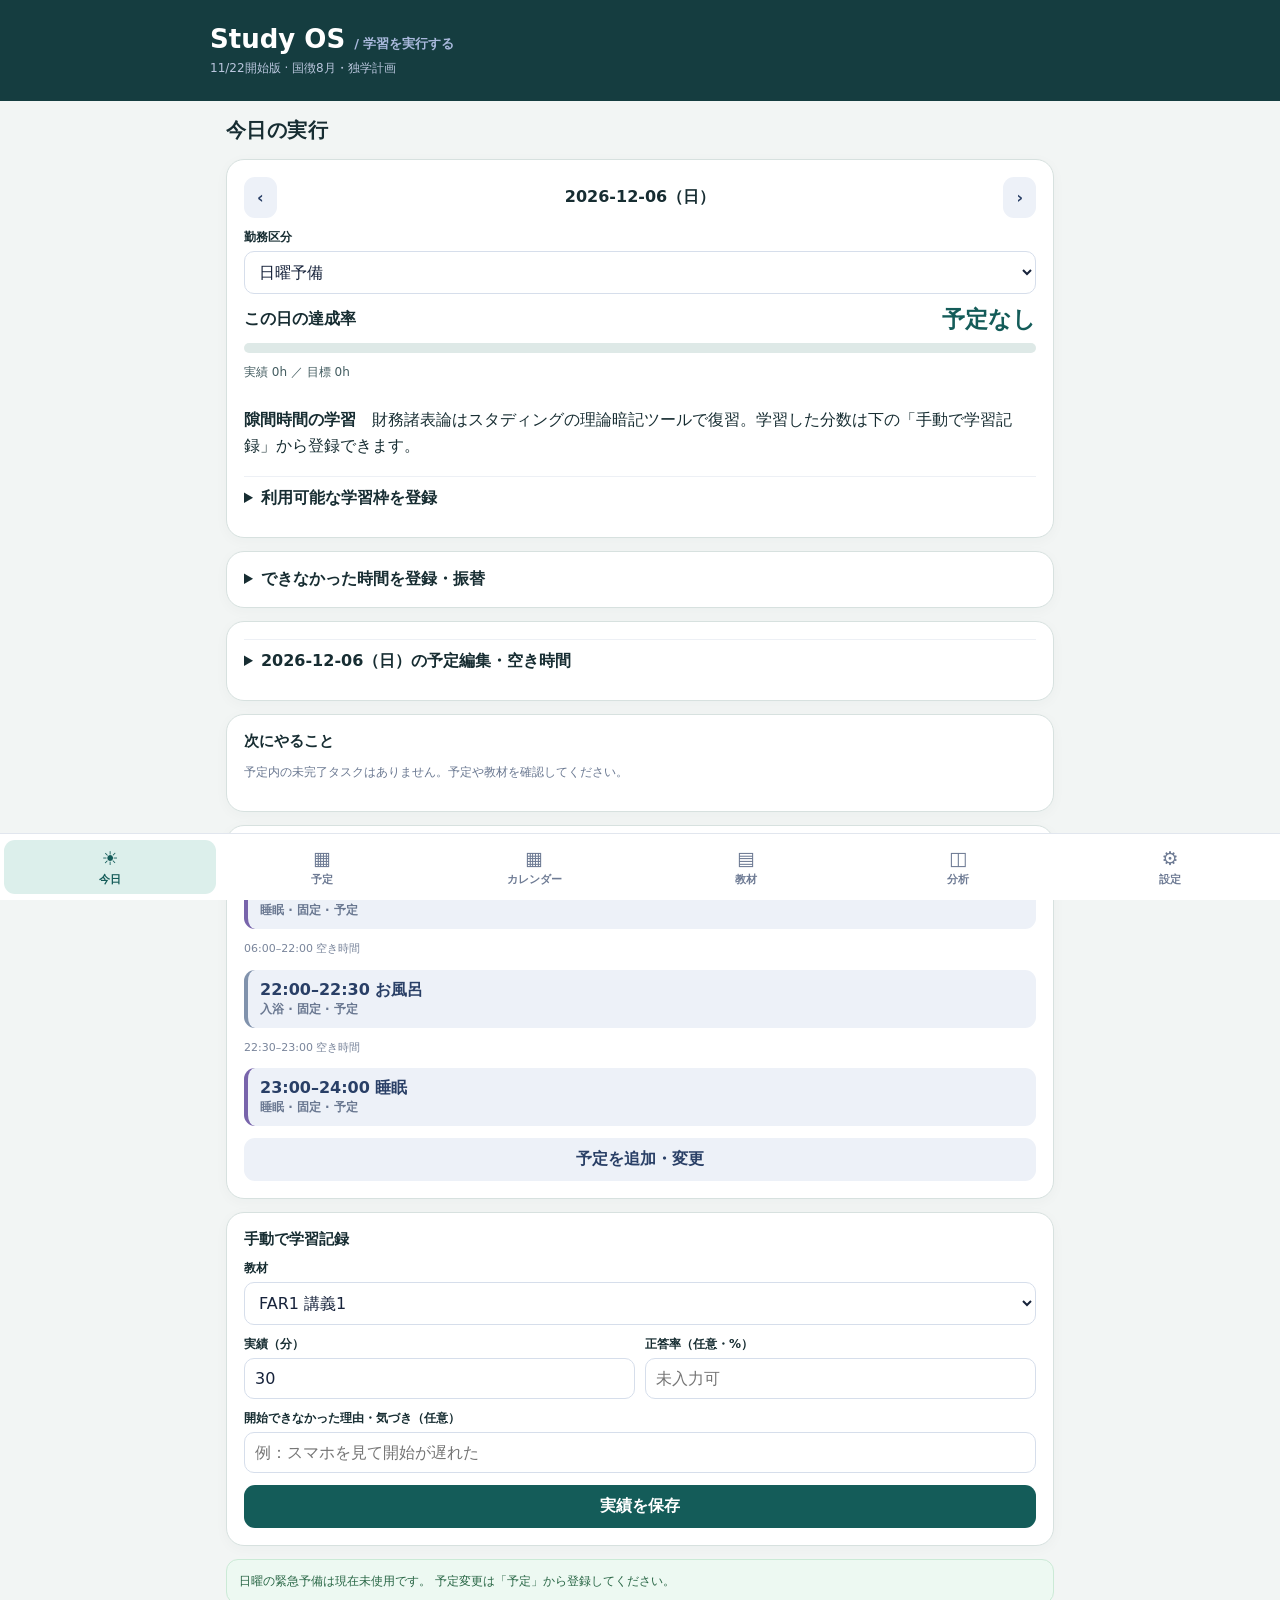
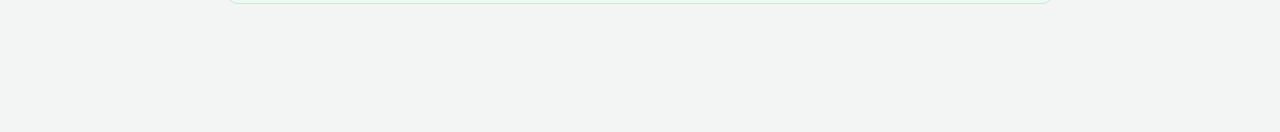
==== index.html @ cb8dbd64 "Show recorded activities in their original time slots" ====
<!doctype html><html lang="ja"><head><meta charset="utf-8"><meta name="viewport" content="width=device-width,initial-scale=1,viewport-fit=cover"><meta name="theme-color" content="#101a31"><meta name="apple-mobile-web-app-capable" content="yes"><meta name="apple-mobile-web-app-title" content="Study OS"><link rel="manifest" href="manifest.webmanifest"><link rel="apple-touch-icon" href="icon.png"><title>Study OS</title><style>
:root{font-family:-apple-system,BlinkMacSystemFont,"Hiragino Kaku Gothic ProN",system-ui,sans-serif;color:#17233b;background:#f4f6fa}*{box-sizing:border-box}body{margin:0;padding-bottom:100px}header{background:#111c33;color:#fff;padding:24px 18px 22px}header>div,main{max-width:860px;margin:auto}h1{margin:0;font-size:26px}h2{font-size:20px;margin:0 0 15px}h3{font-size:15px;margin:0 0 10px}p{line-height:1.65}small,.muted{font-size:12px;color:#6a7891}.headsub{color:#bac6dd;font-size:12px;margin:5px 0 0}main{padding:16px}.card{background:white;border:1px solid #e3e8f0;border-radius:17px;padding:17px;margin-bottom:13px;box-shadow:0 2px 8px #18233a06}.grid{display:grid;grid-template-columns:repeat(2,minmax(0,1fr));gap:10px}.metric{padding:13px;background:#f3f5fa;border-radius:12px}.metric small{display:block;margin-bottom:4px}.metric strong{font-size:23px}.row{display:flex;justify-content:space-between;align-items:center;gap:10px}.stack{display:grid;gap:10px}.tag{display:inline-block;padding:4px 8px;border-radius:30px;background:#edf1fb;color:#3750a0;font-size:11px}.success{background:#eaf8f0;color:#216b45}.warning{background:#fff4df;color:#8c5c11}.danger{background:#ffeded;color:#a33434}button,input,select,textarea{font:inherit}button{border:0;border-radius:11px;background:#243c70;color:white;padding:11px 13px;font-weight:650;cursor:pointer}button.secondary{background:#edf1f8;color:#293f66}button.danger{background:#ffeded;color:#9b2c2c}button:disabled{opacity:.45}label{display:block;font-size:12px;font-weight:700;margin:11px 0 5px}input,select,textarea{width:100%;border:1px solid #d6deeb;border-radius:10px;background:white;padding:10px;color:#17233b}input[type=checkbox]{width:auto}textarea{min-height:70px}.actions{display:flex;gap:8px;flex-wrap:wrap;margin-top:12px}.actions button{flex:1}.bar{height:10px;background:#e7ebf3;border-radius:20px;overflow:hidden}.bar i{display:block;height:100%;background:#4269d2}.line{padding:11px 0;border-bottom:1px solid #edf0f5}.line:last-child{border-bottom:0}.line b{font-size:14px}.line small{display:block;margin-top:4px}.tabs{position:fixed;bottom:0;left:0;right:0;display:flex;background:white;border-top:1px solid #e1e6ee;padding:6px 4px calc(6px + env(safe-area-inset-bottom));z-index:5}.tabs button{flex:1;background:none;color:#6e7b94;font-size:11px;padding:7px 2px}.tabs button.active{background:#eef2ff;color:#2546a0}.tabs span{display:block;font-size:19px;margin-bottom:3px}.notice{background:#fff7e8;border:1px solid #f2ddb2;color:#70531e;padding:12px;border-radius:12px;font-size:12px;line-height:1.65;margin-bottom:12px}.notice.good{background:#edf9f2;border-color:#cbead6;color:#286645}.slot{border-left:3px solid #5575d0;padding:9px 12px;margin:7px 0;background:#f5f7fc;border-radius:0 10px 10px 0}.slot.reserve{border-color:#a4adbd}.slot.emergency{border-color:#df9a3c}.slot.conflict{border-color:#c74646;background:#fff2f2}.slot.done{border-color:#2e9d67;background:#eff9f3}.slot small{display:block}.pill{white-space:nowrap}.fine{font-size:11px;color:#79859b}.hide{display:none}details{border-top:1px solid #edf0f5;padding:11px 0}summary{cursor:pointer;font-weight:650}.chiprow{display:flex;gap:7px;flex-wrap:wrap}.chip{padding:7px 10px;border-radius:9px;background:#eef2fa;color:#30466c;font-size:12px}.timer{font-size:37px;font-weight:800;letter-spacing:-1px;text-align:center;padding:15px}.footer{text-align:center;color:#8995aa;font-size:11px;padding:12px}@media(min-width:700px){.cols{display:grid;grid-template-columns:1fr 1fr;gap:13px}}
</style><link rel="stylesheet" href="./insights.css?v=agenda1"><script src="./plan.js?v=missed"></script><script src="./agenda.js?v=occupied"></script><script src="./schedule.js?v=occupied"></script><script src="./insights.js?v=accounting"></script></head><body><header><div><h1>Study OS <span style="font-size:13px;color:#a9b9dc">/ 学習を実行する</span></h1><p class="headsub">11/22開始版 · 国徴8月・独学計画</p></div></header><main id="app"></main><nav class="tabs" id="tabs"></nav><script>
'use strict';
const KEY='study-os-local-v1',MIN=60000,DAY=86400000;const $=id=>document.getElementById(id);const pad=n=>String(n).padStart(2,'0');const iso=d=>`${d.getFullYear()}-${pad(d.getMonth()+1)}-${pad(d.getDate())}`;const today=()=>iso(new Date());const shift=(d,n)=>{let a=new Date(d+'T12:00:00');a.setDate(a.getDate()+n);return iso(a)};const dow=d=>new Date(d+'T12:00:00').getDay();const weekStart=d=>shift(d,-((dow(d)+6)%7));const weekDays=d=>Array.from({length:7},(_,i)=>shift(weekStart(d),i));const mins=s=>{let [h,m]=s.split(':').map(Number);return h*60+m};const hh=n=>`${pad(Math.floor(n/60))}:${pad(n%60)}`;const fmt=n=>`${Math.floor(n/60)}h${n%60?` ${n%60}m`:''}`;const esc=s=>String(s??'').replace(/[&<>"']/g,c=>({'&':'&amp;','<':'&lt;','>':'&gt;','"':'&quot;',"'":'&#39;'}[c]));const uid=()=>`${Date.now()}-${Math.random().toString(36).slice(2,8)}`;const names=['日','月','火','水','木','金','土'];
const themes=[['国税と他の債権との調整',10],['第二次納税義務',2],['滞納処分',18],['換価・配当',3],['徴収緩和制度',5],['保全処分・国税の担保',8],['その他',3]];
const problems=[['財産調査',5],['差押え関係',16],['換価及び配当',7],['国税と他の債権との調整',17],['徴収緩和制度',4],['保全処分',3],['相続関係',2],['第二次納税義務',5],['不服審査',2]];
const topics=['Basic Concepts','Financial Statements','Present Value','Corporate Bonds','Investment','Leases','Inventory & PPE','Intangibles','Revenue Recognition','Stockholders’ Equity','Dilutive Securities & EPS','Foreign Currency & Hedging','Interperiod Tax Allocation','Accounting Changes','Cash Flows','Partnership Accounting','Consolidations 1','Consolidations 2','Equity Method','Governmental Accounting Concepts','Not-for-Profit Concepts','Not-for-Profit Applications'];
function seed(){let tasks=[];[['FAR1',9],['FAR2',12],['FAR3',4],['FARまとめ',2]].forEach(([group,n],g)=>{for(let i=1;i<=n;i++)tasks.push({id:`lecture-${g}-${i}`,subject:'FAR',kind:'lecture',name:`${group} 講義${i}`,minutes:75,status:g===0&&i<=6?'done':'todo',mastery:0,due:'',source:'TAC Ver.8／講義1回150分・2倍速想定'})});topics.forEach((name,i)=>{tasks.push({id:`mcq-${i}`,subject:'FAR',kind:'mcq',name:`MCQ｜${name}`,minutes:120,status:i<3?'review':'todo',mastery:0,due:'',source:'TAC問題集・問題数未登録'});tasks.push({id:`tbs-${i}`,subject:'FAR',kind:'tbs',name:`TBS｜${name}`,minutes:70,status:'todo',mastery:0,due:'',source:'演習範囲は要確認'})});themes.forEach(([name,n],i)=>{for(let j=1;j<=n;j++)tasks.push({id:`tax-theory-${i}-${j}`,subject:'国徴',kind:'theory',name:`${name}｜理論${j}（仮ラベル）`,minutes:35,status:'todo',mastery:0,due:'',source:'TAC理論マスター2025・正式名称未入力'})});problems.forEach(([name,n],i)=>{for(let j=1;j<=n;j++)tasks.push({id:`tax-problem-${i}-${j}`,subject:'国徴',kind:'problem',name:`${name}｜問題${j}（仮ラベル）`,minutes:55,status:'todo',mastery:0,due:'',source:'TAC総合問題・過去問題集2025・問題番号未確認'})});for(let i=70;i<=74;i++)tasks.push({id:`tax-past-${i}`,subject:'国徴',kind:'past',name:`過去問 第${i}回`,minutes:120,status:'todo',mastery:0,due:'',source:'2020〜2024年'});return {version:3,created:today(),settings:{farExam:'2027-04-25',taxExam:'',farNeed:386,officeDays:[1,2,3],remoteDays:[4,5],sundayProtected:false},days:{},events:[],tasks,logs:[],reviews:[],timer:null,lastBackup:null}};
let state;try{state=JSON.parse(localStorage.getItem(KEY));if(!state||!Array.isArray(state.tasks))throw 0;state.version=3;state.events??=[];state.logs??=[];state.days??={};state.reviews??=[];state.settings??=seed().settings;state.settings.officeDays??=[1,2,3];state.settings.remoteDays??=[4,5];state.settings.farNeed??=386;state.settings.sundayProtected??=false;state.timer??=null}catch(e){state=seed()};migratePlan(state);let tab='today',selected=today(),filter='all',taskQuery='';function save(){weekCache.clear();try{localStorage.setItem(KEY,JSON.stringify(state));return true}catch(e){alert('端末への保存に失敗しました。容量・プライベートブラウズを確認してください。');return false}}function mutate(fn){fn();save();render()};
function typeOf(d){if(state.days[d]?.type)return state.days[d].type;if(d===PLAN_START)return 'start';if(dow(d)===0)return 'sunday';if(dow(d)===6)return 'saturday';return state.settings.remoteDays.includes(dow(d))?'remote':'office'}
function templateBlocks(d){if(d<PLAN_START)return [];let type=typeOf(d);if(taxOnlyDay(d))return d>=accountingStart?[]:taxBlocks(d,type);if(type==='start')return FIRST_DAY;if(type==='sunday')return [];if(type==='off')return [];if(type==='office')return [['06:00','07:00','FAR','required'],['20:00','21:00','FAR','required']];if(type==='remote')return [['06:30','08:30','FAR','required'],['19:45','21:15','FAR','required'],['21:15','21:45','国徴','required'],['21:45','22:15','予備','buffer']];if(['saturday','holiday','sundayStudy'].includes(type))return [['07:30','09:30','FAR','required'],['09:45','11:45','FAR','required'],['12:45','14:45','FAR','required'],['15:00','17:00','FAR','required'],['17:15','18:15','国徴','required'],['18:30','20:30','予備','buffer']];return []}
function overlap(a,b,c,d){return Math.max(0,Math.min(b,d)-Math.max(a,c))}function blockedIntervals(d){return fixedParts(d)}function freeParts(d,start,end,extra=[]){let parts=[[start,end]];for(let [a,b] of blockedIntervals(d).concat(extra)){parts=parts.flatMap(([x,y])=>b<=x||a>=y?[[x,y]]:[[x,Math.max(x,Math.min(y,a))],[Math.min(y,Math.max(x,b)),y]].filter(([p,q])=>q>p))}return parts}
function capacity(d){let b=blocks(d),required=0,buffer=0,freeRequired=0,freeBuffer=0,slots=[];for(let [s,e,subject,kind] of b){let a=mins(s),z=mins(e),len=z-a,parts=usableStudyParts(d,s,e,subject,kind),free=parts.reduce((n,[x,y])=>n+y-x,0);if(kind==='required'){required+=len;freeRequired+=free}else{buffer+=len;freeBuffer+=free}slots.push({start:s,end:e,subject,kind,free,minutes:len,parts})}return {required,buffer,freeRequired,freeBuffer,slots}}
function computeWeek(d,carry){let dates=weekDays(d),cap=dates.map(x=>({date:x,...capacity(x)})),sun=dates[6],sunBusy=state.settings.sundayProtected,sunParts=sunBusy?[]:freeParts(sun,480,660,blocks(sun).map(([s,e])=>[mins(s),mins(e)])),recovery=weeklyRecovery(cap,sun,sunParts,carry),logged=state.logs.filter(l=>dates.includes(l.date)),actual=logged.reduce((s,l)=>s+l.minutes,0),far=logged.filter(l=>l.subject==='FAR').reduce((s,l)=>s+l.minutes,0),tax=logged.filter(l=>l.subject==='国徴').reduce((s,l)=>s+l.minutes,0);return {dates,cap,...recovery,actual,far,tax,required:cap.reduce((s,x)=>s+x.required,0),regular:Math.min(180,cap.slice(0,6).reduce((s,x)=>s+x.freeBuffer,0))}}
function unfinished(subject){return state.tasks.filter(t=>t.subject===subject&&t.status!=='done').sort((a,b)=>{let score=x=>(x.status==='review'?-100:0)+(x.due&&x.due<=today()?-100:0)+(x.kind==='lecture'?-20:0);return score(a)-score(b)})}
function taskScore(t){return t.status==='review'?-3:t.status==='done'?1:0}function examDays(date){return Math.max(0,Math.ceil((new Date(date+'T12:00:00')-new Date(today()+'T12:00:00'))/DAY))}function projection(){let days=examDays(state.settings.farExam),weeks=days/7,remaining=state.tasks.filter(t=>t.subject==='FAR'&&t.status!=='done').reduce((s,t)=>s+t.minutes,0)/60,estimate=Number(state.settings.farNeed)||386,available=Math.max(0,weeks*21-(weekly(selected).remaining.FAR||0)/60),logs=state.logs.filter(l=>l.subject==='FAR'),actual=logs.reduce((s,l)=>s+l.minutes,0)/60;return {days,weeks,remaining,estimate,available,actual,delta:available-estimate}}
function status(t){return t.status==='done'?'完了':t.status==='review'?'復習待ち':'未着手'}function nav(){let tabs=[['today','☀','今日'],['week','▦','予定'],['calendar','▦','カレンダー'],['tasks','▤','教材'],['review','◫','分析'],['settings','⚙','設定']];$('tabs').innerHTML=tabs.map(([id,icon,name])=>`<button class="${tab===id?'active':''}" onclick="${id==='today'?'selected=today();':''}go('${id}')"><span>${icon}</span>${name}</button>`).join('')}function go(id){if(id==='today')selected=today();tab=id;render();scrollTo(0,0)}function render(){nav();$('app').innerHTML=({today:todayView,day:todayView,week:weekView,calendar:calendarView,tasks:tasksView,review:reviewView,settings:settingsView}[tab])()}
function todayView(){let c=capacity(selected),slots=planSlots(selected).filter(s=>s.date===selected),logs=state.logs.filter(l=>l.date===selected),actual=logs.reduce((s,l)=>s+l.minutes,0),w=weekly(selected),next=slots.find(s=>s.id&&(s.repeat||state.tasks.find(t=>t.id===s.id)?.status!=='done')&&!logs.some(l=>l.planStart===s.start&&l.taskId===s.id)),timer=state.timer,seconds=timer?Math.max(0,Math.floor((Date.now()-timer.started)/1000)):0;return `<h2>${selected===today()?'今日の実行':selected.slice(5)+' の学習'}</h2><div class="card"><div class="row"><button class="secondary" onclick="selected='${shift(selected,-1)}';go('day')">‹</button><b>${selected}（${names[dow(selected)]}）</b><button class="secondary" onclick="selected='${shift(selected,1)}';go('day')">›</button></div><label>勤務区分</label><select onchange="changeDayType(this.value)">${[...(selected===PLAN_START?[['start','学習開始日']]:[]),['office','出社'],['remote','リモート'],['saturday','土曜学習'],['holiday','祝日'],['off','学習なし'],['sunday','日曜予備'],['sundayStudy','日曜学習'],['other','その他']].map(([v,l])=>`<option value="${v}" ${typeOf(selected)===v?'selected':''}>${l}</option>`).join('')}</select>${dayProgress(slots,actual)}${selected>=accountingStart?'<p><b>隙間時間の学習</b>　財務諸表論はスタディングの理論暗記ツールで復習。学習した分数は下の「手動で学習記録」から登録できます。</p>':''}${movementPanel(selected)}</div>${missedPanel(selected)}${dayEditor(selected)}<div class="card"><h3>次にやること</h3>${next?`<b>${esc(next.title)}</b><p class="muted">${next.start}〜${next.end}｜${next.subject}｜${next.kind==='emergency'?'日曜緊急予備':next.kind==='buffer'?'通常予備':next.kind==='available'?'空き時間へ振替':'必須'}</p><div class="actions"><button onclick="startTimer('${next.id}','${next.subject}','${next.start}')">▶ この教材を開始</button><button class="secondary" onclick="go('tasks')">教材一覧</button></div>`:'<p class="muted">予定内の未完了タスクはありません。予定や教材を確認してください。</p>'}${timer?`<div class="timer" id="timerFace">${fmt(Math.floor(seconds/60))}</div><p class="muted" style="text-align:center">計測中：${esc(timer.title||state.tasks.find(t=>t.id===timer.taskId)?.name||'学習')}</p><div class="actions"><button onclick="stopTimer()">■ 終了して記録</button><button class="secondary" onclick="cancelTimer()">計測取消</button></div>`:''}</div><div class="card"><h3>${selected===today()?'Today’s Schedule':'この日の時間割'}</h3>${timetable(selected,slots)}<div class="actions"><button class="secondary" onclick="go('week')">予定を追加・変更</button></div></div><div class="card"><h3>手動で学習記録</h3><label>教材</label><select id="logTask">${manualTasks(slots).map(t=>`<option value="${t.value||t.id}">${esc(t.name)}</option>`).join('')}</select><div class="grid"><div><label>実績（分）</label><input id="logMinutes" type="number" min="1" value="30"></div><div><label>正答率（任意・%）</label><input id="logAccuracy" type="number" min="0" max="100" placeholder="未入力可"></div></div><label>開始できなかった理由・気づき（任意）</label><input id="logReason" placeholder="例：スマホを見て開始が遅れた"><div class="actions"><button onclick="addLog()">実績を保存</button></div></div><div class="notice ${w.sunUsed?'':'good'}">${w.sunUsed?`今週は日曜08:00〜11:00の空き時間のうち${fmt(w.sunUsed)}を緊急予備として使用予定です。`:'日曜の緊急予備は現在未使用です。'} 予定変更は「予定」から登録してください。</div>`}
function startTimer(id,subject,planStart){if(state.timer&&!confirm('現在の計測を破棄して開始しますか？'))return;mutate(()=>state.timer={taskId:id,subject,planStart,title:planSlots(selected).find(s=>s.date===selected&&s.start===planStart)?.title,started:Date.now()})}function cancelTimer(){if(confirm('計測を取り消しますか？'))mutate(()=>state.timer=null)}function stopTimer(){let t=state.timer;if(!t)return;let n=Math.max(1,Math.round((Date.now()-t.started)/MIN));mutate(()=>{state.logs.push({id:uid(),date:today(),taskId:t.taskId,planStart:t.planStart,title:t.title,subject:t.subject,minutes:n,accuracy:null,reason:'',created:Date.now()});state.timer=null})}function addLog(){let t=manualTasks(planSlots(selected).filter(s=>s.date===selected)).find(x=>(x.value||x.id)===$('logTask').value),n=+$('logMinutes').value,raw=$('logAccuracy').value,accuracy=raw===''?null:+raw;if(!t||!Number.isFinite(n)||n<=0||n>1000||accuracy!==null&&(accuracy<0||accuracy>100))return alert('学習時間と正答率を確認してください');mutate(()=>{state.logs.push({id:uid(),date:selected,taskId:t.id,title:t.title||t.name,planStart:t.planStart,subject:t.subject,minutes:n,accuracy,reason:$('logReason').value.trim(),created:Date.now()});const item=state.tasks.find(x=>x.id===t.id);if(item&&accuracy!==null){item.mastery=accuracy;if(accuracy<80){item.status='review';item.due=shift(selected,accuracy<60?1:3)}else{item.status='done';item.due=''}}})}


const STRUCTURED_COPY_LIMIT = 2000;
function structuredDates(mode, date) {
  if (mode === 'day') return [date];
  if (mode === 'week') return weekDays(date).filter(day => day >= today());
  const month = date.slice(0, 7);
  const dates = [];
  for (let day = month + '-01'; day.startsWith(month); day = shift(day, 1)) {
    if (day >= today()) dates.push(day);
  }
  return dates;
}
function structuredMessages(dates, slots) {
  const parts=[];
  for(const date of dates){
    const fixed=dayItems(date).filter(e=>!studyCategory(e.category));
    const rows=[...fixed,...slots.filter(s=>s.date===date).map(s=>({...s,name:(dayItems(date).find(e=>e.custom&&e.category===s.subject&&e.start<=s.start&&e.end>=s.end)?.name||s.subject)+' '+s.title}))].sort((a,b)=>a.start.localeCompare(b.start));
    let entry=date+'（日本時間）この日だけ既存予定をすべて削除してから、以下を登録。他の日は変更しない。';
    for(const row of rows){
      const line=row.start+'〜'+row.end+' '+row.name.replace(/\s+/g,' ').slice(0,1850);
      if(entry.length+line.length+1>STRUCTURED_COPY_LIMIT){parts.push({entry,label:date});entry=date+'（続き）この日だけ以下を追加。既存予定の削除は禁止。';}
      entry+='\n'+line;
    }
    parts.push({entry,label:date});
  }
  return parts;
}
function structuredExport(dates, slots) {
  const date = selected >= today() ? selected : today();
  return `<details class="card"><summary>Structured AIに渡す</summary>
    <label for="structuredMode">出力単位</label>
    <select id="structuredMode" onchange="refreshStructuredRange()"><option value="day">1日</option><option value="week">1週間</option><option value="month">1ヶ月</option></select>
    <label for="structuredDate">対象日（週・月はこの日を含む期間）</label>
    <input id="structuredDate" type="date" min="${today()}" value="${date}" onchange="refreshStructuredRange()">
    <p class="fine">対象日の予定をすべて入れ替えます。Structuredだけにある予定も削除対象です。分割された場合は番号順に各パートを1回ずつ貼り付けてください。</p>
    <div id="structuredOutput">${structuredOutput([date], dates.includes(date) ? slots : planSlots(date))}</div></details>`;
}
function refreshStructuredRange() {
  const date = $('structuredDate').value;
  const output = $('structuredOutput');
  if (!date || date < today()) {
    output.textContent = '今日以降の日付を選んでください。';
    return;
  }
  const dates = structuredDates($('structuredMode').value, date);
  const weeks = [...new Set(dates.map(weekStart))];
  output.innerHTML = structuredOutput(dates, weeks.flatMap(week => planSlots(week)));
}
function structuredOutput(dates, slots) {
  const messages = structuredMessages(dates, slots);
  return `<label for="structuredPart">コピーする範囲</label>
    <select id="structuredPart" onchange="showStructuredPart()">
      ${messages.map(({entry,label}) => `<option value="${esc(entry).replaceAll('\n','&#10;')}">${esc(label)}（${entry.length}文字）</option>`).join('')}
    </select>
    <label for="structuredText">Structured AI用のテキスト</label>
    <textarea id="structuredText" rows="4" readonly>${esc(messages[0].entry)}</textarea>
    <div class="actions"><button type="button" onclick="copyStructuredPlan()">コピー</button></div>
    <p id="structuredCopyStatus" class="fine" role="status"></p>
  `;
}
function showStructuredPart() {
  $('structuredText').value = $('structuredPart').value;
  $('structuredCopyStatus').textContent = '';
}
async function copyStructuredPlan() {
  const field = $('structuredText');
  const status = $('structuredCopyStatus');
  try {
    await navigator.clipboard.writeText(field.value);
    status.textContent = 'コピーしました。Structured AIに貼り付けてください。';
  } catch {
    field.focus();
    field.select();
    status.textContent = 'テキスト欄から手動でコピーしてください。';
  }
}
function weekView(){let w=weekly(selected),slots=planSlots(selected),p=projection();return `<h2>週間スケジュール</h2>${roadmap()}${structuredExport(w.dates,slots)}<div class="card"><div class="row"><button class="secondary" onclick="selected='${shift(selected,-7)}';render()">‹ 前週</button><b>${w.dates[0]}〜${w.dates[6]}</b><button class="secondary" onclick="selected='${shift(selected,7)}';render()">次週 ›</button></div><div class="grid" style="margin-top:13px"><div class="metric"><small>週間の必須目標</small><strong>${fmt(Object.values(planTargets(selected)).reduce((a,b)=>a+b,0))}</strong></div><div class="metric"><small>通常予備の残量</small><strong>${fmt(Math.max(0,w.regular-w.bufferUsed))}</strong></div><div class="metric"><small>予定による必須枠減少</small><strong>${fmt(w.lost)}</strong></div><div class="metric"><small>登録した空き時間で回収</small><strong>${fmt(w.availableUsed)}</strong></div><div class="metric"><small>通常予備で回収</small><strong>${fmt(w.bufferUsed)}</strong></div><div class="metric"><small>日曜緊急予備の発動</small><strong>${fmt(w.sunUsed)}</strong></div><div class="metric"><small>週間の空き時間（予約枠を除く）</small><strong>${fmt(w.dates.reduce((n,d)=>n+freeDay(d).reduce((v,[a,b])=>v+b-a,0),0)-w.availableUsed-w.sunUsed+(w.sundayBookkeeping?20:0))}</strong></div><div class="metric"><small>なお不足</small><strong>${fmt(w.uncovered)}</strong></div></div><div class="notice ${w.uncovered?'':'good'}" style="margin-top:12px">${w.uncovered?`今週は${fmt(w.uncovered)}不足します。翌週への繰越しと受験日までの影響を確認してください。`:`日曜日の使用：${w.sunUsed?`08:00〜11:00の空き時間に${fmt(w.sunUsed)}`:'なし'}`}。予定登録時に再計算します。</div><div class="actions"><button class="secondary" onclick="mutate(()=>state.settings.sundayProtected=!state.settings.sundayProtected)">${state.settings.sundayProtected?'日曜午前の保護を解除':'日曜午前を予定ありとして保護'}</button></div></div><div class="card"><h3>予定を登録</h3><button onclick="editItem(selected)">予定を追加・移動</button></div><div class="card"><h3>曜日ごとの予定</h3>${w.dates.map(d=>{let c=capacity(d),ev=state.events.filter(e=>e.date===d),ds=slots.filter(s=>s.date===d);return `<details ${d===selected?'open':''}><summary>${d.slice(5)}（${names[dow(d)]}）｜${dayLabels[typeOf(d)]}｜必須${fmt(c.freeRequired)}｜実績${fmt(state.logs.filter(l=>l.date===d).reduce((s,l)=>s+l.minutes,0))}</summary><div class="actions"><button class="secondary" onclick="selected='${d}';go('day')">この日の予定を編集</button></div>${timetable(d,ds)}</details>`}).join('')}</div><div class="card"><h3>受験日までの逆算（FAR）</h3><div class="grid"><div class="metric"><small>残り日数</small><strong>${p.days}日</strong></div><div class="metric"><small>21h/週の理論容量</small><strong>${Math.round(p.available)}h</strong></div><div class="metric"><small>必要時間の仮見積もり</small><strong>${p.estimate}h</strong></div><div class="metric"><small>差額（仮）</small><strong>${p.delta>=0?'+':''}${Math.round(p.delta)}h</strong></div></div><p class="fine">必要時間は実測値ではありません。週の計画が実行されることを保証せず、合格確率も表しません。</p></div>`}
function tasksView(){let all=state.tasks.filter(t=>t.subject!=='国徴'&&(filter==='all'||t.subject===filter)&&(!taskQuery||t.name.toLowerCase().includes(taskQuery.toLowerCase()))),done=state.tasks.filter(t=>t.status==='done');return `<h2>教材と習熟度</h2><div class="card"><div class="grid"><div class="metric"><small>FAR講義</small><strong>${done.filter(t=>t.kind==='lecture').length}/27</strong></div><div class="metric"><small>復習待ち</small><strong>${state.tasks.filter(t=>t.status==='review').length}件</strong></div></div><p class="fine">初期値：講義1〜6視聴済、MCQ第1〜3章は1周済（習熟度未判定）。</p><label>科目</label><select onchange="filter=this.value;render()"><option value="all" ${filter==='all'?'selected':''}>すべて</option><option value="FAR" ${filter==='FAR'?'selected':''}>FAR</option><option>簿記論</option><option>財務諸表論</option></select><label>教材を検索</label><input id="searchTasks" value="${esc(taskQuery)}" placeholder="例：社債、簿記論" onchange="taskQuery=this.value;render()"></div><div class="card"><h3>教材タスクを追加</h3><div class="grid"><div><label>科目</label><select id="taskSubject"><option>FAR</option><option>簿記論</option><option>財務諸表論</option></select></div><div><label>種別</label><select id="taskKind"><option value="mcq">MCQ</option><option value="tbs">TBS</option><option value="theory">理論</option><option value="problem">問題</option><option value="review">復習</option><option value="lecture">講義</option></select></div></div><label>教材・問題番号</label><input id="taskName" placeholder="例：FAR2 Chapter4 MCQ 1〜20"><label>見積もり（分）</label><input id="taskMins" type="number" min="5" value="45"><div class="actions"><button onclick="addTask()">追加</button></div></div><div class="card"><h3>教材一覧（${all.length}件）</h3>${all.map(t=>`<details><summary>${esc(t.name)} <span class="tag ${t.status==='done'?'success':t.status==='review'?'warning':''}">${status(t)}</span></summary><p class="fine">${esc(t.source||'手動')}｜${t.minutes}分｜習熟度${t.mastery||0}%${t.due?'｜復習日'+t.due:''}</p><label>教材名・番号</label><input id="name-${t.id}" value="${esc(t.name)}"><label>推定時間（分）</label><input type="number" id="mins-${t.id}" min="1" value="${t.minutes}"><div class="actions"><button class="secondary" onclick="editTask('${t.id}')">編集を保存</button><button onclick="setStatus('${t.id}','done')">完了</button><button class="secondary" onclick="setStatus('${t.id}','review')">復習待ち</button><button class="secondary" onclick="setStatus('${t.id}','todo')">未着手</button></div></details>`).join('')}</div>`}
function addTask(){let name=$('taskName').value.trim(),minutes=+$('taskMins').value;if(!name||!Number.isFinite(minutes)||minutes<=0)return alert('教材名と所要時間を入力してください');mutate(()=>state.tasks.push({id:uid(),subject:$('taskSubject').value,kind:$('taskKind').value,name,minutes,status:'todo',mastery:0,due:'',source:'手動登録'}))}function editTask(id){let name=$('name-'+id).value.trim(),minutes=+$('mins-'+id).value;if(!name||minutes<=0)return alert('入力を確認してください');mutate(()=>{let t=state.tasks.find(t=>t.id===id);t.name=name;t.minutes=minutes})}function setStatus(id,status){mutate(()=>{let t=state.tasks.find(t=>t.id===id);t.status=status;if(status==='review')t.due=shift(today(),3);else t.due=''})}
function reviewView(){let w=weekly(selected),ls=state.logs.filter(l=>w.dates.includes(l.date)),bySubject=s=>ls.filter(l=>l.subject===s).reduce((a,l)=>a+l.minutes,0),reasons=ls.filter(l=>l.reason);return `${exerciseReview(selected)}<h2>週次レビュー</h2><div class="card"><div class="row"><button class="secondary" onclick="selected='${shift(selected,-7)}';render()">‹</button><b>${w.dates[0]}〜${w.dates[6]}</b><button class="secondary" onclick="selected='${shift(selected,7)}';render()">›</button></div>${weeklyCharts(w,ls)}<h3>未達の原因・気づき</h3>${reasons.length?reasons.map(l=>`<p class="muted">${l.date}：${esc(l.reason)}</p>`).join(''):'<p class="muted">記録なし。学習記録時に理由を入力できます。</p>'}<div class="actions"><button onclick="copyReport()">ChatGPT分析用をコピー</button><button class="secondary" onclick="downloadReport()">JSON出力</button></div></div>${reviewArchive()}<div class="card"><h3>学習ログ</h3>${ls.slice().reverse().map(l=>`<div class="line"><div class="row"><div><b>${esc(l.title||state.tasks.find(t=>t.id===l.taskId)?.name||'教材')}</b><small>${l.date}｜${l.subject}｜${l.minutes}分${l.accuracy!==null&&l.accuracy!==undefined?'｜正答率'+l.accuracy+'%':''}</small></div><button class="danger" onclick="deleteLog('${l.id}')">削除</button></div></div>`).join('')||'<p class="muted">まだ記録がありません。</p>'}</div>`}
function report(){let w=weekly(selected);return {schema:'study-os-weekly-v4',exercise:exerciseStats(w.dates),missedTimes:(state.missedTimes||[]).filter(r=>w.dates.includes(r.date)),changes:Object.values(state.agendaEdits||{}).filter(e=>w.dates.includes(e.origin)||w.dates.includes(e.date)),week:w.dates[0],targets:{FAR:planTargets(selected).FAR/60,tax:planTargets(selected).国徴/60,regularBuffer:3,sundayEmergency:3},capacity:{required:w.required,buffer:w.regular,blocked:w.lost,sundayUsed:w.sunUsed,uncovered:w.uncovered},days:w.dates.map(date=>({date,type:typeOf(date),capacity:capacity(date),events:dayItems(date)})),logs:state.logs.filter(l=>w.dates.includes(l.date)),tasks:state.tasks.map(t=>({id:t.id,name:t.name,subject:t.subject,status:t.status,mastery:t.mastery,due:t.due})),projection:projection(),instruction:'事実と推測を分け、勉強開始の障壁・教材進捗・正答率・睡眠を評価。改善案は最大2つ。合格保証をしない。'}}function copyReport(){let s='Study OSの週次データを分析し、日本語で、JSONオブジェクトのみを返してください。summary（実績の要約）、cause（根拠を示した原因の仮説）、action（具体策を最大2つ）、measure（翌週の検証指標）の値はすべて文字列にしてください。不足データは明記してください。\n'+JSON.stringify(report(),null,2);if(navigator.clipboard?.writeText)navigator.clipboard.writeText(s).then(()=>alert('コピーしました')).catch(()=>prompt('こちらをコピー',s));else prompt('こちらをコピー',s)}function downloadReport(){download('study-os-week-'+weekStart(selected)+'.json',JSON.stringify(report(),null,2))}function deleteLog(id){if(confirm('記録を削除しますか？'))mutate(()=>state.logs=state.logs.filter(l=>l.id!==id))}
function settingsView(){return `<h2>設定・バックアップ</h2><div class="card"><h3>学習計画（11/22開始版）</h3><button class="secondary" onclick="refreshApp()">最新版を読み込む</button><div class="grid"><div class="metric"><small>FAR</small><strong>受験前21h/週</strong></div><div class="metric"><small>簿記論 / 財務諸表論</small><strong>月〜土2問・日曜は予備使用時 / 隙間時間</strong></div><div class="metric"><small>通常予備</small><strong>3h/週</strong></div><div class="metric"><small>日曜緊急予備</small><strong>08–11時</strong></div></div><p class="muted">出社3日・リモート2日・土曜重点。日曜は予定変更で不足が発生したときだけ使用。</p><label>出社の曜日（3日選択推奨）</label><div class="chiprow">${[1,2,3,4,5].map(n=>`<label class="chip"><input type="checkbox" ${state.settings.officeDays.includes(n)?'checked':''} onchange="setOffice(${n},this.checked)"> ${names[n]}</label>`).join('')}</div><p class="fine">出社以外の平日はリモートになります。週ごとの例外はカレンダーの日付を選んで変更できます。</p><div class="grid"><div><label>FAR受験日（仮）</label><input id="farExam" type="date" value="${state.settings.farExam}"></div></div><label>FAR残タスク必要時間（仮見積もり）</label><input id="farNeed" type="number" min="1" max="2000" value="${state.settings.farNeed}"><div class="actions"><button onclick="saveSettings()">設定を保存</button></div><p class="fine">必要時間386hは教材の実測値ではありません。演習速度が分かったら更新してください。</p></div><div class="card"><h3>バックアップと復元</h3><div class="notice">このアプリの記録はiPhone内のブラウザ領域に保存されます。Safariデータの削除・端末故障・ホーム画面版の保存領域変更などで消える可能性があります。毎週バックアップを推奨します。</div><p class="muted">前回のバックアップ：${state.lastBackup||'未実施'}</p><div class="actions"><button onclick="backup()">全データをJSON保存</button><button class="secondary" onclick="$('restoreFile').click()">JSONから復元</button></div><input class="hide" type="file" id="restoreFile" accept=".json,application/json" onchange="restore(this)"></div><div class="card"><h3>データ移行について</h3><p class="muted">旧Study OS v1.2と同じ保存キーを使用します。既存の学習記録・教材状態を保持するための互換処理があります。ただし旧版の保存形式と画面は異なるため、更新前に旧版でバックアップしてください。</p><div class="actions"><button class="danger" onclick="resetAll()">全データを初期化</button></div></div><div class="card"><h3>運用上の制限</h3><p class="muted">時刻別の予定重複を考慮した学習ブロック再配置は実装しています。ただし同一教材の学習時間推定は暫定値で、タスク間の依存関係、問題数に基づく精密な最適化、通知、iOSウィジェット、学習成果の客観的合格確率予測は未対応です。</p></div>`}
function setOffice(n,on){mutate(()=>{let a=new Set(state.settings.officeDays);on?a.add(n):a.delete(n);state.settings.officeDays=[...a];state.settings.remoteDays=[1,2,3,4,5].filter(i=>!a.has(i))})}function saveSettings(){let n=+$('farNeed').value;if(!$('farExam').value)return alert('FARの仮受験日を入力してください');if(!Number.isFinite(n)||n<=0)return alert('必要時間を確認してください');mutate(()=>{state.settings.farExam=$('farExam').value;state.settings.farNeed=n})}function download(name,data){let a=document.createElement('a'),url=URL.createObjectURL(new Blob([data],{type:'application/json'}));a.href=url;a.download=name;a.click();setTimeout(()=>URL.revokeObjectURL(url),10000)}function backup(){state.lastBackup=today();save();download('study-os-backup-'+today()+'.json',JSON.stringify(state,null,2));render()}async function restore(input){let f=input.files[0];if(!f)return;try{let data=JSON.parse(await f.text());if(!Array.isArray(data.tasks)||!Array.isArray(data.logs)||!data.settings||!data.days)throw Error('Study OS形式ではありません');if(!confirm('現在のデータを上書きします。続けますか？'))return;state=migratePlan(data);state.events??=[];state.reviews??=[];state.settings.officeDays??=[1,2,3];state.settings.remoteDays??=[4,5];state.settings.farNeed??=386;state.settings.sundayProtected??=false;save();render();alert('復元しました')}catch(e){alert('復元できません：'+e.message)}}function resetAll(){if(confirm('データを初期化しますか？バックアップを先に作成してください。')&&confirm('本当に初期化しますか？')){state=seed();save();render()}}
const weekCache=new Map();render();setInterval(()=>{if(state.timer&&$('timerFace'))$('timerFace').textContent=fmt(Math.max(1,Math.floor((Date.now()-state.timer.started)/MIN)))},15000);if('serviceWorker'in navigator&&location.protocol.startsWith('http'))navigator.serviceWorker.register('./sw.js',{updateViaCache:'none'}).then(reg=>{document.addEventListener('visibilitychange',()=>{if(document.visibilityState==='visible')reg.update().catch(()=>{});});navigator.serviceWorker.addEventListener('controllerchange',()=>{if(document.getElementById('updateReady'))return;const button=document.createElement('button');button.id='updateReady';button.textContent='更新版を開く';button.onclick=refreshApp;document.querySelector('header').append(button);});}).catch(()=>{});
</script></body></html>
---- insights.css ----
:root{--accent:#145c59}
body{background:#f2f5f4;color:#172d32}
header{background:#153d40;color:white}
.card{border-radius:18px;border:1px solid #d7e1df;box-shadow:0 3px 14px #1a393808}
h2{letter-spacing:.02em}
button:not(.secondary):not(.danger):not(.cal-day):not(nav button){background:var(--accent);color:white}
button:focus-visible{outline:3px solid #d38b34;outline-offset:2px}
.tabs button.active{color:#145c59;background:#dcefeb}
.progress-row{padding:10px 0}
.progress-row strong{font-size:1.45rem;color:var(--accent)}
.progress-row small,.month-grid>small{color:#445d61}
progress{display:block;width:100%;height:10px;margin:8px 0;border:0;border-radius:8px;overflow:hidden;background:#dee9e7}
progress::-webkit-progress-bar{background:#dee9e7}progress::-webkit-progress-value{background:#21817a;border-radius:8px}progress::-moz-progress-bar{background:#21817a}
.month-grid,.chart{display:grid;grid-template-columns:repeat(7,minmax(0,1fr));gap:3px;text-align:center;margin:14px 0}
.month-grid>small{padding:5px 0}
.month-grid .cal-day{padding:5px 0;min-width:0;min-height:46px;border-radius:8px;background:#f4f6f5;color:#294248}
.cal-day small,.cal-day b{display:block}.cal-day small{font-size:10px}
.month-grid .recorded{background:#d9eee8}.month-grid [aria-pressed=true]{box-shadow:inset 0 0 0 2px #145c59}
.chart small,.chart b{font-size:12px}.column{height:88px;background:#f0f5f3;display:flex;align-items:flex-end;margin:5px auto;width:62%;border-bottom:1px solid #809b97}.column i{display:block;width:100%;background:#31847b;border-radius:5px 5px 0 0}
.analysis-field{border-top:1px solid #dbe5e1;padding-top:12px;margin-top:12px}.analysis-field p,.analysis-text{white-space:pre-wrap;overflow-wrap:anywhere}
input,select,textarea{font-size:16px}nav.tabs{grid-template-columns:repeat(6,minmax(0,1fr))}.tabs button{min-width:0;padding-inline:1px}
.agenda-row{display:block;width:100%;margin:5px 0;padding:10px 12px;text-align:left;background:#f1f4fa;color:#243652;border-left:4px solid #8092ac;overflow-wrap:anywhere}.agenda-row small{display:block}.agenda-row[data-category="筋トレ"]{border-color:#bc7138}.agenda-row[data-category="有酸素運動"]{border-color:#389780}.agenda-row[data-category="睡眠"]{border-color:#7864ab}.agenda-row[data-category="FAR"],.agenda-row[data-category="国徴"]{border-color:#406cc8}.agenda-dialog{width:min(92vw,440px);box-sizing:border-box;max-height:85vh;overflow:auto;border:0;border-radius:16px;color:#17233b}.agenda-dialog::backdrop{background:#18233b88}.agenda-dialog input,.agenda-dialog select{min-width:0;font-size:16px}.agenda-dialog [role=alert]{color:#993b30}
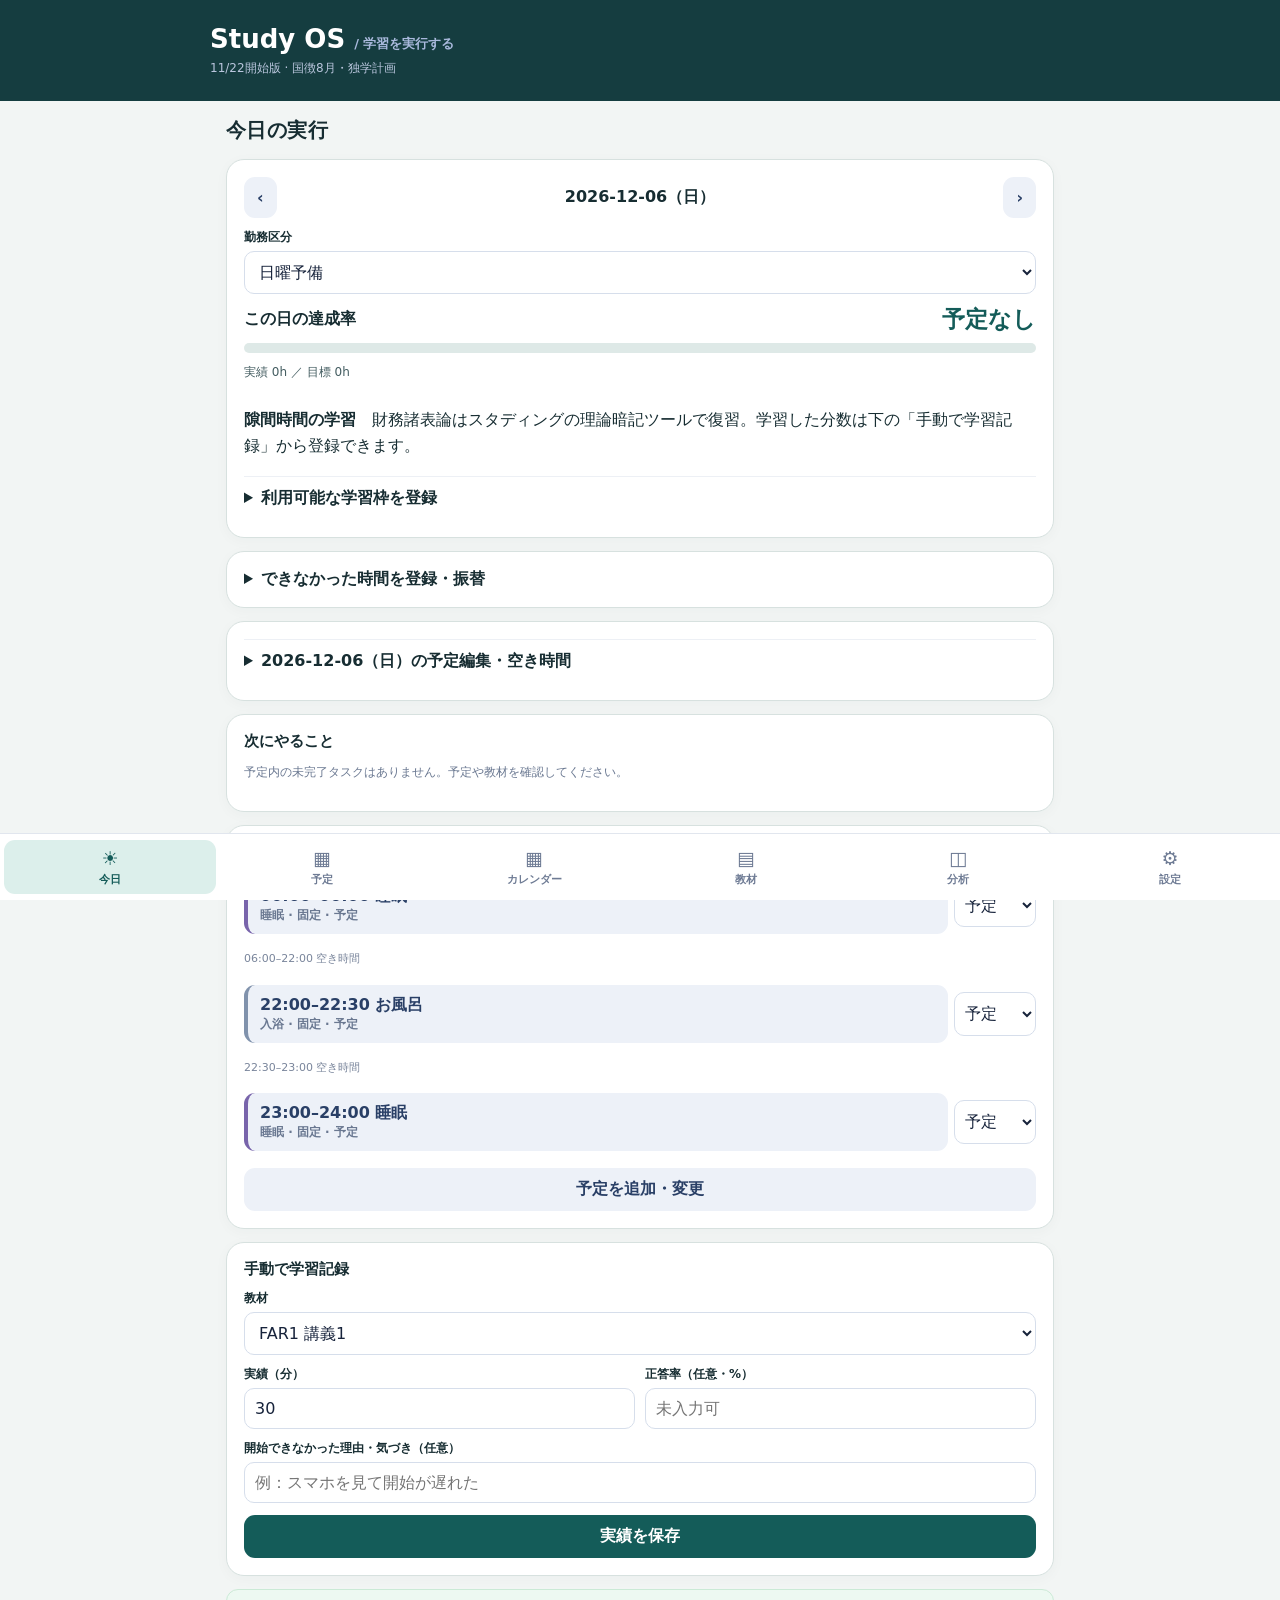
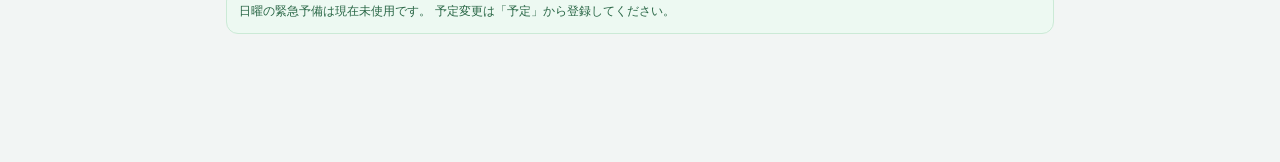
==== commit b4379de5: "Record activity status directly from the timetable" ====
--- a/index.html
+++ b/index.html
@@ -1,6 +1,6 @@
 <!doctype html><html lang="ja"><head><meta charset="utf-8"><meta name="viewport" content="width=device-width,initial-scale=1,viewport-fit=cover"><meta name="theme-color" content="#101a31"><meta name="apple-mobile-web-app-capable" content="yes"><meta name="apple-mobile-web-app-title" content="Study OS"><link rel="manifest" href="manifest.webmanifest"><link rel="apple-touch-icon" href="icon.png"><title>Study OS</title><style>
 :root{font-family:-apple-system,BlinkMacSystemFont,"Hiragino Kaku Gothic ProN",system-ui,sans-serif;color:#17233b;background:#f4f6fa}*{box-sizing:border-box}body{margin:0;padding-bottom:100px}header{background:#111c33;color:#fff;padding:24px 18px 22px}header>div,main{max-width:860px;margin:auto}h1{margin:0;font-size:26px}h2{font-size:20px;margin:0 0 15px}h3{font-size:15px;margin:0 0 10px}p{line-height:1.65}small,.muted{font-size:12px;color:#6a7891}.headsub{color:#bac6dd;font-size:12px;margin:5px 0 0}main{padding:16px}.card{background:white;border:1px solid #e3e8f0;border-radius:17px;padding:17px;margin-bottom:13px;box-shadow:0 2px 8px #18233a06}.grid{display:grid;grid-template-columns:repeat(2,minmax(0,1fr));gap:10px}.metric{padding:13px;background:#f3f5fa;border-radius:12px}.metric small{display:block;margin-bottom:4px}.metric strong{font-size:23px}.row{display:flex;justify-content:space-between;align-items:center;gap:10px}.stack{display:grid;gap:10px}.tag{display:inline-block;padding:4px 8px;border-radius:30px;background:#edf1fb;color:#3750a0;font-size:11px}.success{background:#eaf8f0;color:#216b45}.warning{background:#fff4df;color:#8c5c11}.danger{background:#ffeded;color:#a33434}button,input,select,textarea{font:inherit}button{border:0;border-radius:11px;background:#243c70;color:white;padding:11px 13px;font-weight:650;cursor:pointer}button.secondary{background:#edf1f8;color:#293f66}button.danger{background:#ffeded;color:#9b2c2c}button:disabled{opacity:.45}label{display:block;font-size:12px;font-weight:700;margin:11px 0 5px}input,select,textarea{width:100%;border:1px solid #d6deeb;border-radius:10px;background:white;padding:10px;color:#17233b}input[type=checkbox]{width:auto}textarea{min-height:70px}.actions{display:flex;gap:8px;flex-wrap:wrap;margin-top:12px}.actions button{flex:1}.bar{height:10px;background:#e7ebf3;border-radius:20px;overflow:hidden}.bar i{display:block;height:100%;background:#4269d2}.line{padding:11px 0;border-bottom:1px solid #edf0f5}.line:last-child{border-bottom:0}.line b{font-size:14px}.line small{display:block;margin-top:4px}.tabs{position:fixed;bottom:0;left:0;right:0;display:flex;background:white;border-top:1px solid #e1e6ee;padding:6px 4px calc(6px + env(safe-area-inset-bottom));z-index:5}.tabs button{flex:1;background:none;color:#6e7b94;font-size:11px;padding:7px 2px}.tabs button.active{background:#eef2ff;color:#2546a0}.tabs span{display:block;font-size:19px;margin-bottom:3px}.notice{background:#fff7e8;border:1px solid #f2ddb2;color:#70531e;padding:12px;border-radius:12px;font-size:12px;line-height:1.65;margin-bottom:12px}.notice.good{background:#edf9f2;border-color:#cbead6;color:#286645}.slot{border-left:3px solid #5575d0;padding:9px 12px;margin:7px 0;background:#f5f7fc;border-radius:0 10px 10px 0}.slot.reserve{border-color:#a4adbd}.slot.emergency{border-color:#df9a3c}.slot.conflict{border-color:#c74646;background:#fff2f2}.slot.done{border-color:#2e9d67;background:#eff9f3}.slot small{display:block}.pill{white-space:nowrap}.fine{font-size:11px;color:#79859b}.hide{display:none}details{border-top:1px solid #edf0f5;padding:11px 0}summary{cursor:pointer;font-weight:650}.chiprow{display:flex;gap:7px;flex-wrap:wrap}.chip{padding:7px 10px;border-radius:9px;background:#eef2fa;color:#30466c;font-size:12px}.timer{font-size:37px;font-weight:800;letter-spacing:-1px;text-align:center;padding:15px}.footer{text-align:center;color:#8995aa;font-size:11px;padding:12px}@media(min-width:700px){.cols{display:grid;grid-template-columns:1fr 1fr;gap:13px}}
-</style><link rel="stylesheet" href="./insights.css?v=agenda1"><script src="./plan.js?v=missed"></script><script src="./agenda.js?v=occupied"></script><script src="./schedule.js?v=occupied"></script><script src="./insights.js?v=accounting"></script></head><body><header><div><h1>Study OS <span style="font-size:13px;color:#a9b9dc">/ 学習を実行する</span></h1><p class="headsub">11/22開始版 · 国徴8月・独学計画</p></div></header><main id="app"></main><nav class="tabs" id="tabs"></nav><script>
+</style><link rel="stylesheet" href="./insights.css?v=status"><script src="./plan.js?v=missed"></script><script src="./agenda.js?v=status"></script><script src="./schedule.js?v=occupied"></script><script src="./insights.js?v=accounting"></script></head><body><header><div><h1>Study OS <span style="font-size:13px;color:#a9b9dc">/ 学習を実行する</span></h1><p class="headsub">11/22開始版 · 国徴8月・独学計画</p></div></header><main id="app"></main><nav class="tabs" id="tabs"></nav><script>
 'use strict';
 const KEY='study-os-local-v1',MIN=60000,DAY=86400000;const $=id=>document.getElementById(id);const pad=n=>String(n).padStart(2,'0');const iso=d=>`${d.getFullYear()}-${pad(d.getMonth()+1)}-${pad(d.getDate())}`;const today=()=>iso(new Date());const shift=(d,n)=>{let a=new Date(d+'T12:00:00');a.setDate(a.getDate()+n);return iso(a)};const dow=d=>new Date(d+'T12:00:00').getDay();const weekStart=d=>shift(d,-((dow(d)+6)%7));const weekDays=d=>Array.from({length:7},(_,i)=>shift(weekStart(d),i));const mins=s=>{let [h,m]=s.split(':').map(Number);return h*60+m};const hh=n=>`${pad(Math.floor(n/60))}:${pad(n%60)}`;const fmt=n=>`${Math.floor(n/60)}h${n%60?` ${n%60}m`:''}`;const esc=s=>String(s??'').replace(/[&<>"']/g,c=>({'&':'&amp;','<':'&lt;','>':'&gt;','"':'&quot;',"'":'&#39;'}[c]));const uid=()=>`${Date.now()}-${Math.random().toString(36).slice(2,8)}`;const names=['日','月','火','水','木','金','土'];
 const themes=[['国税と他の債権との調整',10],['第二次納税義務',2],['滞納処分',18],['換価・配当',3],['徴収緩和制度',5],['保全処分・国税の担保',8],['その他',3]];
@@ -16,7 +16,7 @@
 function unfinished(subject){return state.tasks.filter(t=>t.subject===subject&&t.status!=='done').sort((a,b)=>{let score=x=>(x.status==='review'?-100:0)+(x.due&&x.due<=today()?-100:0)+(x.kind==='lecture'?-20:0);return score(a)-score(b)})}
 function taskScore(t){return t.status==='review'?-3:t.status==='done'?1:0}function examDays(date){return Math.max(0,Math.ceil((new Date(date+'T12:00:00')-new Date(today()+'T12:00:00'))/DAY))}function projection(){let days=examDays(state.settings.farExam),weeks=days/7,remaining=state.tasks.filter(t=>t.subject==='FAR'&&t.status!=='done').reduce((s,t)=>s+t.minutes,0)/60,estimate=Number(state.settings.farNeed)||386,available=Math.max(0,weeks*21-(weekly(selected).remaining.FAR||0)/60),logs=state.logs.filter(l=>l.subject==='FAR'),actual=logs.reduce((s,l)=>s+l.minutes,0)/60;return {days,weeks,remaining,estimate,available,actual,delta:available-estimate}}
 function status(t){return t.status==='done'?'完了':t.status==='review'?'復習待ち':'未着手'}function nav(){let tabs=[['today','☀','今日'],['week','▦','予定'],['calendar','▦','カレンダー'],['tasks','▤','教材'],['review','◫','分析'],['settings','⚙','設定']];$('tabs').innerHTML=tabs.map(([id,icon,name])=>`<button class="${tab===id?'active':''}" onclick="${id==='today'?'selected=today();':''}go('${id}')"><span>${icon}</span>${name}</button>`).join('')}function go(id){if(id==='today')selected=today();tab=id;render();scrollTo(0,0)}function render(){nav();$('app').innerHTML=({today:todayView,day:todayView,week:weekView,calendar:calendarView,tasks:tasksView,review:reviewView,settings:settingsView}[tab])()}
-function todayView(){let c=capacity(selected),slots=planSlots(selected).filter(s=>s.date===selected),logs=state.logs.filter(l=>l.date===selected),actual=logs.reduce((s,l)=>s+l.minutes,0),w=weekly(selected),next=slots.find(s=>s.id&&(s.repeat||state.tasks.find(t=>t.id===s.id)?.status!=='done')&&!logs.some(l=>l.planStart===s.start&&l.taskId===s.id)),timer=state.timer,seconds=timer?Math.max(0,Math.floor((Date.now()-timer.started)/1000)):0;return `<h2>${selected===today()?'今日の実行':selected.slice(5)+' の学習'}</h2><div class="card"><div class="row"><button class="secondary" onclick="selected='${shift(selected,-1)}';go('day')">‹</button><b>${selected}（${names[dow(selected)]}）</b><button class="secondary" onclick="selected='${shift(selected,1)}';go('day')">›</button></div><label>勤務区分</label><select onchange="changeDayType(this.value)">${[...(selected===PLAN_START?[['start','学習開始日']]:[]),['office','出社'],['remote','リモート'],['saturday','土曜学習'],['holiday','祝日'],['off','学習なし'],['sunday','日曜予備'],['sundayStudy','日曜学習'],['other','その他']].map(([v,l])=>`<option value="${v}" ${typeOf(selected)===v?'selected':''}>${l}</option>`).join('')}</select>${dayProgress(slots,actual)}${selected>=accountingStart?'<p><b>隙間時間の学習</b>　財務諸表論はスタディングの理論暗記ツールで復習。学習した分数は下の「手動で学習記録」から登録できます。</p>':''}${movementPanel(selected)}</div>${missedPanel(selected)}${dayEditor(selected)}<div class="card"><h3>次にやること</h3>${next?`<b>${esc(next.title)}</b><p class="muted">${next.start}〜${next.end}｜${next.subject}｜${next.kind==='emergency'?'日曜緊急予備':next.kind==='buffer'?'通常予備':next.kind==='available'?'空き時間へ振替':'必須'}</p><div class="actions"><button onclick="startTimer('${next.id}','${next.subject}','${next.start}')">▶ この教材を開始</button><button class="secondary" onclick="go('tasks')">教材一覧</button></div>`:'<p class="muted">予定内の未完了タスクはありません。予定や教材を確認してください。</p>'}${timer?`<div class="timer" id="timerFace">${fmt(Math.floor(seconds/60))}</div><p class="muted" style="text-align:center">計測中：${esc(timer.title||state.tasks.find(t=>t.id===timer.taskId)?.name||'学習')}</p><div class="actions"><button onclick="stopTimer()">■ 終了して記録</button><button class="secondary" onclick="cancelTimer()">計測取消</button></div>`:''}</div><div class="card"><h3>${selected===today()?'Today’s Schedule':'この日の時間割'}</h3>${timetable(selected,slots)}<div class="actions"><button class="secondary" onclick="go('week')">予定を追加・変更</button></div></div><div class="card"><h3>手動で学習記録</h3><label>教材</label><select id="logTask">${manualTasks(slots).map(t=>`<option value="${t.value||t.id}">${esc(t.name)}</option>`).join('')}</select><div class="grid"><div><label>実績（分）</label><input id="logMinutes" type="number" min="1" value="30"></div><div><label>正答率（任意・%）</label><input id="logAccuracy" type="number" min="0" max="100" placeholder="未入力可"></div></div><label>開始できなかった理由・気づき（任意）</label><input id="logReason" placeholder="例：スマホを見て開始が遅れた"><div class="actions"><button onclick="addLog()">実績を保存</button></div></div><div class="notice ${w.sunUsed?'':'good'}">${w.sunUsed?`今週は日曜08:00〜11:00の空き時間のうち${fmt(w.sunUsed)}を緊急予備として使用予定です。`:'日曜の緊急予備は現在未使用です。'} 予定変更は「予定」から登録してください。</div>`}
+function todayView(){let c=capacity(selected),slots=planSlots(selected).filter(s=>s.date===selected),logs=state.logs.filter(l=>l.date===selected),actual=logs.reduce((s,l)=>s+l.minutes,0),w=weekly(selected),next=slots.find(s=>s.id&&!(['実施済','未実施'].includes(state.scheduleStatus?.[lessonStatusKey(selected,s)]))&&(s.repeat||state.tasks.find(t=>t.id===s.id)?.status!=='done')&&!logs.some(l=>l.planStart===s.start&&l.taskId===s.id)),timer=state.timer,seconds=timer?Math.max(0,Math.floor((Date.now()-timer.started)/1000)):0;return `<h2>${selected===today()?'今日の実行':selected.slice(5)+' の学習'}</h2><div class="card"><div class="row"><button class="secondary" onclick="selected='${shift(selected,-1)}';go('day')">‹</button><b>${selected}（${names[dow(selected)]}）</b><button class="secondary" onclick="selected='${shift(selected,1)}';go('day')">›</button></div><label>勤務区分</label><select onchange="changeDayType(this.value)">${[...(selected===PLAN_START?[['start','学習開始日']]:[]),['office','出社'],['remote','リモート'],['saturday','土曜学習'],['holiday','祝日'],['off','学習なし'],['sunday','日曜予備'],['sundayStudy','日曜学習'],['other','その他']].map(([v,l])=>`<option value="${v}" ${typeOf(selected)===v?'selected':''}>${l}</option>`).join('')}</select>${dayProgress(slots,actual)}${selected>=accountingStart?'<p><b>隙間時間の学習</b>　財務諸表論はスタディングの理論暗記ツールで復習。学習した分数は下の「手動で学習記録」から登録できます。</p>':''}${movementPanel(selected)}</div>${missedPanel(selected)}${dayEditor(selected)}<div class="card"><h3>次にやること</h3>${next?`<b>${esc(next.title)}</b><p class="muted">${next.start}〜${next.end}｜${next.subject}｜${next.kind==='emergency'?'日曜緊急予備':next.kind==='buffer'?'通常予備':next.kind==='available'?'空き時間へ振替':'必須'}</p><div class="actions"><button onclick="startTimer('${next.id}','${next.subject}','${next.start}')">▶ この教材を開始</button><button class="secondary" onclick="go('tasks')">教材一覧</button></div>`:'<p class="muted">予定内の未完了タスクはありません。予定や教材を確認してください。</p>'}${timer?`<div class="timer" id="timerFace">${fmt(Math.floor(seconds/60))}</div><p class="muted" style="text-align:center">計測中：${esc(timer.title||state.tasks.find(t=>t.id===timer.taskId)?.name||'学習')}</p><div class="actions"><button onclick="stopTimer()">■ 終了して記録</button><button class="secondary" onclick="cancelTimer()">計測取消</button></div>`:''}</div><div class="card"><h3>${selected===today()?'Today’s Schedule':'この日の時間割'}</h3>${timetable(selected,slots)}<div class="actions"><button class="secondary" onclick="go('week')">予定を追加・変更</button></div></div><div class="card"><h3>手動で学習記録</h3><label>教材</label><select id="logTask">${manualTasks(slots).map(t=>`<option value="${t.value||t.id}">${esc(t.name)}</option>`).join('')}</select><div class="grid"><div><label>実績（分）</label><input id="logMinutes" type="number" min="1" value="30"></div><div><label>正答率（任意・%）</label><input id="logAccuracy" type="number" min="0" max="100" placeholder="未入力可"></div></div><label>開始できなかった理由・気づき（任意）</label><input id="logReason" placeholder="例：スマホを見て開始が遅れた"><div class="actions"><button onclick="addLog()">実績を保存</button></div></div><div class="notice ${w.sunUsed?'':'good'}">${w.sunUsed?`今週は日曜08:00〜11:00の空き時間のうち${fmt(w.sunUsed)}を緊急予備として使用予定です。`:'日曜の緊急予備は現在未使用です。'} 予定変更は「予定」から登録してください。</div>`}
 function startTimer(id,subject,planStart){if(state.timer&&!confirm('現在の計測を破棄して開始しますか？'))return;mutate(()=>state.timer={taskId:id,subject,planStart,title:planSlots(selected).find(s=>s.date===selected&&s.start===planStart)?.title,started:Date.now()})}function cancelTimer(){if(confirm('計測を取り消しますか？'))mutate(()=>state.timer=null)}function stopTimer(){let t=state.timer;if(!t)return;let n=Math.max(1,Math.round((Date.now()-t.started)/MIN));mutate(()=>{state.logs.push({id:uid(),date:today(),taskId:t.taskId,planStart:t.planStart,title:t.title,subject:t.subject,minutes:n,accuracy:null,reason:'',created:Date.now()});state.timer=null})}function addLog(){let t=manualTasks(planSlots(selected).filter(s=>s.date===selected)).find(x=>(x.value||x.id)===$('logTask').value),n=+$('logMinutes').value,raw=$('logAccuracy').value,accuracy=raw===''?null:+raw;if(!t||!Number.isFinite(n)||n<=0||n>1000||accuracy!==null&&(accuracy<0||accuracy>100))return alert('学習時間と正答率を確認してください');mutate(()=>{state.logs.push({id:uid(),date:selected,taskId:t.id,title:t.title||t.name,planStart:t.planStart,subject:t.subject,minutes:n,accuracy,reason:$('logReason').value.trim(),created:Date.now()});const item=state.tasks.find(x=>x.id===t.id);if(item&&accuracy!==null){item.mastery=accuracy;if(accuracy<80){item.status='review';item.due=shift(selected,accuracy<60?1:3)}else{item.status='done';item.due=''}}})}
 
 
--- a/insights.css
+++ b/insights.css
@@ -20,3 +20,6 @@
 .analysis-field{border-top:1px solid #dbe5e1;padding-top:12px;margin-top:12px}.analysis-field p,.analysis-text{white-space:pre-wrap;overflow-wrap:anywhere}
 input,select,textarea{font-size:16px}nav.tabs{grid-template-columns:repeat(6,minmax(0,1fr))}.tabs button{min-width:0;padding-inline:1px}
 .agenda-row{display:block;width:100%;margin:5px 0;padding:10px 12px;text-align:left;background:#f1f4fa;color:#243652;border-left:4px solid #8092ac;overflow-wrap:anywhere}.agenda-row small{display:block}.agenda-row[data-category="筋トレ"]{border-color:#bc7138}.agenda-row[data-category="有酸素運動"]{border-color:#389780}.agenda-row[data-category="睡眠"]{border-color:#7864ab}.agenda-row[data-category="FAR"],.agenda-row[data-category="国徴"]{border-color:#406cc8}.agenda-dialog{width:min(92vw,440px);box-sizing:border-box;max-height:85vh;overflow:auto;border:0;border-radius:16px;color:#17233b}.agenda-dialog::backdrop{background:#18233b88}.agenda-dialog input,.agenda-dialog select{min-width:0;font-size:16px}.agenda-dialog [role=alert]{color:#993b30}
+
+.timetable-entry{display:grid;grid-template-columns:minmax(0,1fr) auto;align-items:center;gap:6px}
+.timetable-entry .quick-status{width:auto;max-width:6em;min-height:44px;margin:0;padding:6px;font-size:16px}
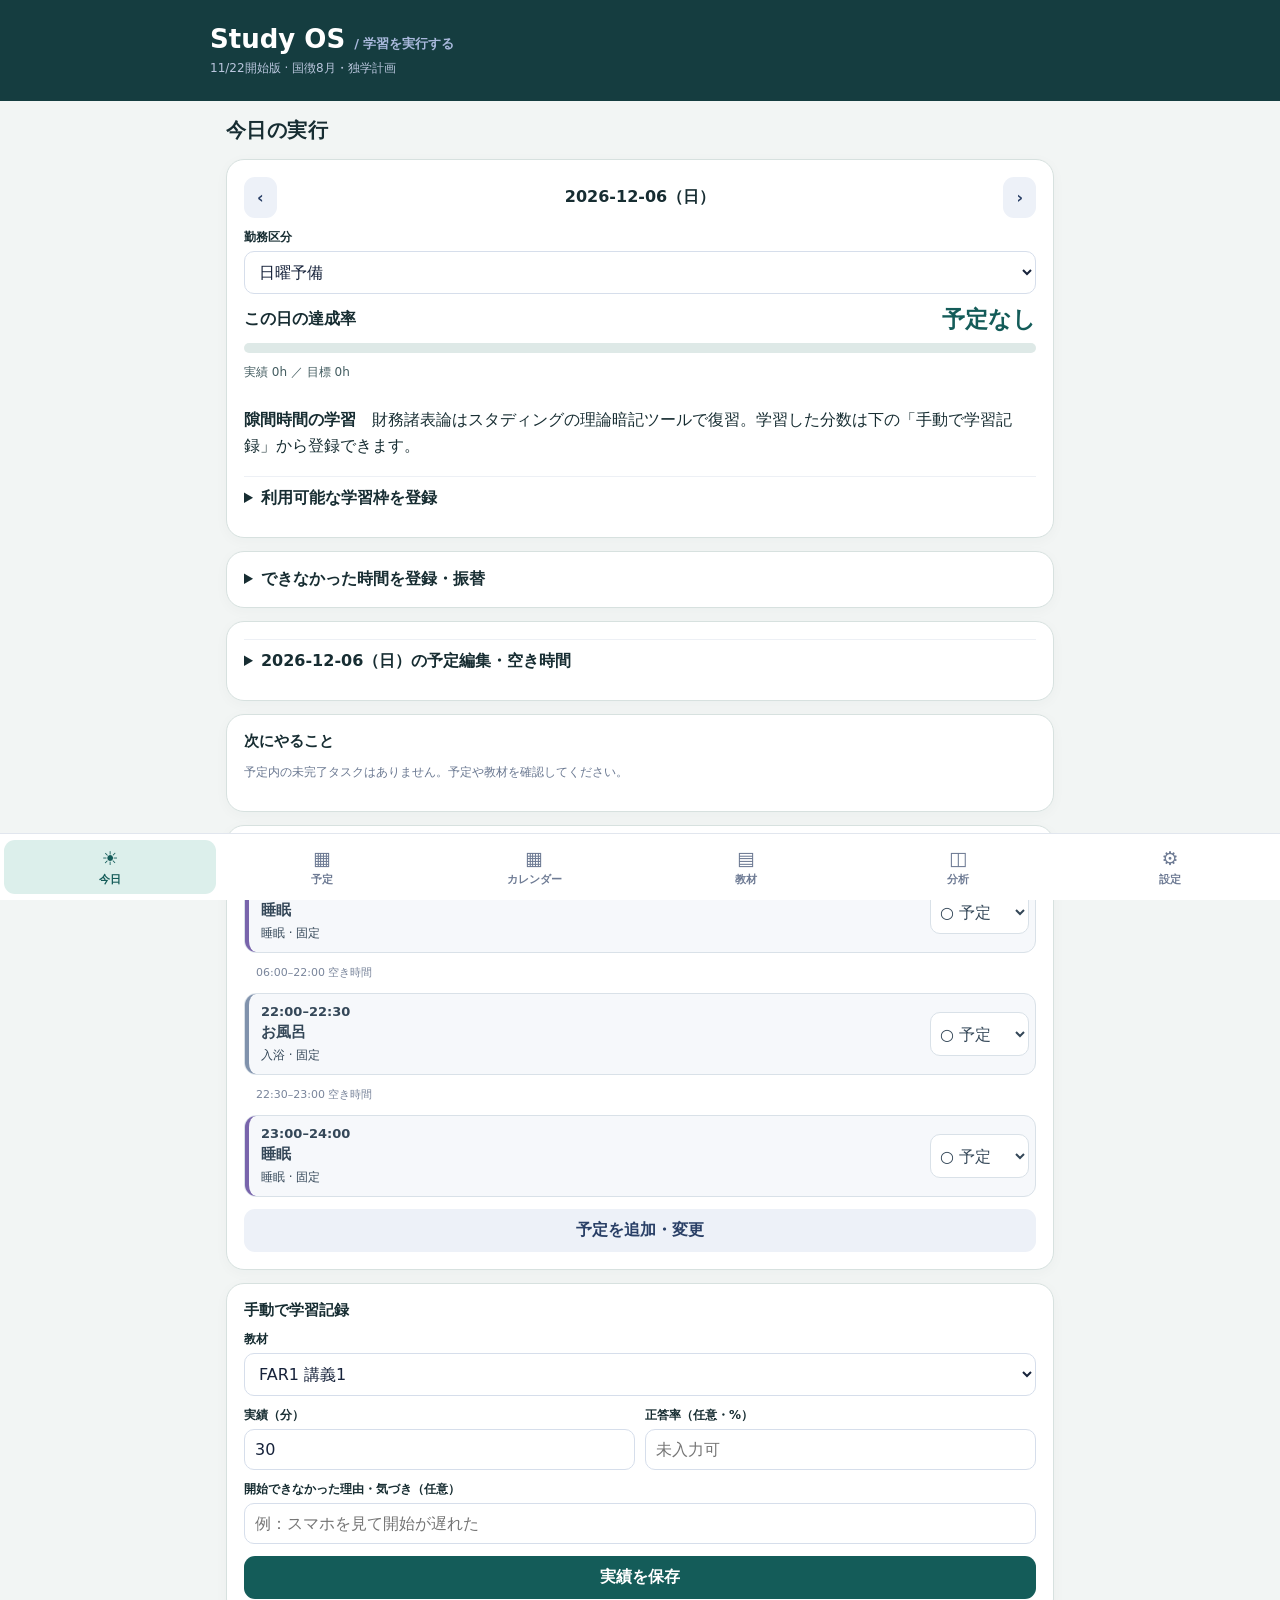
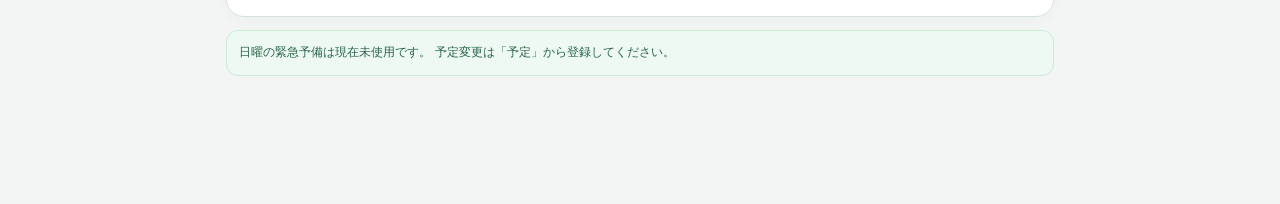
==== commit 82a0e426: "Show completion status with color and symbols in timetable rows" ====
--- a/index.html
+++ b/index.html
@@ -1,6 +1,6 @@
 <!doctype html><html lang="ja"><head><meta charset="utf-8"><meta name="viewport" content="width=device-width,initial-scale=1,viewport-fit=cover"><meta name="theme-color" content="#101a31"><meta name="apple-mobile-web-app-capable" content="yes"><meta name="apple-mobile-web-app-title" content="Study OS"><link rel="manifest" href="manifest.webmanifest"><link rel="apple-touch-icon" href="icon.png"><title>Study OS</title><style>
 :root{font-family:-apple-system,BlinkMacSystemFont,"Hiragino Kaku Gothic ProN",system-ui,sans-serif;color:#17233b;background:#f4f6fa}*{box-sizing:border-box}body{margin:0;padding-bottom:100px}header{background:#111c33;color:#fff;padding:24px 18px 22px}header>div,main{max-width:860px;margin:auto}h1{margin:0;font-size:26px}h2{font-size:20px;margin:0 0 15px}h3{font-size:15px;margin:0 0 10px}p{line-height:1.65}small,.muted{font-size:12px;color:#6a7891}.headsub{color:#bac6dd;font-size:12px;margin:5px 0 0}main{padding:16px}.card{background:white;border:1px solid #e3e8f0;border-radius:17px;padding:17px;margin-bottom:13px;box-shadow:0 2px 8px #18233a06}.grid{display:grid;grid-template-columns:repeat(2,minmax(0,1fr));gap:10px}.metric{padding:13px;background:#f3f5fa;border-radius:12px}.metric small{display:block;margin-bottom:4px}.metric strong{font-size:23px}.row{display:flex;justify-content:space-between;align-items:center;gap:10px}.stack{display:grid;gap:10px}.tag{display:inline-block;padding:4px 8px;border-radius:30px;background:#edf1fb;color:#3750a0;font-size:11px}.success{background:#eaf8f0;color:#216b45}.warning{background:#fff4df;color:#8c5c11}.danger{background:#ffeded;color:#a33434}button,input,select,textarea{font:inherit}button{border:0;border-radius:11px;background:#243c70;color:white;padding:11px 13px;font-weight:650;cursor:pointer}button.secondary{background:#edf1f8;color:#293f66}button.danger{background:#ffeded;color:#9b2c2c}button:disabled{opacity:.45}label{display:block;font-size:12px;font-weight:700;margin:11px 0 5px}input,select,textarea{width:100%;border:1px solid #d6deeb;border-radius:10px;background:white;padding:10px;color:#17233b}input[type=checkbox]{width:auto}textarea{min-height:70px}.actions{display:flex;gap:8px;flex-wrap:wrap;margin-top:12px}.actions button{flex:1}.bar{height:10px;background:#e7ebf3;border-radius:20px;overflow:hidden}.bar i{display:block;height:100%;background:#4269d2}.line{padding:11px 0;border-bottom:1px solid #edf0f5}.line:last-child{border-bottom:0}.line b{font-size:14px}.line small{display:block;margin-top:4px}.tabs{position:fixed;bottom:0;left:0;right:0;display:flex;background:white;border-top:1px solid #e1e6ee;padding:6px 4px calc(6px + env(safe-area-inset-bottom));z-index:5}.tabs button{flex:1;background:none;color:#6e7b94;font-size:11px;padding:7px 2px}.tabs button.active{background:#eef2ff;color:#2546a0}.tabs span{display:block;font-size:19px;margin-bottom:3px}.notice{background:#fff7e8;border:1px solid #f2ddb2;color:#70531e;padding:12px;border-radius:12px;font-size:12px;line-height:1.65;margin-bottom:12px}.notice.good{background:#edf9f2;border-color:#cbead6;color:#286645}.slot{border-left:3px solid #5575d0;padding:9px 12px;margin:7px 0;background:#f5f7fc;border-radius:0 10px 10px 0}.slot.reserve{border-color:#a4adbd}.slot.emergency{border-color:#df9a3c}.slot.conflict{border-color:#c74646;background:#fff2f2}.slot.done{border-color:#2e9d67;background:#eff9f3}.slot small{display:block}.pill{white-space:nowrap}.fine{font-size:11px;color:#79859b}.hide{display:none}details{border-top:1px solid #edf0f5;padding:11px 0}summary{cursor:pointer;font-weight:650}.chiprow{display:flex;gap:7px;flex-wrap:wrap}.chip{padding:7px 10px;border-radius:9px;background:#eef2fa;color:#30466c;font-size:12px}.timer{font-size:37px;font-weight:800;letter-spacing:-1px;text-align:center;padding:15px}.footer{text-align:center;color:#8995aa;font-size:11px;padding:12px}@media(min-width:700px){.cols{display:grid;grid-template-columns:1fr 1fr;gap:13px}}
-</style><link rel="stylesheet" href="./insights.css?v=status"><script src="./plan.js?v=missed"></script><script src="./agenda.js?v=status"></script><script src="./schedule.js?v=occupied"></script><script src="./insights.js?v=accounting"></script></head><body><header><div><h1>Study OS <span style="font-size:13px;color:#a9b9dc">/ 学習を実行する</span></h1><p class="headsub">11/22開始版 · 国徴8月・独学計画</p></div></header><main id="app"></main><nav class="tabs" id="tabs"></nav><script>
+</style><link rel="stylesheet" href="./insights.css?v=status-color"><script src="./plan.js?v=missed"></script><script src="./agenda.js?v=status-color"></script><script src="./schedule.js?v=occupied"></script><script src="./insights.js?v=accounting"></script></head><body><header><div><h1>Study OS <span style="font-size:13px;color:#a9b9dc">/ 学習を実行する</span></h1><p class="headsub">11/22開始版 · 国徴8月・独学計画</p></div></header><main id="app"></main><nav class="tabs" id="tabs"></nav><script>
 'use strict';
 const KEY='study-os-local-v1',MIN=60000,DAY=86400000;const $=id=>document.getElementById(id);const pad=n=>String(n).padStart(2,'0');const iso=d=>`${d.getFullYear()}-${pad(d.getMonth()+1)}-${pad(d.getDate())}`;const today=()=>iso(new Date());const shift=(d,n)=>{let a=new Date(d+'T12:00:00');a.setDate(a.getDate()+n);return iso(a)};const dow=d=>new Date(d+'T12:00:00').getDay();const weekStart=d=>shift(d,-((dow(d)+6)%7));const weekDays=d=>Array.from({length:7},(_,i)=>shift(weekStart(d),i));const mins=s=>{let [h,m]=s.split(':').map(Number);return h*60+m};const hh=n=>`${pad(Math.floor(n/60))}:${pad(n%60)}`;const fmt=n=>`${Math.floor(n/60)}h${n%60?` ${n%60}m`:''}`;const esc=s=>String(s??'').replace(/[&<>"']/g,c=>({'&':'&amp;','<':'&lt;','>':'&gt;','"':'&quot;',"'":'&#39;'}[c]));const uid=()=>`${Date.now()}-${Math.random().toString(36).slice(2,8)}`;const names=['日','月','火','水','木','金','土'];
 const themes=[['国税と他の債権との調整',10],['第二次納税義務',2],['滞納処分',18],['換価・配当',3],['徴収緩和制度',5],['保全処分・国税の担保',8],['その他',3]];
--- a/insights.css
+++ b/insights.css
@@ -21,5 +21,18 @@
 input,select,textarea{font-size:16px}nav.tabs{grid-template-columns:repeat(6,minmax(0,1fr))}.tabs button{min-width:0;padding-inline:1px}
 .agenda-row{display:block;width:100%;margin:5px 0;padding:10px 12px;text-align:left;background:#f1f4fa;color:#243652;border-left:4px solid #8092ac;overflow-wrap:anywhere}.agenda-row small{display:block}.agenda-row[data-category="筋トレ"]{border-color:#bc7138}.agenda-row[data-category="有酸素運動"]{border-color:#389780}.agenda-row[data-category="睡眠"]{border-color:#7864ab}.agenda-row[data-category="FAR"],.agenda-row[data-category="国徴"]{border-color:#406cc8}.agenda-dialog{width:min(92vw,440px);box-sizing:border-box;max-height:85vh;overflow:auto;border:0;border-radius:16px;color:#17233b}.agenda-dialog::backdrop{background:#18233b88}.agenda-dialog input,.agenda-dialog select{min-width:0;font-size:16px}.agenda-dialog [role=alert]{color:#993b30}
 
-.timetable-entry{display:grid;grid-template-columns:minmax(0,1fr) auto;align-items:center;gap:6px}
-.timetable-entry .quick-status{width:auto;max-width:6em;min-height:44px;margin:0;padding:6px;font-size:16px}
+
+.timetable-entry{
+  --surface:#f6f8fb; --stroke:#d9e1e8; --ink:#344758;
+  display:grid;grid-template-columns:minmax(0,1fr) auto;align-items:center;gap:4px;
+  margin:6px 0;padding-right:6px;border:1px solid var(--stroke);border-radius:12px;
+  background:var(--surface);color:var(--ink)
+}
+.timetable-entry[data-status="実施済"]{--surface:#eaf6ee;--stroke:#b5d8c2;--ink:#205539}
+.timetable-entry[data-status="未実施"]{--surface:#fff3e5;--stroke:#e8c8a3;--ink:#784516}
+.timetable-entry .agenda-row{margin:0;background:transparent;color:inherit;border-radius:11px 0 0 11px}
+.entry-time{display:block;font-size:13px;font-variant-numeric:tabular-nums}
+.entry-title{display:block;margin:3px 0;font-size:15px;line-height:1.45}
+.timetable-entry small{color:var(--ink);font-weight:400}
+.timetable-entry .quick-status{width:auto;min-height:44px;margin:0;padding:5px;border-color:var(--stroke);color:var(--ink);background-color:white;font-size:16px}
+.timetable-gap{padding-left:12px;font-variant-numeric:tabular-nums}
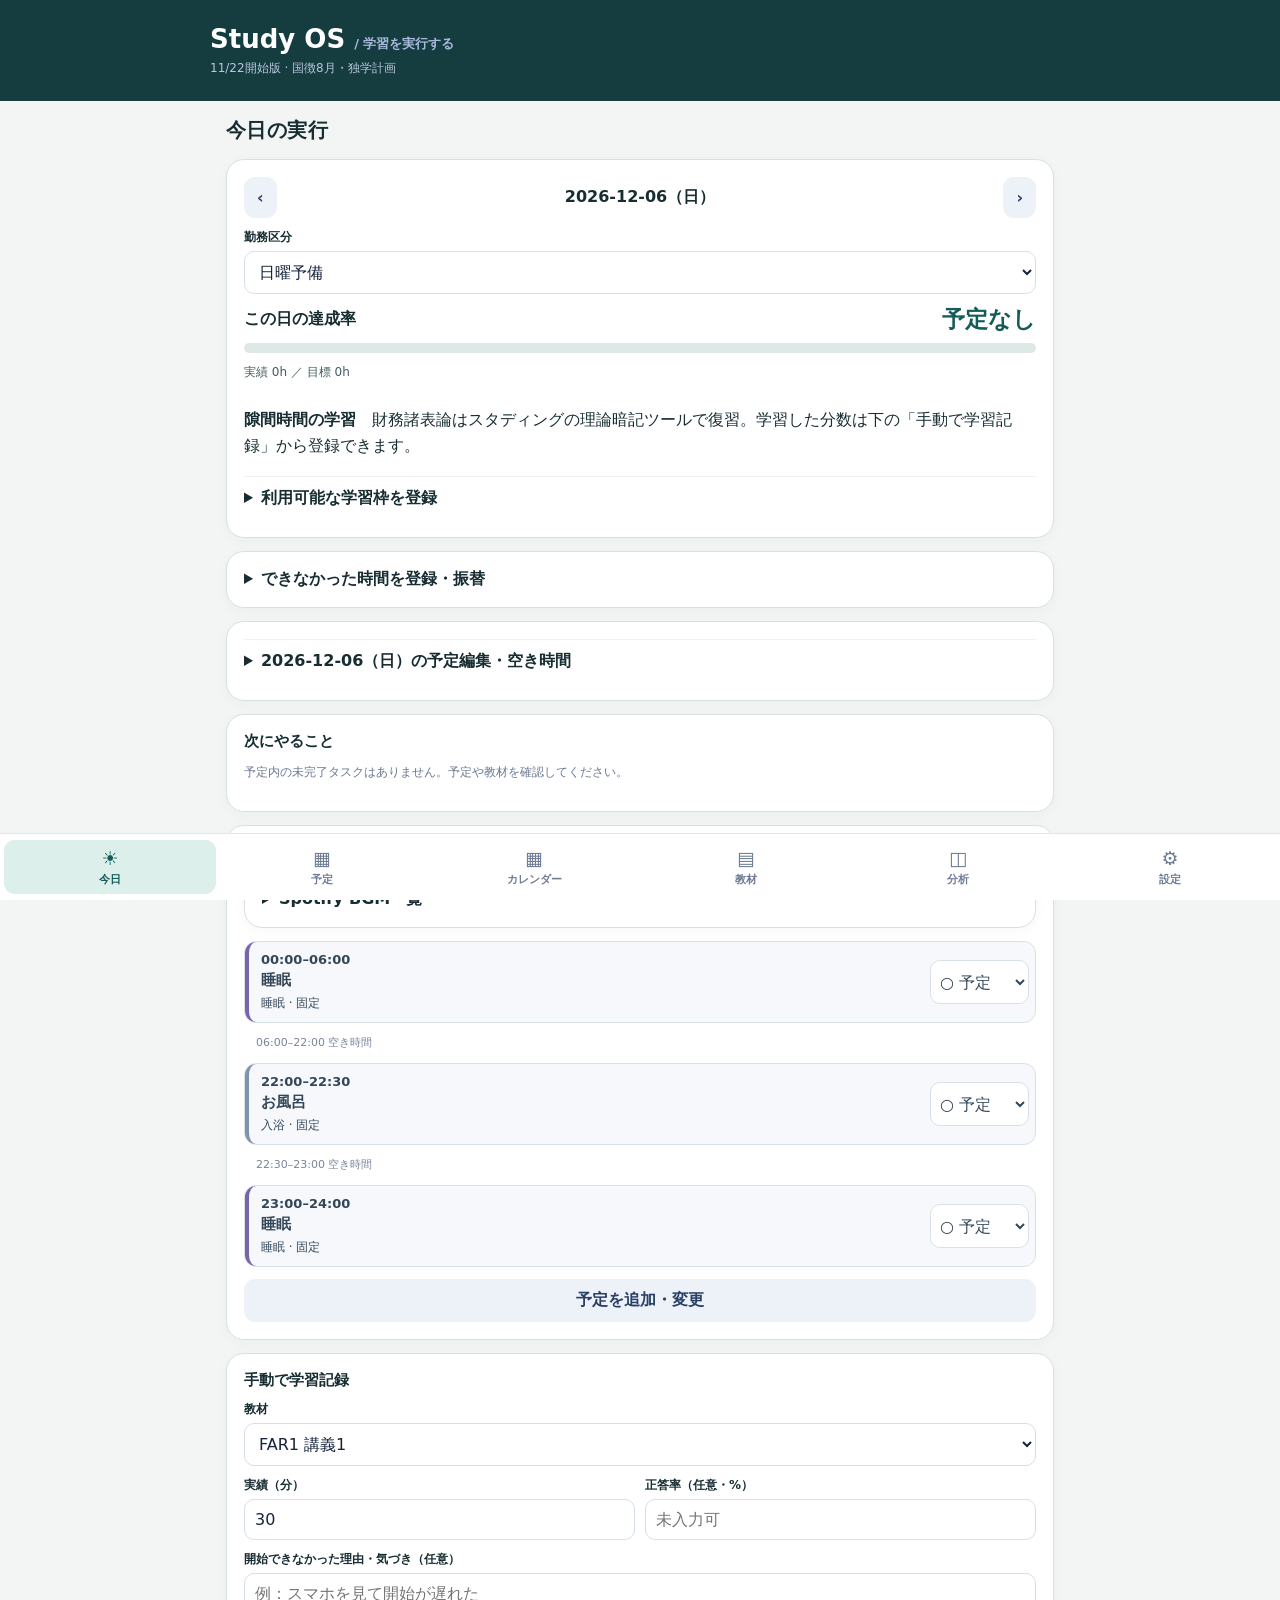
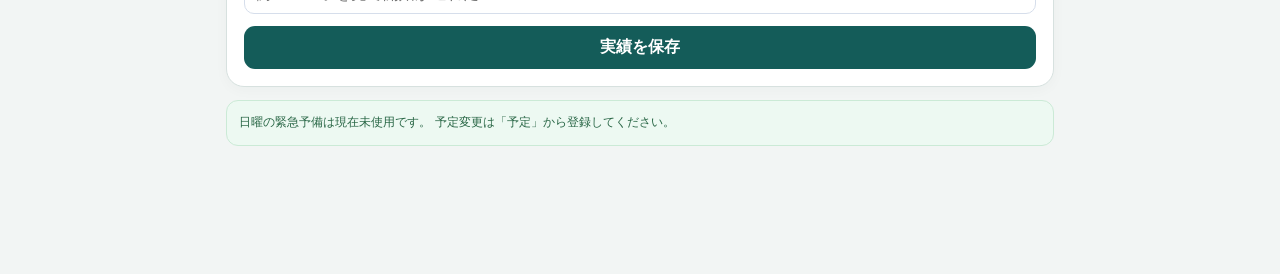
==== commit edbb330b: "Integrate Spotify study and exercise shortcuts in index.html" ====
--- a/index.html
+++ b/index.html
@@ -1,13 +1,13 @@
 <!doctype html><html lang="ja"><head><meta charset="utf-8"><meta name="viewport" content="width=device-width,initial-scale=1,viewport-fit=cover"><meta name="theme-color" content="#101a31"><meta name="apple-mobile-web-app-capable" content="yes"><meta name="apple-mobile-web-app-title" content="Study OS"><link rel="manifest" href="manifest.webmanifest"><link rel="apple-touch-icon" href="icon.png"><title>Study OS</title><style>
 :root{font-family:-apple-system,BlinkMacSystemFont,"Hiragino Kaku Gothic ProN",system-ui,sans-serif;color:#17233b;background:#f4f6fa}*{box-sizing:border-box}body{margin:0;padding-bottom:100px}header{background:#111c33;color:#fff;padding:24px 18px 22px}header>div,main{max-width:860px;margin:auto}h1{margin:0;font-size:26px}h2{font-size:20px;margin:0 0 15px}h3{font-size:15px;margin:0 0 10px}p{line-height:1.65}small,.muted{font-size:12px;color:#6a7891}.headsub{color:#bac6dd;font-size:12px;margin:5px 0 0}main{padding:16px}.card{background:white;border:1px solid #e3e8f0;border-radius:17px;padding:17px;margin-bottom:13px;box-shadow:0 2px 8px #18233a06}.grid{display:grid;grid-template-columns:repeat(2,minmax(0,1fr));gap:10px}.metric{padding:13px;background:#f3f5fa;border-radius:12px}.metric small{display:block;margin-bottom:4px}.metric strong{font-size:23px}.row{display:flex;justify-content:space-between;align-items:center;gap:10px}.stack{display:grid;gap:10px}.tag{display:inline-block;padding:4px 8px;border-radius:30px;background:#edf1fb;color:#3750a0;font-size:11px}.success{background:#eaf8f0;color:#216b45}.warning{background:#fff4df;color:#8c5c11}.danger{background:#ffeded;color:#a33434}button,input,select,textarea{font:inherit}button{border:0;border-radius:11px;background:#243c70;color:white;padding:11px 13px;font-weight:650;cursor:pointer}button.secondary{background:#edf1f8;color:#293f66}button.danger{background:#ffeded;color:#9b2c2c}button:disabled{opacity:.45}label{display:block;font-size:12px;font-weight:700;margin:11px 0 5px}input,select,textarea{width:100%;border:1px solid #d6deeb;border-radius:10px;background:white;padding:10px;color:#17233b}input[type=checkbox]{width:auto}textarea{min-height:70px}.actions{display:flex;gap:8px;flex-wrap:wrap;margin-top:12px}.actions button{flex:1}.bar{height:10px;background:#e7ebf3;border-radius:20px;overflow:hidden}.bar i{display:block;height:100%;background:#4269d2}.line{padding:11px 0;border-bottom:1px solid #edf0f5}.line:last-child{border-bottom:0}.line b{font-size:14px}.line small{display:block;margin-top:4px}.tabs{position:fixed;bottom:0;left:0;right:0;display:flex;background:white;border-top:1px solid #e1e6ee;padding:6px 4px calc(6px + env(safe-area-inset-bottom));z-index:5}.tabs button{flex:1;background:none;color:#6e7b94;font-size:11px;padding:7px 2px}.tabs button.active{background:#eef2ff;color:#2546a0}.tabs span{display:block;font-size:19px;margin-bottom:3px}.notice{background:#fff7e8;border:1px solid #f2ddb2;color:#70531e;padding:12px;border-radius:12px;font-size:12px;line-height:1.65;margin-bottom:12px}.notice.good{background:#edf9f2;border-color:#cbead6;color:#286645}.slot{border-left:3px solid #5575d0;padding:9px 12px;margin:7px 0;background:#f5f7fc;border-radius:0 10px 10px 0}.slot.reserve{border-color:#a4adbd}.slot.emergency{border-color:#df9a3c}.slot.conflict{border-color:#c74646;background:#fff2f2}.slot.done{border-color:#2e9d67;background:#eff9f3}.slot small{display:block}.pill{white-space:nowrap}.fine{font-size:11px;color:#79859b}.hide{display:none}details{border-top:1px solid #edf0f5;padding:11px 0}summary{cursor:pointer;font-weight:650}.chiprow{display:flex;gap:7px;flex-wrap:wrap}.chip{padding:7px 10px;border-radius:9px;background:#eef2fa;color:#30466c;font-size:12px}.timer{font-size:37px;font-weight:800;letter-spacing:-1px;text-align:center;padding:15px}.footer{text-align:center;color:#8995aa;font-size:11px;padding:12px}@media(min-width:700px){.cols{display:grid;grid-template-columns:1fr 1fr;gap:13px}}
-</style><link rel="stylesheet" href="./insights.css?v=status-color"><script src="./plan.js?v=missed"></script><script src="./agenda.js?v=status-color"></script><script src="./schedule.js?v=occupied"></script><script src="./insights.js?v=accounting"></script></head><body><header><div><h1>Study OS <span style="font-size:13px;color:#a9b9dc">/ 学習を実行する</span></h1><p class="headsub">11/22開始版 · 国徴8月・独学計画</p></div></header><main id="app"></main><nav class="tabs" id="tabs"></nav><script>
+</style><link rel="stylesheet" href="./insights.css?v=partial"><script src="./plan.js?v=autolog"></script><script src="./agenda.js?v=spotify"></script><script src="./schedule.js?v=occupied"></script><script src="./insights.js?v=autolog"></script></head><body><header><div><h1>Study OS <span style="font-size:13px;color:#a9b9dc">/ 学習を実行する</span></h1><p class="headsub">11/22開始版 · 国徴8月・独学計画</p></div></header><main id="app"></main><nav class="tabs" id="tabs"></nav><script>
 'use strict';
 const KEY='study-os-local-v1',MIN=60000,DAY=86400000;const $=id=>document.getElementById(id);const pad=n=>String(n).padStart(2,'0');const iso=d=>`${d.getFullYear()}-${pad(d.getMonth()+1)}-${pad(d.getDate())}`;const today=()=>iso(new Date());const shift=(d,n)=>{let a=new Date(d+'T12:00:00');a.setDate(a.getDate()+n);return iso(a)};const dow=d=>new Date(d+'T12:00:00').getDay();const weekStart=d=>shift(d,-((dow(d)+6)%7));const weekDays=d=>Array.from({length:7},(_,i)=>shift(weekStart(d),i));const mins=s=>{let [h,m]=s.split(':').map(Number);return h*60+m};const hh=n=>`${pad(Math.floor(n/60))}:${pad(n%60)}`;const fmt=n=>`${Math.floor(n/60)}h${n%60?` ${n%60}m`:''}`;const esc=s=>String(s??'').replace(/[&<>"']/g,c=>({'&':'&amp;','<':'&lt;','>':'&gt;','"':'&quot;',"'":'&#39;'}[c]));const uid=()=>`${Date.now()}-${Math.random().toString(36).slice(2,8)}`;const names=['日','月','火','水','木','金','土'];
 const themes=[['国税と他の債権との調整',10],['第二次納税義務',2],['滞納処分',18],['換価・配当',3],['徴収緩和制度',5],['保全処分・国税の担保',8],['その他',3]];
 const problems=[['財産調査',5],['差押え関係',16],['換価及び配当',7],['国税と他の債権との調整',17],['徴収緩和制度',4],['保全処分',3],['相続関係',2],['第二次納税義務',5],['不服審査',2]];
 const topics=['Basic Concepts','Financial Statements','Present Value','Corporate Bonds','Investment','Leases','Inventory & PPE','Intangibles','Revenue Recognition','Stockholders’ Equity','Dilutive Securities & EPS','Foreign Currency & Hedging','Interperiod Tax Allocation','Accounting Changes','Cash Flows','Partnership Accounting','Consolidations 1','Consolidations 2','Equity Method','Governmental Accounting Concepts','Not-for-Profit Concepts','Not-for-Profit Applications'];
 function seed(){let tasks=[];[['FAR1',9],['FAR2',12],['FAR3',4],['FARまとめ',2]].forEach(([group,n],g)=>{for(let i=1;i<=n;i++)tasks.push({id:`lecture-${g}-${i}`,subject:'FAR',kind:'lecture',name:`${group} 講義${i}`,minutes:75,status:g===0&&i<=6?'done':'todo',mastery:0,due:'',source:'TAC Ver.8／講義1回150分・2倍速想定'})});topics.forEach((name,i)=>{tasks.push({id:`mcq-${i}`,subject:'FAR',kind:'mcq',name:`MCQ｜${name}`,minutes:120,status:i<3?'review':'todo',mastery:0,due:'',source:'TAC問題集・問題数未登録'});tasks.push({id:`tbs-${i}`,subject:'FAR',kind:'tbs',name:`TBS｜${name}`,minutes:70,status:'todo',mastery:0,due:'',source:'演習範囲は要確認'})});themes.forEach(([name,n],i)=>{for(let j=1;j<=n;j++)tasks.push({id:`tax-theory-${i}-${j}`,subject:'国徴',kind:'theory',name:`${name}｜理論${j}（仮ラベル）`,minutes:35,status:'todo',mastery:0,due:'',source:'TAC理論マスター2025・正式名称未入力'})});problems.forEach(([name,n],i)=>{for(let j=1;j<=n;j++)tasks.push({id:`tax-problem-${i}-${j}`,subject:'国徴',kind:'problem',name:`${name}｜問題${j}（仮ラベル）`,minutes:55,status:'todo',mastery:0,due:'',source:'TAC総合問題・過去問題集2025・問題番号未確認'})});for(let i=70;i<=74;i++)tasks.push({id:`tax-past-${i}`,subject:'国徴',kind:'past',name:`過去問 第${i}回`,minutes:120,status:'todo',mastery:0,due:'',source:'2020〜2024年'});return {version:3,created:today(),settings:{farExam:'2027-04-25',taxExam:'',farNeed:386,officeDays:[1,2,3],remoteDays:[4,5],sundayProtected:false},days:{},events:[],tasks,logs:[],reviews:[],timer:null,lastBackup:null}};
-let state;try{state=JSON.parse(localStorage.getItem(KEY));if(!state||!Array.isArray(state.tasks))throw 0;state.version=3;state.events??=[];state.logs??=[];state.days??={};state.reviews??=[];state.settings??=seed().settings;state.settings.officeDays??=[1,2,3];state.settings.remoteDays??=[4,5];state.settings.farNeed??=386;state.settings.sundayProtected??=false;state.timer??=null}catch(e){state=seed()};migratePlan(state);let tab='today',selected=today(),filter='all',taskQuery='';function save(){weekCache.clear();try{localStorage.setItem(KEY,JSON.stringify(state));return true}catch(e){alert('端末への保存に失敗しました。容量・プライベートブラウズを確認してください。');return false}}function mutate(fn){fn();save();render()};
+let state;try{state=JSON.parse(localStorage.getItem(KEY));if(!state||!Array.isArray(state.tasks))throw 0;state.version=3;state.events??=[];state.logs??=[];state.days??={};state.reviews??=[];state.settings??=seed().settings;state.settings.officeDays??=[1,2,3];state.settings.remoteDays??=[4,5];state.settings.farNeed??=386;state.settings.sundayProtected??=false;state.timer??=null}catch(e){state=seed()};migratePlan(state);let tab='today',selected=today(),filter='all',taskQuery='';function save(){weekCache.clear();try{syncStudyLogs();localStorage.setItem(KEY,JSON.stringify(state));return true}catch(e){alert('端末への保存に失敗しました。容量・プライベートブラウズを確認してください。');return false}}function mutate(fn){fn();save();render()};
 function typeOf(d){if(state.days[d]?.type)return state.days[d].type;if(d===PLAN_START)return 'start';if(dow(d)===0)return 'sunday';if(dow(d)===6)return 'saturday';return state.settings.remoteDays.includes(dow(d))?'remote':'office'}
 function templateBlocks(d){if(d<PLAN_START)return [];let type=typeOf(d);if(taxOnlyDay(d))return d>=accountingStart?[]:taxBlocks(d,type);if(type==='start')return FIRST_DAY;if(type==='sunday')return [];if(type==='off')return [];if(type==='office')return [['06:00','07:00','FAR','required'],['20:00','21:00','FAR','required']];if(type==='remote')return [['06:30','08:30','FAR','required'],['19:45','21:15','FAR','required'],['21:15','21:45','国徴','required'],['21:45','22:15','予備','buffer']];if(['saturday','holiday','sundayStudy'].includes(type))return [['07:30','09:30','FAR','required'],['09:45','11:45','FAR','required'],['12:45','14:45','FAR','required'],['15:00','17:00','FAR','required'],['17:15','18:15','国徴','required'],['18:30','20:30','予備','buffer']];return []}
 function overlap(a,b,c,d){return Math.max(0,Math.min(b,d)-Math.max(a,c))}function blockedIntervals(d){return fixedParts(d)}function freeParts(d,start,end,extra=[]){let parts=[[start,end]];for(let [a,b] of blockedIntervals(d).concat(extra)){parts=parts.flatMap(([x,y])=>b<=x||a>=y?[[x,y]]:[[x,Math.max(x,Math.min(y,a))],[Math.min(y,Math.max(x,b)),y]].filter(([p,q])=>q>p))}return parts}
@@ -16,8 +16,8 @@
 function unfinished(subject){return state.tasks.filter(t=>t.subject===subject&&t.status!=='done').sort((a,b)=>{let score=x=>(x.status==='review'?-100:0)+(x.due&&x.due<=today()?-100:0)+(x.kind==='lecture'?-20:0);return score(a)-score(b)})}
 function taskScore(t){return t.status==='review'?-3:t.status==='done'?1:0}function examDays(date){return Math.max(0,Math.ceil((new Date(date+'T12:00:00')-new Date(today()+'T12:00:00'))/DAY))}function projection(){let days=examDays(state.settings.farExam),weeks=days/7,remaining=state.tasks.filter(t=>t.subject==='FAR'&&t.status!=='done').reduce((s,t)=>s+t.minutes,0)/60,estimate=Number(state.settings.farNeed)||386,available=Math.max(0,weeks*21-(weekly(selected).remaining.FAR||0)/60),logs=state.logs.filter(l=>l.subject==='FAR'),actual=logs.reduce((s,l)=>s+l.minutes,0)/60;return {days,weeks,remaining,estimate,available,actual,delta:available-estimate}}
 function status(t){return t.status==='done'?'完了':t.status==='review'?'復習待ち':'未着手'}function nav(){let tabs=[['today','☀','今日'],['week','▦','予定'],['calendar','▦','カレンダー'],['tasks','▤','教材'],['review','◫','分析'],['settings','⚙','設定']];$('tabs').innerHTML=tabs.map(([id,icon,name])=>`<button class="${tab===id?'active':''}" onclick="${id==='today'?'selected=today();':''}go('${id}')"><span>${icon}</span>${name}</button>`).join('')}function go(id){if(id==='today')selected=today();tab=id;render();scrollTo(0,0)}function render(){nav();$('app').innerHTML=({today:todayView,day:todayView,week:weekView,calendar:calendarView,tasks:tasksView,review:reviewView,settings:settingsView}[tab])()}
-function todayView(){let c=capacity(selected),slots=planSlots(selected).filter(s=>s.date===selected),logs=state.logs.filter(l=>l.date===selected),actual=logs.reduce((s,l)=>s+l.minutes,0),w=weekly(selected),next=slots.find(s=>s.id&&!(['実施済','未実施'].includes(state.scheduleStatus?.[lessonStatusKey(selected,s)]))&&(s.repeat||state.tasks.find(t=>t.id===s.id)?.status!=='done')&&!logs.some(l=>l.planStart===s.start&&l.taskId===s.id)),timer=state.timer,seconds=timer?Math.max(0,Math.floor((Date.now()-timer.started)/1000)):0;return `<h2>${selected===today()?'今日の実行':selected.slice(5)+' の学習'}</h2><div class="card"><div class="row"><button class="secondary" onclick="selected='${shift(selected,-1)}';go('day')">‹</button><b>${selected}（${names[dow(selected)]}）</b><button class="secondary" onclick="selected='${shift(selected,1)}';go('day')">›</button></div><label>勤務区分</label><select onchange="changeDayType(this.value)">${[...(selected===PLAN_START?[['start','学習開始日']]:[]),['office','出社'],['remote','リモート'],['saturday','土曜学習'],['holiday','祝日'],['off','学習なし'],['sunday','日曜予備'],['sundayStudy','日曜学習'],['other','その他']].map(([v,l])=>`<option value="${v}" ${typeOf(selected)===v?'selected':''}>${l}</option>`).join('')}</select>${dayProgress(slots,actual)}${selected>=accountingStart?'<p><b>隙間時間の学習</b>　財務諸表論はスタディングの理論暗記ツールで復習。学習した分数は下の「手動で学習記録」から登録できます。</p>':''}${movementPanel(selected)}</div>${missedPanel(selected)}${dayEditor(selected)}<div class="card"><h3>次にやること</h3>${next?`<b>${esc(next.title)}</b><p class="muted">${next.start}〜${next.end}｜${next.subject}｜${next.kind==='emergency'?'日曜緊急予備':next.kind==='buffer'?'通常予備':next.kind==='available'?'空き時間へ振替':'必須'}</p><div class="actions"><button onclick="startTimer('${next.id}','${next.subject}','${next.start}')">▶ この教材を開始</button><button class="secondary" onclick="go('tasks')">教材一覧</button></div>`:'<p class="muted">予定内の未完了タスクはありません。予定や教材を確認してください。</p>'}${timer?`<div class="timer" id="timerFace">${fmt(Math.floor(seconds/60))}</div><p class="muted" style="text-align:center">計測中：${esc(timer.title||state.tasks.find(t=>t.id===timer.taskId)?.name||'学習')}</p><div class="actions"><button onclick="stopTimer()">■ 終了して記録</button><button class="secondary" onclick="cancelTimer()">計測取消</button></div>`:''}</div><div class="card"><h3>${selected===today()?'Today’s Schedule':'この日の時間割'}</h3>${timetable(selected,slots)}<div class="actions"><button class="secondary" onclick="go('week')">予定を追加・変更</button></div></div><div class="card"><h3>手動で学習記録</h3><label>教材</label><select id="logTask">${manualTasks(slots).map(t=>`<option value="${t.value||t.id}">${esc(t.name)}</option>`).join('')}</select><div class="grid"><div><label>実績（分）</label><input id="logMinutes" type="number" min="1" value="30"></div><div><label>正答率（任意・%）</label><input id="logAccuracy" type="number" min="0" max="100" placeholder="未入力可"></div></div><label>開始できなかった理由・気づき（任意）</label><input id="logReason" placeholder="例：スマホを見て開始が遅れた"><div class="actions"><button onclick="addLog()">実績を保存</button></div></div><div class="notice ${w.sunUsed?'':'good'}">${w.sunUsed?`今週は日曜08:00〜11:00の空き時間のうち${fmt(w.sunUsed)}を緊急予備として使用予定です。`:'日曜の緊急予備は現在未使用です。'} 予定変更は「予定」から登録してください。</div>`}
-function startTimer(id,subject,planStart){if(state.timer&&!confirm('現在の計測を破棄して開始しますか？'))return;mutate(()=>state.timer={taskId:id,subject,planStart,title:planSlots(selected).find(s=>s.date===selected&&s.start===planStart)?.title,started:Date.now()})}function cancelTimer(){if(confirm('計測を取り消しますか？'))mutate(()=>state.timer=null)}function stopTimer(){let t=state.timer;if(!t)return;let n=Math.max(1,Math.round((Date.now()-t.started)/MIN));mutate(()=>{state.logs.push({id:uid(),date:today(),taskId:t.taskId,planStart:t.planStart,title:t.title,subject:t.subject,minutes:n,accuracy:null,reason:'',created:Date.now()});state.timer=null})}function addLog(){let t=manualTasks(planSlots(selected).filter(s=>s.date===selected)).find(x=>(x.value||x.id)===$('logTask').value),n=+$('logMinutes').value,raw=$('logAccuracy').value,accuracy=raw===''?null:+raw;if(!t||!Number.isFinite(n)||n<=0||n>1000||accuracy!==null&&(accuracy<0||accuracy>100))return alert('学習時間と正答率を確認してください');mutate(()=>{state.logs.push({id:uid(),date:selected,taskId:t.id,title:t.title||t.name,planStart:t.planStart,subject:t.subject,minutes:n,accuracy,reason:$('logReason').value.trim(),created:Date.now()});const item=state.tasks.find(x=>x.id===t.id);if(item&&accuracy!==null){item.mastery=accuracy;if(accuracy<80){item.status='review';item.due=shift(selected,accuracy<60?1:3)}else{item.status='done';item.due=''}}})}
+function todayView(){let c=capacity(selected),slots=planSlots(selected).filter(s=>s.date===selected),logs=state.logs.filter(l=>l.date===selected),actual=logs.reduce((s,l)=>s+l.minutes,0),w=weekly(selected),next=slots.find(s=>s.id&&['予定','一部実施'].includes(studyProgress(selected,s,s.id,state.scheduleStatus?.[lessonStatusKey(selected,s)]).status)&&(s.repeat||state.tasks.find(t=>t.id===s.id)?.status!=='done')),timer=state.timer,seconds=timer?Math.max(0,Math.floor((Date.now()-timer.started)/1000)):0;return `<h2>${selected===today()?'今日の実行':selected.slice(5)+' の学習'}</h2><div class="card"><div class="row"><button class="secondary" onclick="selected='${shift(selected,-1)}';go('day')">‹</button><b>${selected}（${names[dow(selected)]}）</b><button class="secondary" onclick="selected='${shift(selected,1)}';go('day')">›</button></div><label>勤務区分</label><select onchange="changeDayType(this.value)">${[...(selected===PLAN_START?[['start','学習開始日']]:[]),['office','出社'],['remote','リモート'],['saturday','土曜学習'],['holiday','祝日'],['off','学習なし'],['sunday','日曜予備'],['sundayStudy','日曜学習'],['other','その他']].map(([v,l])=>`<option value="${v}" ${typeOf(selected)===v?'selected':''}>${l}</option>`).join('')}</select>${dayProgress(slots,actual)}${selected>=accountingStart?'<p><b>隙間時間の学習</b>　財務諸表論はスタディングの理論暗記ツールで復習。学習した分数は下の「手動で学習記録」から登録できます。</p>':''}${movementPanel(selected)}</div>${missedPanel(selected)}${dayEditor(selected)}<div class="card"><h3>次にやること</h3>${next?`<b>${esc(next.title)}</b><p class="muted">${next.start}〜${next.end}｜${next.subject}｜${next.kind==='emergency'?'日曜緊急予備':next.kind==='buffer'?'通常予備':next.kind==='available'?'空き時間へ振替':'必須'}</p><div class="actions"><button onclick="startTimer('${next.id}','${next.subject}','${next.start}')">▶ この教材を開始</button><button class="secondary" onclick="go('tasks')">教材一覧</button></div>`:'<p class="muted">予定内の未完了タスクはありません。予定や教材を確認してください。</p>'}${timer?`<div class="timer" id="timerFace">${fmt(Math.floor(seconds/60))}</div><p class="muted" style="text-align:center">計測中：${esc(timer.title||state.tasks.find(t=>t.id===timer.taskId)?.name||'学習')}</p><div class="actions"><button onclick="stopTimer()">■ 終了して記録</button><button class="secondary" onclick="cancelTimer()">計測取消</button></div>`:''}</div><div class="card"><h3>${selected===today()?'Today’s Schedule':'この日の時間割'}</h3>${bgmPanel()}${timetable(selected,slots)}<div class="actions"><button class="secondary" onclick="go('week')">予定を追加・変更</button></div></div><div class="card"><h3>手動で学習記録</h3><label>教材</label><select id="logTask">${manualTasks(slots).map(t=>`<option value="${t.value||t.id}">${esc(t.name)}</option>`).join('')}</select><div class="grid"><div><label>実績（分）</label><input id="logMinutes" type="number" min="1" value="30"></div><div><label>正答率（任意・%）</label><input id="logAccuracy" type="number" min="0" max="100" placeholder="未入力可"></div></div><label>開始できなかった理由・気づき（任意）</label><input id="logReason" placeholder="例：スマホを見て開始が遅れた"><div class="actions"><button onclick="addLog()">実績を保存</button></div></div><div class="notice ${w.sunUsed?'':'good'}">${w.sunUsed?`今週は日曜08:00〜11:00の空き時間のうち${fmt(w.sunUsed)}を緊急予備として使用予定です。`:'日曜の緊急予備は現在未使用です。'} 予定変更は「予定」から登録してください。</div>`}
+function startTimer(id,subject,planStart){if(state.timer&&!confirm('現在の計測を破棄して開始しますか？'))return;mutate(()=>state.timer={date:selected,taskId:id,subject,planStart,title:planSlots(selected).find(s=>s.date===selected&&s.start===planStart)?.title,started:Date.now()})}function cancelTimer(){if(confirm('計測を取り消しますか？'))mutate(()=>state.timer=null)}function stopTimer(){let t=state.timer;if(!t)return;let n=Math.max(1,Math.round((Date.now()-t.started)/MIN));mutate(()=>{state.logs.push({id:uid(),date:t.date||today(),taskId:t.taskId,planStart:t.planStart,title:t.title,subject:t.subject,minutes:n,accuracy:null,reason:'',created:Date.now()});state.timer=null})}function addLog(){let t=manualTasks(planSlots(selected).filter(s=>s.date===selected)).find(x=>(x.value||x.id)===$('logTask').value),n=+$('logMinutes').value,raw=$('logAccuracy').value,accuracy=raw===''?null:+raw;if(!t||!Number.isFinite(n)||n<=0||n>1000||accuracy!==null&&(accuracy<0||accuracy>100))return alert('学習時間と正答率を確認してください');mutate(()=>{state.logs.push({id:uid(),date:selected,taskId:t.id,title:t.title||t.name,planStart:t.planStart,subject:t.subject,minutes:n,accuracy,reason:$('logReason').value.trim(),created:Date.now()});const item=state.tasks.find(x=>x.id===t.id);if(item&&accuracy!==null){item.mastery=accuracy;if(accuracy<80){item.status='review';item.due=shift(selected,accuracy<60?1:3)}else{item.status='done';item.due=''}}})}
 
 
 const STRUCTURED_COPY_LIMIT = 2000;
@@ -98,9 +98,9 @@
 function weekView(){let w=weekly(selected),slots=planSlots(selected),p=projection();return `<h2>週間スケジュール</h2>${roadmap()}${structuredExport(w.dates,slots)}<div class="card"><div class="row"><button class="secondary" onclick="selected='${shift(selected,-7)}';render()">‹ 前週</button><b>${w.dates[0]}〜${w.dates[6]}</b><button class="secondary" onclick="selected='${shift(selected,7)}';render()">次週 ›</button></div><div class="grid" style="margin-top:13px"><div class="metric"><small>週間の必須目標</small><strong>${fmt(Object.values(planTargets(selected)).reduce((a,b)=>a+b,0))}</strong></div><div class="metric"><small>通常予備の残量</small><strong>${fmt(Math.max(0,w.regular-w.bufferUsed))}</strong></div><div class="metric"><small>予定による必須枠減少</small><strong>${fmt(w.lost)}</strong></div><div class="metric"><small>登録した空き時間で回収</small><strong>${fmt(w.availableUsed)}</strong></div><div class="metric"><small>通常予備で回収</small><strong>${fmt(w.bufferUsed)}</strong></div><div class="metric"><small>日曜緊急予備の発動</small><strong>${fmt(w.sunUsed)}</strong></div><div class="metric"><small>週間の空き時間（予約枠を除く）</small><strong>${fmt(w.dates.reduce((n,d)=>n+freeDay(d).reduce((v,[a,b])=>v+b-a,0),0)-w.availableUsed-w.sunUsed+(w.sundayBookkeeping?20:0))}</strong></div><div class="metric"><small>なお不足</small><strong>${fmt(w.uncovered)}</strong></div></div><div class="notice ${w.uncovered?'':'good'}" style="margin-top:12px">${w.uncovered?`今週は${fmt(w.uncovered)}不足します。翌週への繰越しと受験日までの影響を確認してください。`:`日曜日の使用：${w.sunUsed?`08:00〜11:00の空き時間に${fmt(w.sunUsed)}`:'なし'}`}。予定登録時に再計算します。</div><div class="actions"><button class="secondary" onclick="mutate(()=>state.settings.sundayProtected=!state.settings.sundayProtected)">${state.settings.sundayProtected?'日曜午前の保護を解除':'日曜午前を予定ありとして保護'}</button></div></div><div class="card"><h3>予定を登録</h3><button onclick="editItem(selected)">予定を追加・移動</button></div><div class="card"><h3>曜日ごとの予定</h3>${w.dates.map(d=>{let c=capacity(d),ev=state.events.filter(e=>e.date===d),ds=slots.filter(s=>s.date===d);return `<details ${d===selected?'open':''}><summary>${d.slice(5)}（${names[dow(d)]}）｜${dayLabels[typeOf(d)]}｜必須${fmt(c.freeRequired)}｜実績${fmt(state.logs.filter(l=>l.date===d).reduce((s,l)=>s+l.minutes,0))}</summary><div class="actions"><button class="secondary" onclick="selected='${d}';go('day')">この日の予定を編集</button></div>${timetable(d,ds)}</details>`}).join('')}</div><div class="card"><h3>受験日までの逆算（FAR）</h3><div class="grid"><div class="metric"><small>残り日数</small><strong>${p.days}日</strong></div><div class="metric"><small>21h/週の理論容量</small><strong>${Math.round(p.available)}h</strong></div><div class="metric"><small>必要時間の仮見積もり</small><strong>${p.estimate}h</strong></div><div class="metric"><small>差額（仮）</small><strong>${p.delta>=0?'+':''}${Math.round(p.delta)}h</strong></div></div><p class="fine">必要時間は実測値ではありません。週の計画が実行されることを保証せず、合格確率も表しません。</p></div>`}
 function tasksView(){let all=state.tasks.filter(t=>t.subject!=='国徴'&&(filter==='all'||t.subject===filter)&&(!taskQuery||t.name.toLowerCase().includes(taskQuery.toLowerCase()))),done=state.tasks.filter(t=>t.status==='done');return `<h2>教材と習熟度</h2><div class="card"><div class="grid"><div class="metric"><small>FAR講義</small><strong>${done.filter(t=>t.kind==='lecture').length}/27</strong></div><div class="metric"><small>復習待ち</small><strong>${state.tasks.filter(t=>t.status==='review').length}件</strong></div></div><p class="fine">初期値：講義1〜6視聴済、MCQ第1〜3章は1周済（習熟度未判定）。</p><label>科目</label><select onchange="filter=this.value;render()"><option value="all" ${filter==='all'?'selected':''}>すべて</option><option value="FAR" ${filter==='FAR'?'selected':''}>FAR</option><option>簿記論</option><option>財務諸表論</option></select><label>教材を検索</label><input id="searchTasks" value="${esc(taskQuery)}" placeholder="例：社債、簿記論" onchange="taskQuery=this.value;render()"></div><div class="card"><h3>教材タスクを追加</h3><div class="grid"><div><label>科目</label><select id="taskSubject"><option>FAR</option><option>簿記論</option><option>財務諸表論</option></select></div><div><label>種別</label><select id="taskKind"><option value="mcq">MCQ</option><option value="tbs">TBS</option><option value="theory">理論</option><option value="problem">問題</option><option value="review">復習</option><option value="lecture">講義</option></select></div></div><label>教材・問題番号</label><input id="taskName" placeholder="例：FAR2 Chapter4 MCQ 1〜20"><label>見積もり（分）</label><input id="taskMins" type="number" min="5" value="45"><div class="actions"><button onclick="addTask()">追加</button></div></div><div class="card"><h3>教材一覧（${all.length}件）</h3>${all.map(t=>`<details><summary>${esc(t.name)} <span class="tag ${t.status==='done'?'success':t.status==='review'?'warning':''}">${status(t)}</span></summary><p class="fine">${esc(t.source||'手動')}｜${t.minutes}分｜習熟度${t.mastery||0}%${t.due?'｜復習日'+t.due:''}</p><label>教材名・番号</label><input id="name-${t.id}" value="${esc(t.name)}"><label>推定時間（分）</label><input type="number" id="mins-${t.id}" min="1" value="${t.minutes}"><div class="actions"><button class="secondary" onclick="editTask('${t.id}')">編集を保存</button><button onclick="setStatus('${t.id}','done')">完了</button><button class="secondary" onclick="setStatus('${t.id}','review')">復習待ち</button><button class="secondary" onclick="setStatus('${t.id}','todo')">未着手</button></div></details>`).join('')}</div>`}
 function addTask(){let name=$('taskName').value.trim(),minutes=+$('taskMins').value;if(!name||!Number.isFinite(minutes)||minutes<=0)return alert('教材名と所要時間を入力してください');mutate(()=>state.tasks.push({id:uid(),subject:$('taskSubject').value,kind:$('taskKind').value,name,minutes,status:'todo',mastery:0,due:'',source:'手動登録'}))}function editTask(id){let name=$('name-'+id).value.trim(),minutes=+$('mins-'+id).value;if(!name||minutes<=0)return alert('入力を確認してください');mutate(()=>{let t=state.tasks.find(t=>t.id===id);t.name=name;t.minutes=minutes})}function setStatus(id,status){mutate(()=>{let t=state.tasks.find(t=>t.id===id);t.status=status;if(status==='review')t.due=shift(today(),3);else t.due=''})}
-function reviewView(){let w=weekly(selected),ls=state.logs.filter(l=>w.dates.includes(l.date)),bySubject=s=>ls.filter(l=>l.subject===s).reduce((a,l)=>a+l.minutes,0),reasons=ls.filter(l=>l.reason);return `${exerciseReview(selected)}<h2>週次レビュー</h2><div class="card"><div class="row"><button class="secondary" onclick="selected='${shift(selected,-7)}';render()">‹</button><b>${w.dates[0]}〜${w.dates[6]}</b><button class="secondary" onclick="selected='${shift(selected,7)}';render()">›</button></div>${weeklyCharts(w,ls)}<h3>未達の原因・気づき</h3>${reasons.length?reasons.map(l=>`<p class="muted">${l.date}：${esc(l.reason)}</p>`).join(''):'<p class="muted">記録なし。学習記録時に理由を入力できます。</p>'}<div class="actions"><button onclick="copyReport()">ChatGPT分析用をコピー</button><button class="secondary" onclick="downloadReport()">JSON出力</button></div></div>${reviewArchive()}<div class="card"><h3>学習ログ</h3>${ls.slice().reverse().map(l=>`<div class="line"><div class="row"><div><b>${esc(l.title||state.tasks.find(t=>t.id===l.taskId)?.name||'教材')}</b><small>${l.date}｜${l.subject}｜${l.minutes}分${l.accuracy!==null&&l.accuracy!==undefined?'｜正答率'+l.accuracy+'%':''}</small></div><button class="danger" onclick="deleteLog('${l.id}')">削除</button></div></div>`).join('')||'<p class="muted">まだ記録がありません。</p>'}</div>`}
-function report(){let w=weekly(selected);return {schema:'study-os-weekly-v4',exercise:exerciseStats(w.dates),missedTimes:(state.missedTimes||[]).filter(r=>w.dates.includes(r.date)),changes:Object.values(state.agendaEdits||{}).filter(e=>w.dates.includes(e.origin)||w.dates.includes(e.date)),week:w.dates[0],targets:{FAR:planTargets(selected).FAR/60,tax:planTargets(selected).国徴/60,regularBuffer:3,sundayEmergency:3},capacity:{required:w.required,buffer:w.regular,blocked:w.lost,sundayUsed:w.sunUsed,uncovered:w.uncovered},days:w.dates.map(date=>({date,type:typeOf(date),capacity:capacity(date),events:dayItems(date)})),logs:state.logs.filter(l=>w.dates.includes(l.date)),tasks:state.tasks.map(t=>({id:t.id,name:t.name,subject:t.subject,status:t.status,mastery:t.mastery,due:t.due})),projection:projection(),instruction:'事実と推測を分け、勉強開始の障壁・教材進捗・正答率・睡眠を評価。改善案は最大2つ。合格保証をしない。'}}function copyReport(){let s='Study OSの週次データを分析し、日本語で、JSONオブジェクトのみを返してください。summary（実績の要約）、cause（根拠を示した原因の仮説）、action（具体策を最大2つ）、measure（翌週の検証指標）の値はすべて文字列にしてください。不足データは明記してください。\n'+JSON.stringify(report(),null,2);if(navigator.clipboard?.writeText)navigator.clipboard.writeText(s).then(()=>alert('コピーしました')).catch(()=>prompt('こちらをコピー',s));else prompt('こちらをコピー',s)}function downloadReport(){download('study-os-week-'+weekStart(selected)+'.json',JSON.stringify(report(),null,2))}function deleteLog(id){if(confirm('記録を削除しますか？'))mutate(()=>state.logs=state.logs.filter(l=>l.id!==id))}
-function settingsView(){return `<h2>設定・バックアップ</h2><div class="card"><h3>学習計画（11/22開始版）</h3><button class="secondary" onclick="refreshApp()">最新版を読み込む</button><div class="grid"><div class="metric"><small>FAR</small><strong>受験前21h/週</strong></div><div class="metric"><small>簿記論 / 財務諸表論</small><strong>月〜土2問・日曜は予備使用時 / 隙間時間</strong></div><div class="metric"><small>通常予備</small><strong>3h/週</strong></div><div class="metric"><small>日曜緊急予備</small><strong>08–11時</strong></div></div><p class="muted">出社3日・リモート2日・土曜重点。日曜は予定変更で不足が発生したときだけ使用。</p><label>出社の曜日（3日選択推奨）</label><div class="chiprow">${[1,2,3,4,5].map(n=>`<label class="chip"><input type="checkbox" ${state.settings.officeDays.includes(n)?'checked':''} onchange="setOffice(${n},this.checked)"> ${names[n]}</label>`).join('')}</div><p class="fine">出社以外の平日はリモートになります。週ごとの例外はカレンダーの日付を選んで変更できます。</p><div class="grid"><div><label>FAR受験日（仮）</label><input id="farExam" type="date" value="${state.settings.farExam}"></div></div><label>FAR残タスク必要時間（仮見積もり）</label><input id="farNeed" type="number" min="1" max="2000" value="${state.settings.farNeed}"><div class="actions"><button onclick="saveSettings()">設定を保存</button></div><p class="fine">必要時間386hは教材の実測値ではありません。演習速度が分かったら更新してください。</p></div><div class="card"><h3>バックアップと復元</h3><div class="notice">このアプリの記録はiPhone内のブラウザ領域に保存されます。Safariデータの削除・端末故障・ホーム画面版の保存領域変更などで消える可能性があります。毎週バックアップを推奨します。</div><p class="muted">前回のバックアップ：${state.lastBackup||'未実施'}</p><div class="actions"><button onclick="backup()">全データをJSON保存</button><button class="secondary" onclick="$('restoreFile').click()">JSONから復元</button></div><input class="hide" type="file" id="restoreFile" accept=".json,application/json" onchange="restore(this)"></div><div class="card"><h3>データ移行について</h3><p class="muted">旧Study OS v1.2と同じ保存キーを使用します。既存の学習記録・教材状態を保持するための互換処理があります。ただし旧版の保存形式と画面は異なるため、更新前に旧版でバックアップしてください。</p><div class="actions"><button class="danger" onclick="resetAll()">全データを初期化</button></div></div><div class="card"><h3>運用上の制限</h3><p class="muted">時刻別の予定重複を考慮した学習ブロック再配置は実装しています。ただし同一教材の学習時間推定は暫定値で、タスク間の依存関係、問題数に基づく精密な最適化、通知、iOSウィジェット、学習成果の客観的合格確率予測は未対応です。</p></div>`}
+function reviewView(){let w=weekly(selected),ls=state.logs.filter(l=>w.dates.includes(l.date)),bySubject=s=>ls.filter(l=>l.subject===s).reduce((a,l)=>a+l.minutes,0),reasons=ls.filter(l=>l.reason);return `${exerciseReview(selected)}<h2>週次レビュー</h2><div class="card"><div class="row"><button class="secondary" onclick="selected='${shift(selected,-7)}';render()">‹</button><b>${w.dates[0]}〜${w.dates[6]}</b><button class="secondary" onclick="selected='${shift(selected,7)}';render()">›</button></div>${weeklyCharts(w,ls)}<h3>未達の原因・気づき</h3>${reasons.length?reasons.map(l=>`<p class="muted">${l.date}：${esc(l.reason)}</p>`).join(''):'<p class="muted">記録なし。学習記録時に理由を入力できます。</p>'}<div class="actions"><button onclick="copyReport()">ChatGPT分析用をコピー</button><button class="secondary" onclick="downloadReport()">JSON出力</button></div></div>${reviewArchive()}<div class="card"><h3>学習ログ</h3>${ls.slice().reverse().map(l=>`<div class="line"><div class="row"><div><b>${esc(l.title||state.tasks.find(t=>t.id===l.taskId)?.name||'教材')}</b><small>${l.date}｜${l.subject}｜${l.minutes}分${l.autoKey?'（実施済から自動記録）':''}${l.accuracy!==null&&l.accuracy!==undefined?'｜正答率'+l.accuracy+'%':''}</small></div><button class="danger" onclick="deleteLog('${l.id}')">削除</button></div></div>`).join('')||'<p class="muted">まだ記録がありません。</p>'}</div>`}
+function report(){let w=weekly(selected);return {schema:'study-os-weekly-v4',exercise:exerciseStats(w.dates),missedTimes:(state.missedTimes||[]).filter(r=>w.dates.includes(r.date)),changes:Object.values(state.agendaEdits||{}).filter(e=>w.dates.includes(e.origin)||w.dates.includes(e.date)),week:w.dates[0],targets:{FAR:planTargets(selected).FAR/60,tax:planTargets(selected).国徴/60,regularBuffer:3,sundayEmergency:3},capacity:{required:w.required,buffer:w.regular,blocked:w.lost,sundayUsed:w.sunUsed,uncovered:w.uncovered},days:w.dates.map(date=>({date,type:typeOf(date),capacity:capacity(date),events:dayItems(date)})),logs:state.logs.filter(l=>w.dates.includes(l.date)),tasks:state.tasks.map(t=>({id:t.id,name:t.name,subject:t.subject,status:t.status,mastery:t.mastery,due:t.due})),projection:projection(),instruction:'事実と推測を分け、勉強開始の障壁・教材進捗・正答率・睡眠を評価。改善案は最大2つ。合格保証をしない。'}}function copyReport(){let s='Study OSの週次データを分析し、日本語で、JSONオブジェクトのみを返してください。summary（実績の要約）、cause（根拠を示した原因の仮説）、action（具体策を最大2つ）、measure（翌週の検証指標）の値はすべて文字列にしてください。不足データは明記してください。\n'+JSON.stringify(report(),null,2);if(navigator.clipboard?.writeText)navigator.clipboard.writeText(s).then(()=>alert('コピーしました')).catch(()=>prompt('こちらをコピー',s));else prompt('こちらをコピー',s)}function downloadReport(){download('study-os-week-'+weekStart(selected)+'.json',JSON.stringify(report(),null,2))}function deleteLog(id){const log=state.logs.find(l=>l.id===id);if(log?.autoKey)return alert('自動記録は対象日の時間割で「予定」に戻すと取り消せます。');if(confirm('記録を削除しますか？'))mutate(()=>state.logs=state.logs.filter(l=>l.id!==id))}
+function settingsView(){return `<h2>設定・バックアップ</h2>${bgmPanel(true)}<div class="card"><h3>学習計画（11/22開始版）</h3><button class="secondary" onclick="refreshApp()">最新版を読み込む</button><div class="grid"><div class="metric"><small>FAR</small><strong>受験前21h/週</strong></div><div class="metric"><small>簿記論 / 財務諸表論</small><strong>月〜土2問・日曜は予備使用時 / 隙間時間</strong></div><div class="metric"><small>通常予備</small><strong>3h/週</strong></div><div class="metric"><small>日曜緊急予備</small><strong>08–11時</strong></div></div><p class="muted">出社3日・リモート2日・土曜重点。日曜は予定変更で不足が発生したときだけ使用。</p><label>出社の曜日（3日選択推奨）</label><div class="chiprow">${[1,2,3,4,5].map(n=>`<label class="chip"><input type="checkbox" ${state.settings.officeDays.includes(n)?'checked':''} onchange="setOffice(${n},this.checked)"> ${names[n]}</label>`).join('')}</div><p class="fine">出社以外の平日はリモートになります。週ごとの例外はカレンダーの日付を選んで変更できます。</p><div class="grid"><div><label>FAR受験日（仮）</label><input id="farExam" type="date" value="${state.settings.farExam}"></div></div><label>FAR残タスク必要時間（仮見積もり）</label><input id="farNeed" type="number" min="1" max="2000" value="${state.settings.farNeed}"><div class="actions"><button onclick="saveSettings()">設定を保存</button></div><p class="fine">必要時間386hは教材の実測値ではありません。演習速度が分かったら更新してください。</p></div><div class="card"><h3>バックアップと復元</h3><div class="notice">このアプリの記録はiPhone内のブラウザ領域に保存されます。Safariデータの削除・端末故障・ホーム画面版の保存領域変更などで消える可能性があります。毎週バックアップを推奨します。</div><p class="muted">前回のバックアップ：${state.lastBackup||'未実施'}</p><div class="actions"><button onclick="backup()">全データをJSON保存</button><button class="secondary" onclick="$('restoreFile').click()">JSONから復元</button></div><input class="hide" type="file" id="restoreFile" accept=".json,application/json" onchange="restore(this)"></div><div class="card"><h3>データ移行について</h3><p class="muted">旧Study OS v1.2と同じ保存キーを使用します。既存の学習記録・教材状態を保持するための互換処理があります。ただし旧版の保存形式と画面は異なるため、更新前に旧版でバックアップしてください。</p><div class="actions"><button class="danger" onclick="resetAll()">全データを初期化</button></div></div><div class="card"><h3>運用上の制限</h3><p class="muted">時刻別の予定重複を考慮した学習ブロック再配置は実装しています。ただし同一教材の学習時間推定は暫定値で、タスク間の依存関係、問題数に基づく精密な最適化、通知、iOSウィジェット、学習成果の客観的合格確率予測は未対応です。</p></div>`}
 function setOffice(n,on){mutate(()=>{let a=new Set(state.settings.officeDays);on?a.add(n):a.delete(n);state.settings.officeDays=[...a];state.settings.remoteDays=[1,2,3,4,5].filter(i=>!a.has(i))})}function saveSettings(){let n=+$('farNeed').value;if(!$('farExam').value)return alert('FARの仮受験日を入力してください');if(!Number.isFinite(n)||n<=0)return alert('必要時間を確認してください');mutate(()=>{state.settings.farExam=$('farExam').value;state.settings.farNeed=n})}function download(name,data){let a=document.createElement('a'),url=URL.createObjectURL(new Blob([data],{type:'application/json'}));a.href=url;a.download=name;a.click();setTimeout(()=>URL.revokeObjectURL(url),10000)}function backup(){state.lastBackup=today();save();download('study-os-backup-'+today()+'.json',JSON.stringify(state,null,2));render()}async function restore(input){let f=input.files[0];if(!f)return;try{let data=JSON.parse(await f.text());if(!Array.isArray(data.tasks)||!Array.isArray(data.logs)||!data.settings||!data.days)throw Error('Study OS形式ではありません');if(!confirm('現在のデータを上書きします。続けますか？'))return;state=migratePlan(data);state.events??=[];state.reviews??=[];state.settings.officeDays??=[1,2,3];state.settings.remoteDays??=[4,5];state.settings.farNeed??=386;state.settings.sundayProtected??=false;save();render();alert('復元しました')}catch(e){alert('復元できません：'+e.message)}}function resetAll(){if(confirm('データを初期化しますか？バックアップを先に作成してください。')&&confirm('本当に初期化しますか？')){state=seed();save();render()}}
-const weekCache=new Map();render();setInterval(()=>{if(state.timer&&$('timerFace'))$('timerFace').textContent=fmt(Math.max(1,Math.floor((Date.now()-state.timer.started)/MIN)))},15000);if('serviceWorker'in navigator&&location.protocol.startsWith('http'))navigator.serviceWorker.register('./sw.js',{updateViaCache:'none'}).then(reg=>{document.addEventListener('visibilitychange',()=>{if(document.visibilityState==='visible')reg.update().catch(()=>{});});navigator.serviceWorker.addEventListener('controllerchange',()=>{if(document.getElementById('updateReady'))return;const button=document.createElement('button');button.id='updateReady';button.textContent='更新版を開く';button.onclick=refreshApp;document.querySelector('header').append(button);});}).catch(()=>{});
+const weekCache=new Map();syncStudyLogs();render();setInterval(()=>{if(state.timer&&$('timerFace'))$('timerFace').textContent=fmt(Math.max(1,Math.floor((Date.now()-state.timer.started)/MIN)))},15000);if('serviceWorker'in navigator&&location.protocol.startsWith('http'))navigator.serviceWorker.register('./sw.js',{updateViaCache:'none'}).then(reg=>{document.addEventListener('visibilitychange',()=>{if(document.visibilityState==='visible')reg.update().catch(()=>{});});navigator.serviceWorker.addEventListener('controllerchange',()=>{if(document.getElementById('updateReady'))return;const button=document.createElement('button');button.id='updateReady';button.textContent='更新版を開く';button.onclick=refreshApp;document.querySelector('header').append(button);});}).catch(()=>{});
 </script></body></html>
--- a/insights.css
+++ b/insights.css
@@ -36,3 +36,5 @@
 .timetable-entry small{color:var(--ink);font-weight:400}
 .timetable-entry .quick-status{width:auto;min-height:44px;margin:0;padding:5px;border-color:var(--stroke);color:var(--ink);background-color:white;font-size:16px}
 .timetable-gap{padding-left:12px;font-variant-numeric:tabular-nums}
+
+.timetable-entry[data-status="一部実施"]{--surface:#eef4ff;--stroke:#b9cdeb;--ink:#294e80}
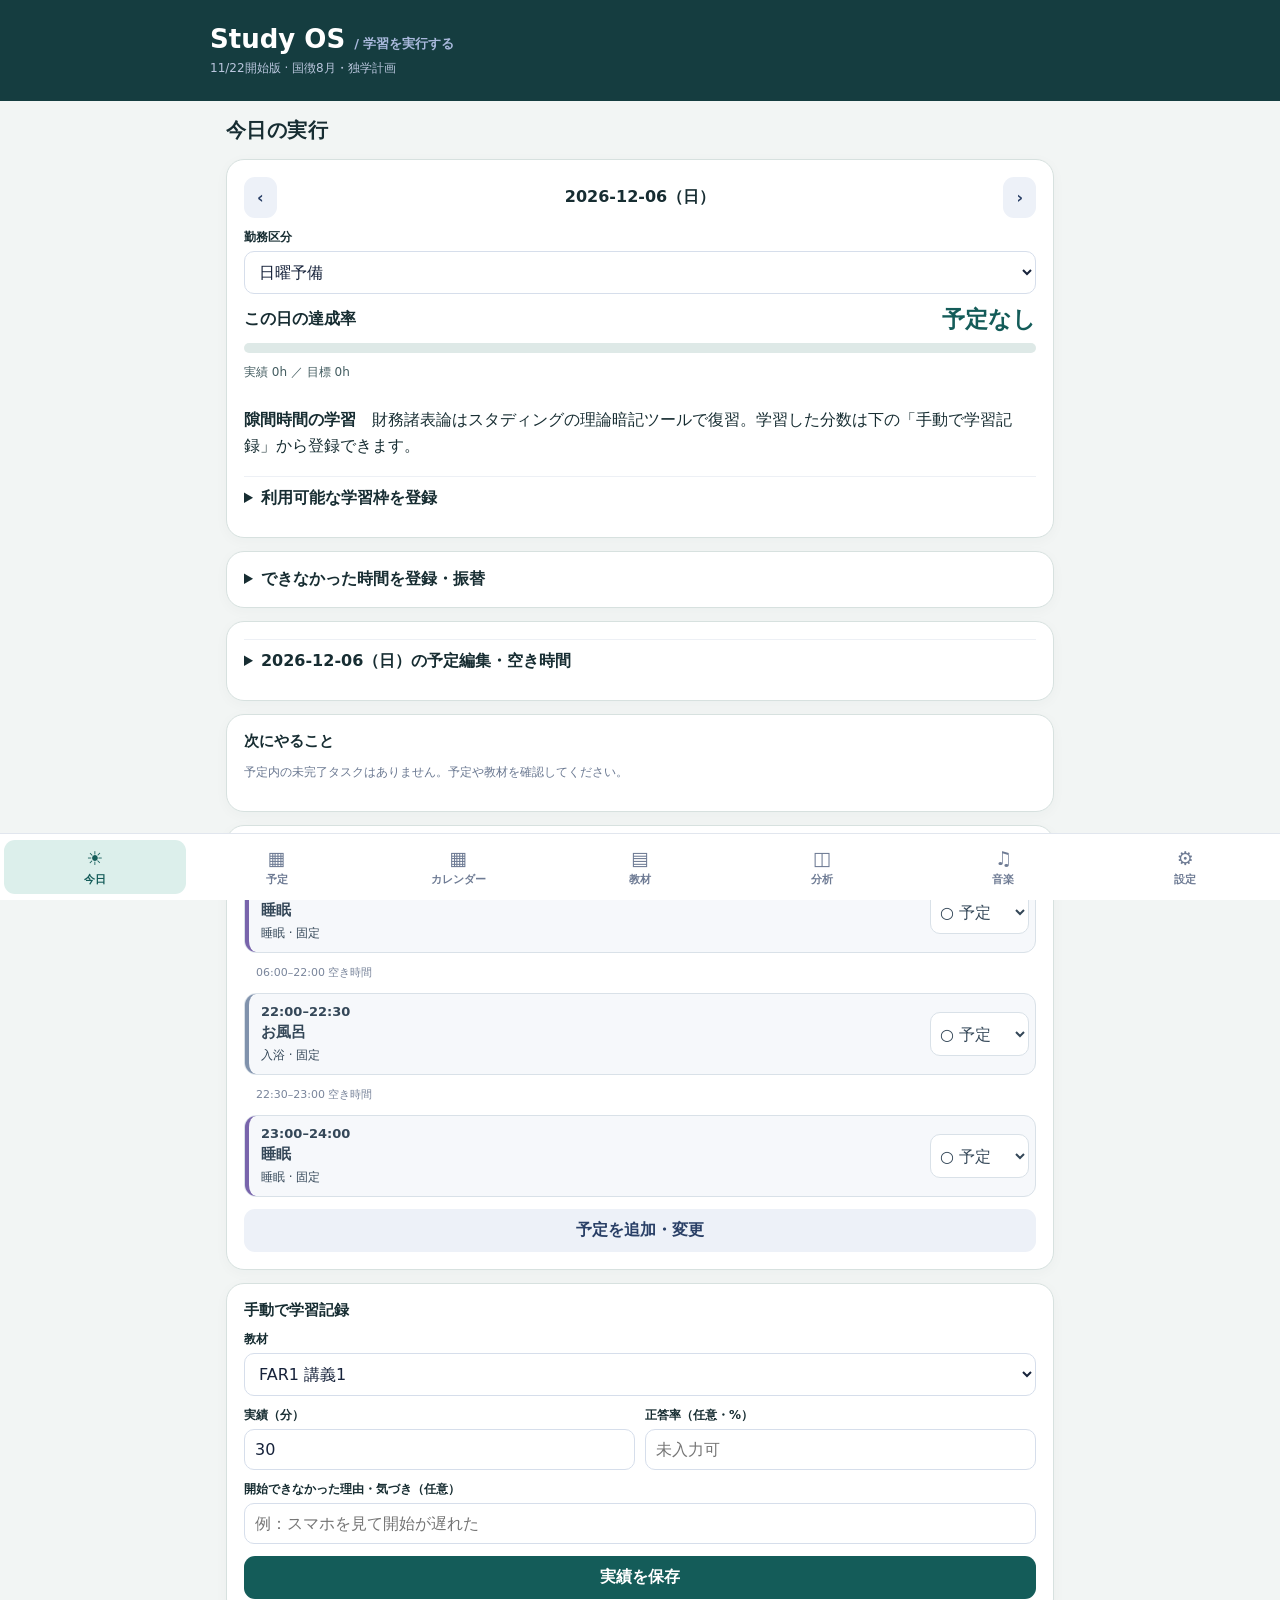
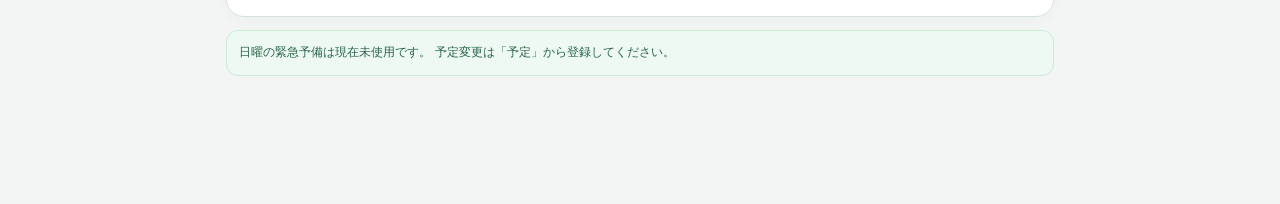
==== commit 91996bc3: "Move Spotify collection into dedicated music tab: index.html" ====
--- a/index.html
+++ b/index.html
@@ -1,6 +1,6 @@
 <!doctype html><html lang="ja"><head><meta charset="utf-8"><meta name="viewport" content="width=device-width,initial-scale=1,viewport-fit=cover"><meta name="theme-color" content="#101a31"><meta name="apple-mobile-web-app-capable" content="yes"><meta name="apple-mobile-web-app-title" content="Study OS"><link rel="manifest" href="manifest.webmanifest"><link rel="apple-touch-icon" href="icon.png"><title>Study OS</title><style>
 :root{font-family:-apple-system,BlinkMacSystemFont,"Hiragino Kaku Gothic ProN",system-ui,sans-serif;color:#17233b;background:#f4f6fa}*{box-sizing:border-box}body{margin:0;padding-bottom:100px}header{background:#111c33;color:#fff;padding:24px 18px 22px}header>div,main{max-width:860px;margin:auto}h1{margin:0;font-size:26px}h2{font-size:20px;margin:0 0 15px}h3{font-size:15px;margin:0 0 10px}p{line-height:1.65}small,.muted{font-size:12px;color:#6a7891}.headsub{color:#bac6dd;font-size:12px;margin:5px 0 0}main{padding:16px}.card{background:white;border:1px solid #e3e8f0;border-radius:17px;padding:17px;margin-bottom:13px;box-shadow:0 2px 8px #18233a06}.grid{display:grid;grid-template-columns:repeat(2,minmax(0,1fr));gap:10px}.metric{padding:13px;background:#f3f5fa;border-radius:12px}.metric small{display:block;margin-bottom:4px}.metric strong{font-size:23px}.row{display:flex;justify-content:space-between;align-items:center;gap:10px}.stack{display:grid;gap:10px}.tag{display:inline-block;padding:4px 8px;border-radius:30px;background:#edf1fb;color:#3750a0;font-size:11px}.success{background:#eaf8f0;color:#216b45}.warning{background:#fff4df;color:#8c5c11}.danger{background:#ffeded;color:#a33434}button,input,select,textarea{font:inherit}button{border:0;border-radius:11px;background:#243c70;color:white;padding:11px 13px;font-weight:650;cursor:pointer}button.secondary{background:#edf1f8;color:#293f66}button.danger{background:#ffeded;color:#9b2c2c}button:disabled{opacity:.45}label{display:block;font-size:12px;font-weight:700;margin:11px 0 5px}input,select,textarea{width:100%;border:1px solid #d6deeb;border-radius:10px;background:white;padding:10px;color:#17233b}input[type=checkbox]{width:auto}textarea{min-height:70px}.actions{display:flex;gap:8px;flex-wrap:wrap;margin-top:12px}.actions button{flex:1}.bar{height:10px;background:#e7ebf3;border-radius:20px;overflow:hidden}.bar i{display:block;height:100%;background:#4269d2}.line{padding:11px 0;border-bottom:1px solid #edf0f5}.line:last-child{border-bottom:0}.line b{font-size:14px}.line small{display:block;margin-top:4px}.tabs{position:fixed;bottom:0;left:0;right:0;display:flex;background:white;border-top:1px solid #e1e6ee;padding:6px 4px calc(6px + env(safe-area-inset-bottom));z-index:5}.tabs button{flex:1;background:none;color:#6e7b94;font-size:11px;padding:7px 2px}.tabs button.active{background:#eef2ff;color:#2546a0}.tabs span{display:block;font-size:19px;margin-bottom:3px}.notice{background:#fff7e8;border:1px solid #f2ddb2;color:#70531e;padding:12px;border-radius:12px;font-size:12px;line-height:1.65;margin-bottom:12px}.notice.good{background:#edf9f2;border-color:#cbead6;color:#286645}.slot{border-left:3px solid #5575d0;padding:9px 12px;margin:7px 0;background:#f5f7fc;border-radius:0 10px 10px 0}.slot.reserve{border-color:#a4adbd}.slot.emergency{border-color:#df9a3c}.slot.conflict{border-color:#c74646;background:#fff2f2}.slot.done{border-color:#2e9d67;background:#eff9f3}.slot small{display:block}.pill{white-space:nowrap}.fine{font-size:11px;color:#79859b}.hide{display:none}details{border-top:1px solid #edf0f5;padding:11px 0}summary{cursor:pointer;font-weight:650}.chiprow{display:flex;gap:7px;flex-wrap:wrap}.chip{padding:7px 10px;border-radius:9px;background:#eef2fa;color:#30466c;font-size:12px}.timer{font-size:37px;font-weight:800;letter-spacing:-1px;text-align:center;padding:15px}.footer{text-align:center;color:#8995aa;font-size:11px;padding:12px}@media(min-width:700px){.cols{display:grid;grid-template-columns:1fr 1fr;gap:13px}}
-</style><link rel="stylesheet" href="./insights.css?v=partial"><script src="./plan.js?v=autolog"></script><script src="./agenda.js?v=spotify"></script><script src="./schedule.js?v=occupied"></script><script src="./insights.js?v=autolog"></script></head><body><header><div><h1>Study OS <span style="font-size:13px;color:#a9b9dc">/ 学習を実行する</span></h1><p class="headsub">11/22開始版 · 国徴8月・独学計画</p></div></header><main id="app"></main><nav class="tabs" id="tabs"></nav><script>
+.music-shelf{margin:22px 0}.music-shelf h3{font-size:1rem;margin:0 0 9px}.music-grid{display:grid;grid-template-columns:repeat(auto-fit,minmax(min(100%,245px),1fr));gap:9px}.music-track{display:flex;align-items:center;gap:14px;padding:14px;background:#fff;border:1px solid #dce3eb;border-radius:15px;text-decoration:none;color:#192a40;font-weight:650}.music-track:focus-visible{outline:3px solid #416388}.music-disc{width:45px;height:45px;border-radius:50%;flex:none;background:radial-gradient(circle,#f9f4df 0 7%,var(--tone) 8% 24%,transparent 25%),repeating-radial-gradient(circle,#20323a 0 2px,#38454a 3px 4px);box-shadow:0 2px 4px #15233430}.music-track small{display:block;color:#526375;font-size:.78rem;font-weight:400;margin-top:3px}.music-head{background:#173c39;color:white;padding:20px;border-radius:18px}.music-head h2{color:inherit;margin:0}.music-head p{color:#daeee8;margin:4px 0 0}.tabs button{min-width:0}</style><link rel="stylesheet" href="./insights.css?v=partial"><script src="./plan.js?v=autolog"></script><script src="./agenda.js?v=music"></script><script src="./schedule.js?v=occupied"></script><script src="./insights.js?v=autolog"></script></head><body><header><div><h1>Study OS <span style="font-size:13px;color:#a9b9dc">/ 学習を実行する</span></h1><p class="headsub">11/22開始版 · 国徴8月・独学計画</p></div></header><main id="app"></main><nav class="tabs" id="tabs"></nav><script>
 'use strict';
 const KEY='study-os-local-v1',MIN=60000,DAY=86400000;const $=id=>document.getElementById(id);const pad=n=>String(n).padStart(2,'0');const iso=d=>`${d.getFullYear()}-${pad(d.getMonth()+1)}-${pad(d.getDate())}`;const today=()=>iso(new Date());const shift=(d,n)=>{let a=new Date(d+'T12:00:00');a.setDate(a.getDate()+n);return iso(a)};const dow=d=>new Date(d+'T12:00:00').getDay();const weekStart=d=>shift(d,-((dow(d)+6)%7));const weekDays=d=>Array.from({length:7},(_,i)=>shift(weekStart(d),i));const mins=s=>{let [h,m]=s.split(':').map(Number);return h*60+m};const hh=n=>`${pad(Math.floor(n/60))}:${pad(n%60)}`;const fmt=n=>`${Math.floor(n/60)}h${n%60?` ${n%60}m`:''}`;const esc=s=>String(s??'').replace(/[&<>"']/g,c=>({'&':'&amp;','<':'&lt;','>':'&gt;','"':'&quot;',"'":'&#39;'}[c]));const uid=()=>`${Date.now()}-${Math.random().toString(36).slice(2,8)}`;const names=['日','月','火','水','木','金','土'];
 const themes=[['国税と他の債権との調整',10],['第二次納税義務',2],['滞納処分',18],['換価・配当',3],['徴収緩和制度',5],['保全処分・国税の担保',8],['その他',3]];
@@ -15,8 +15,8 @@
 function computeWeek(d,carry){let dates=weekDays(d),cap=dates.map(x=>({date:x,...capacity(x)})),sun=dates[6],sunBusy=state.settings.sundayProtected,sunParts=sunBusy?[]:freeParts(sun,480,660,blocks(sun).map(([s,e])=>[mins(s),mins(e)])),recovery=weeklyRecovery(cap,sun,sunParts,carry),logged=state.logs.filter(l=>dates.includes(l.date)),actual=logged.reduce((s,l)=>s+l.minutes,0),far=logged.filter(l=>l.subject==='FAR').reduce((s,l)=>s+l.minutes,0),tax=logged.filter(l=>l.subject==='国徴').reduce((s,l)=>s+l.minutes,0);return {dates,cap,...recovery,actual,far,tax,required:cap.reduce((s,x)=>s+x.required,0),regular:Math.min(180,cap.slice(0,6).reduce((s,x)=>s+x.freeBuffer,0))}}
 function unfinished(subject){return state.tasks.filter(t=>t.subject===subject&&t.status!=='done').sort((a,b)=>{let score=x=>(x.status==='review'?-100:0)+(x.due&&x.due<=today()?-100:0)+(x.kind==='lecture'?-20:0);return score(a)-score(b)})}
 function taskScore(t){return t.status==='review'?-3:t.status==='done'?1:0}function examDays(date){return Math.max(0,Math.ceil((new Date(date+'T12:00:00')-new Date(today()+'T12:00:00'))/DAY))}function projection(){let days=examDays(state.settings.farExam),weeks=days/7,remaining=state.tasks.filter(t=>t.subject==='FAR'&&t.status!=='done').reduce((s,t)=>s+t.minutes,0)/60,estimate=Number(state.settings.farNeed)||386,available=Math.max(0,weeks*21-(weekly(selected).remaining.FAR||0)/60),logs=state.logs.filter(l=>l.subject==='FAR'),actual=logs.reduce((s,l)=>s+l.minutes,0)/60;return {days,weeks,remaining,estimate,available,actual,delta:available-estimate}}
-function status(t){return t.status==='done'?'完了':t.status==='review'?'復習待ち':'未着手'}function nav(){let tabs=[['today','☀','今日'],['week','▦','予定'],['calendar','▦','カレンダー'],['tasks','▤','教材'],['review','◫','分析'],['settings','⚙','設定']];$('tabs').innerHTML=tabs.map(([id,icon,name])=>`<button class="${tab===id?'active':''}" onclick="${id==='today'?'selected=today();':''}go('${id}')"><span>${icon}</span>${name}</button>`).join('')}function go(id){if(id==='today')selected=today();tab=id;render();scrollTo(0,0)}function render(){nav();$('app').innerHTML=({today:todayView,day:todayView,week:weekView,calendar:calendarView,tasks:tasksView,review:reviewView,settings:settingsView}[tab])()}
-function todayView(){let c=capacity(selected),slots=planSlots(selected).filter(s=>s.date===selected),logs=state.logs.filter(l=>l.date===selected),actual=logs.reduce((s,l)=>s+l.minutes,0),w=weekly(selected),next=slots.find(s=>s.id&&['予定','一部実施'].includes(studyProgress(selected,s,s.id,state.scheduleStatus?.[lessonStatusKey(selected,s)]).status)&&(s.repeat||state.tasks.find(t=>t.id===s.id)?.status!=='done')),timer=state.timer,seconds=timer?Math.max(0,Math.floor((Date.now()-timer.started)/1000)):0;return `<h2>${selected===today()?'今日の実行':selected.slice(5)+' の学習'}</h2><div class="card"><div class="row"><button class="secondary" onclick="selected='${shift(selected,-1)}';go('day')">‹</button><b>${selected}（${names[dow(selected)]}）</b><button class="secondary" onclick="selected='${shift(selected,1)}';go('day')">›</button></div><label>勤務区分</label><select onchange="changeDayType(this.value)">${[...(selected===PLAN_START?[['start','学習開始日']]:[]),['office','出社'],['remote','リモート'],['saturday','土曜学習'],['holiday','祝日'],['off','学習なし'],['sunday','日曜予備'],['sundayStudy','日曜学習'],['other','その他']].map(([v,l])=>`<option value="${v}" ${typeOf(selected)===v?'selected':''}>${l}</option>`).join('')}</select>${dayProgress(slots,actual)}${selected>=accountingStart?'<p><b>隙間時間の学習</b>　財務諸表論はスタディングの理論暗記ツールで復習。学習した分数は下の「手動で学習記録」から登録できます。</p>':''}${movementPanel(selected)}</div>${missedPanel(selected)}${dayEditor(selected)}<div class="card"><h3>次にやること</h3>${next?`<b>${esc(next.title)}</b><p class="muted">${next.start}〜${next.end}｜${next.subject}｜${next.kind==='emergency'?'日曜緊急予備':next.kind==='buffer'?'通常予備':next.kind==='available'?'空き時間へ振替':'必須'}</p><div class="actions"><button onclick="startTimer('${next.id}','${next.subject}','${next.start}')">▶ この教材を開始</button><button class="secondary" onclick="go('tasks')">教材一覧</button></div>`:'<p class="muted">予定内の未完了タスクはありません。予定や教材を確認してください。</p>'}${timer?`<div class="timer" id="timerFace">${fmt(Math.floor(seconds/60))}</div><p class="muted" style="text-align:center">計測中：${esc(timer.title||state.tasks.find(t=>t.id===timer.taskId)?.name||'学習')}</p><div class="actions"><button onclick="stopTimer()">■ 終了して記録</button><button class="secondary" onclick="cancelTimer()">計測取消</button></div>`:''}</div><div class="card"><h3>${selected===today()?'Today’s Schedule':'この日の時間割'}</h3>${bgmPanel()}${timetable(selected,slots)}<div class="actions"><button class="secondary" onclick="go('week')">予定を追加・変更</button></div></div><div class="card"><h3>手動で学習記録</h3><label>教材</label><select id="logTask">${manualTasks(slots).map(t=>`<option value="${t.value||t.id}">${esc(t.name)}</option>`).join('')}</select><div class="grid"><div><label>実績（分）</label><input id="logMinutes" type="number" min="1" value="30"></div><div><label>正答率（任意・%）</label><input id="logAccuracy" type="number" min="0" max="100" placeholder="未入力可"></div></div><label>開始できなかった理由・気づき（任意）</label><input id="logReason" placeholder="例：スマホを見て開始が遅れた"><div class="actions"><button onclick="addLog()">実績を保存</button></div></div><div class="notice ${w.sunUsed?'':'good'}">${w.sunUsed?`今週は日曜08:00〜11:00の空き時間のうち${fmt(w.sunUsed)}を緊急予備として使用予定です。`:'日曜の緊急予備は現在未使用です。'} 予定変更は「予定」から登録してください。</div>`}
+function status(t){return t.status==='done'?'完了':t.status==='review'?'復習待ち':'未着手'}function nav(){let tabs=[['today','☀','今日'],['week','▦','予定'],['calendar','▦','カレンダー'],['tasks','▤','教材'],['review','◫','分析'],['music','♫','音楽'],['settings','⚙','設定']];$('tabs').innerHTML=tabs.map(([id,icon,name])=>`<button class="${tab===id?'active':''}" onclick="${id==='today'?'selected=today();':''}go('${id}')"><span>${icon}</span>${name}</button>`).join('')}function go(id){if(id==='today')selected=today();tab=id;render();scrollTo(0,0)}function render(){nav();$('app').innerHTML=({today:todayView,day:todayView,week:weekView,calendar:calendarView,tasks:tasksView,review:reviewView,music:musicView,settings:settingsView}[tab])()}
+function todayView(){let c=capacity(selected),slots=planSlots(selected).filter(s=>s.date===selected),logs=state.logs.filter(l=>l.date===selected),actual=logs.reduce((s,l)=>s+l.minutes,0),w=weekly(selected),next=slots.find(s=>s.id&&['予定','一部実施'].includes(studyProgress(selected,s,s.id,state.scheduleStatus?.[lessonStatusKey(selected,s)]).status)&&(s.repeat||state.tasks.find(t=>t.id===s.id)?.status!=='done')),timer=state.timer,seconds=timer?Math.max(0,Math.floor((Date.now()-timer.started)/1000)):0;return `<h2>${selected===today()?'今日の実行':selected.slice(5)+' の学習'}</h2><div class="card"><div class="row"><button class="secondary" onclick="selected='${shift(selected,-1)}';go('day')">‹</button><b>${selected}（${names[dow(selected)]}）</b><button class="secondary" onclick="selected='${shift(selected,1)}';go('day')">›</button></div><label>勤務区分</label><select onchange="changeDayType(this.value)">${[...(selected===PLAN_START?[['start','学習開始日']]:[]),['office','出社'],['remote','リモート'],['saturday','土曜学習'],['holiday','祝日'],['off','学習なし'],['sunday','日曜予備'],['sundayStudy','日曜学習'],['other','その他']].map(([v,l])=>`<option value="${v}" ${typeOf(selected)===v?'selected':''}>${l}</option>`).join('')}</select>${dayProgress(slots,actual)}${selected>=accountingStart?'<p><b>隙間時間の学習</b>　財務諸表論はスタディングの理論暗記ツールで復習。学習した分数は下の「手動で学習記録」から登録できます。</p>':''}${movementPanel(selected)}</div>${missedPanel(selected)}${dayEditor(selected)}<div class="card"><h3>次にやること</h3>${next?`<b>${esc(next.title)}</b><p class="muted">${next.start}〜${next.end}｜${next.subject}｜${next.kind==='emergency'?'日曜緊急予備':next.kind==='buffer'?'通常予備':next.kind==='available'?'空き時間へ振替':'必須'}</p><div class="actions"><button onclick="startTimer('${next.id}','${next.subject}','${next.start}')">▶ この教材を開始</button><button class="secondary" onclick="go('tasks')">教材一覧</button></div>`:'<p class="muted">予定内の未完了タスクはありません。予定や教材を確認してください。</p>'}${timer?`<div class="timer" id="timerFace">${fmt(Math.floor(seconds/60))}</div><p class="muted" style="text-align:center">計測中：${esc(timer.title||state.tasks.find(t=>t.id===timer.taskId)?.name||'学習')}</p><div class="actions"><button onclick="stopTimer()">■ 終了して記録</button><button class="secondary" onclick="cancelTimer()">計測取消</button></div>`:''}</div><div class="card"><h3>${selected===today()?'Today’s Schedule':'この日の時間割'}</h3>${timetable(selected,slots)}<div class="actions"><button class="secondary" onclick="go('week')">予定を追加・変更</button></div></div><div class="card"><h3>手動で学習記録</h3><label>教材</label><select id="logTask">${manualTasks(slots).map(t=>`<option value="${t.value||t.id}">${esc(t.name)}</option>`).join('')}</select><div class="grid"><div><label>実績（分）</label><input id="logMinutes" type="number" min="1" value="30"></div><div><label>正答率（任意・%）</label><input id="logAccuracy" type="number" min="0" max="100" placeholder="未入力可"></div></div><label>開始できなかった理由・気づき（任意）</label><input id="logReason" placeholder="例：スマホを見て開始が遅れた"><div class="actions"><button onclick="addLog()">実績を保存</button></div></div><div class="notice ${w.sunUsed?'':'good'}">${w.sunUsed?`今週は日曜08:00〜11:00の空き時間のうち${fmt(w.sunUsed)}を緊急予備として使用予定です。`:'日曜の緊急予備は現在未使用です。'} 予定変更は「予定」から登録してください。</div>`}
 function startTimer(id,subject,planStart){if(state.timer&&!confirm('現在の計測を破棄して開始しますか？'))return;mutate(()=>state.timer={date:selected,taskId:id,subject,planStart,title:planSlots(selected).find(s=>s.date===selected&&s.start===planStart)?.title,started:Date.now()})}function cancelTimer(){if(confirm('計測を取り消しますか？'))mutate(()=>state.timer=null)}function stopTimer(){let t=state.timer;if(!t)return;let n=Math.max(1,Math.round((Date.now()-t.started)/MIN));mutate(()=>{state.logs.push({id:uid(),date:t.date||today(),taskId:t.taskId,planStart:t.planStart,title:t.title,subject:t.subject,minutes:n,accuracy:null,reason:'',created:Date.now()});state.timer=null})}function addLog(){let t=manualTasks(planSlots(selected).filter(s=>s.date===selected)).find(x=>(x.value||x.id)===$('logTask').value),n=+$('logMinutes').value,raw=$('logAccuracy').value,accuracy=raw===''?null:+raw;if(!t||!Number.isFinite(n)||n<=0||n>1000||accuracy!==null&&(accuracy<0||accuracy>100))return alert('学習時間と正答率を確認してください');mutate(()=>{state.logs.push({id:uid(),date:selected,taskId:t.id,title:t.title||t.name,planStart:t.planStart,subject:t.subject,minutes:n,accuracy,reason:$('logReason').value.trim(),created:Date.now()});const item=state.tasks.find(x=>x.id===t.id);if(item&&accuracy!==null){item.mastery=accuracy;if(accuracy<80){item.status='review';item.due=shift(selected,accuracy<60?1:3)}else{item.status='done';item.due=''}}})}
 
 
@@ -100,6 +100,19 @@
 function addTask(){let name=$('taskName').value.trim(),minutes=+$('taskMins').value;if(!name||!Number.isFinite(minutes)||minutes<=0)return alert('教材名と所要時間を入力してください');mutate(()=>state.tasks.push({id:uid(),subject:$('taskSubject').value,kind:$('taskKind').value,name,minutes,status:'todo',mastery:0,due:'',source:'手動登録'}))}function editTask(id){let name=$('name-'+id).value.trim(),minutes=+$('mins-'+id).value;if(!name||minutes<=0)return alert('入力を確認してください');mutate(()=>{let t=state.tasks.find(t=>t.id===id);t.name=name;t.minutes=minutes})}function setStatus(id,status){mutate(()=>{let t=state.tasks.find(t=>t.id===id);t.status=status;if(status==='review')t.due=shift(today(),3);else t.due=''})}
 function reviewView(){let w=weekly(selected),ls=state.logs.filter(l=>w.dates.includes(l.date)),bySubject=s=>ls.filter(l=>l.subject===s).reduce((a,l)=>a+l.minutes,0),reasons=ls.filter(l=>l.reason);return `${exerciseReview(selected)}<h2>週次レビュー</h2><div class="card"><div class="row"><button class="secondary" onclick="selected='${shift(selected,-7)}';render()">‹</button><b>${w.dates[0]}〜${w.dates[6]}</b><button class="secondary" onclick="selected='${shift(selected,7)}';render()">›</button></div>${weeklyCharts(w,ls)}<h3>未達の原因・気づき</h3>${reasons.length?reasons.map(l=>`<p class="muted">${l.date}：${esc(l.reason)}</p>`).join(''):'<p class="muted">記録なし。学習記録時に理由を入力できます。</p>'}<div class="actions"><button onclick="copyReport()">ChatGPT分析用をコピー</button><button class="secondary" onclick="downloadReport()">JSON出力</button></div></div>${reviewArchive()}<div class="card"><h3>学習ログ</h3>${ls.slice().reverse().map(l=>`<div class="line"><div class="row"><div><b>${esc(l.title||state.tasks.find(t=>t.id===l.taskId)?.name||'教材')}</b><small>${l.date}｜${l.subject}｜${l.minutes}分${l.autoKey?'（実施済から自動記録）':''}${l.accuracy!==null&&l.accuracy!==undefined?'｜正答率'+l.accuracy+'%':''}</small></div><button class="danger" onclick="deleteLog('${l.id}')">削除</button></div></div>`).join('')||'<p class="muted">まだ記録がありません。</p>'}</div>`}
 function report(){let w=weekly(selected);return {schema:'study-os-weekly-v4',exercise:exerciseStats(w.dates),missedTimes:(state.missedTimes||[]).filter(r=>w.dates.includes(r.date)),changes:Object.values(state.agendaEdits||{}).filter(e=>w.dates.includes(e.origin)||w.dates.includes(e.date)),week:w.dates[0],targets:{FAR:planTargets(selected).FAR/60,tax:planTargets(selected).国徴/60,regularBuffer:3,sundayEmergency:3},capacity:{required:w.required,buffer:w.regular,blocked:w.lost,sundayUsed:w.sunUsed,uncovered:w.uncovered},days:w.dates.map(date=>({date,type:typeOf(date),capacity:capacity(date),events:dayItems(date)})),logs:state.logs.filter(l=>w.dates.includes(l.date)),tasks:state.tasks.map(t=>({id:t.id,name:t.name,subject:t.subject,status:t.status,mastery:t.mastery,due:t.due})),projection:projection(),instruction:'事実と推測を分け、勉強開始の障壁・教材進捗・正答率・睡眠を評価。改善案は最大2つ。合格保証をしない。'}}function copyReport(){let s='Study OSの週次データを分析し、日本語で、JSONオブジェクトのみを返してください。summary（実績の要約）、cause（根拠を示した原因の仮説）、action（具体策を最大2つ）、measure（翌週の検証指標）の値はすべて文字列にしてください。不足データは明記してください。\n'+JSON.stringify(report(),null,2);if(navigator.clipboard?.writeText)navigator.clipboard.writeText(s).then(()=>alert('コピーしました')).catch(()=>prompt('こちらをコピー',s));else prompt('こちらをコピー',s)}function downloadReport(){download('study-os-week-'+weekStart(selected)+'.json',JSON.stringify(report(),null,2))}function deleteLog(id){const log=state.logs.find(l=>l.id===id);if(log?.autoKey)return alert('自動記録は対象日の時間割で「予定」に戻すと取り消せます。');if(confirm('記録を削除しますか？'))mutate(()=>state.logs=state.logs.filter(l=>l.id!==id))}
+function musicView(){
+  const shelves=[
+    ['集中', '#7ca3bd',[2,0]],
+    ['ポモドーロ','#b490bc',[3,4,5]],
+    ['カフェジャズ','#c89d68',[6,7]],
+    ['トレーニング','#88ae86',[1]]
+  ];
+  return '<div class="music-head"><h2>音楽</h2><p>Spotifyで聴く</p></div>'+shelves.map(([heading,tone,ids])=>
+    '<section class="music-shelf" style="--tone:'+tone+'"><h3>'+heading+'</h3><div class="music-grid">'+ids.map(id=>
+      '<a class="music-track" href="'+bgmUrl(id)+'" target="_blank" rel="noopener noreferrer"><span class="music-disc" aria-hidden="true"></span><span>'+spotifyLibrary[id][0]+'<small>'+(spotifyLibrary[id][1]==='episode'?'エピソード':'プレイリスト')+'</small></span></a>'
+    ).join('')+'</div></section>'
+  ).join('');
+}
 function settingsView(){return `<h2>設定・バックアップ</h2>${bgmPanel(true)}<div class="card"><h3>学習計画（11/22開始版）</h3><button class="secondary" onclick="refreshApp()">最新版を読み込む</button><div class="grid"><div class="metric"><small>FAR</small><strong>受験前21h/週</strong></div><div class="metric"><small>簿記論 / 財務諸表論</small><strong>月〜土2問・日曜は予備使用時 / 隙間時間</strong></div><div class="metric"><small>通常予備</small><strong>3h/週</strong></div><div class="metric"><small>日曜緊急予備</small><strong>08–11時</strong></div></div><p class="muted">出社3日・リモート2日・土曜重点。日曜は予定変更で不足が発生したときだけ使用。</p><label>出社の曜日（3日選択推奨）</label><div class="chiprow">${[1,2,3,4,5].map(n=>`<label class="chip"><input type="checkbox" ${state.settings.officeDays.includes(n)?'checked':''} onchange="setOffice(${n},this.checked)"> ${names[n]}</label>`).join('')}</div><p class="fine">出社以外の平日はリモートになります。週ごとの例外はカレンダーの日付を選んで変更できます。</p><div class="grid"><div><label>FAR受験日（仮）</label><input id="farExam" type="date" value="${state.settings.farExam}"></div></div><label>FAR残タスク必要時間（仮見積もり）</label><input id="farNeed" type="number" min="1" max="2000" value="${state.settings.farNeed}"><div class="actions"><button onclick="saveSettings()">設定を保存</button></div><p class="fine">必要時間386hは教材の実測値ではありません。演習速度が分かったら更新してください。</p></div><div class="card"><h3>バックアップと復元</h3><div class="notice">このアプリの記録はiPhone内のブラウザ領域に保存されます。Safariデータの削除・端末故障・ホーム画面版の保存領域変更などで消える可能性があります。毎週バックアップを推奨します。</div><p class="muted">前回のバックアップ：${state.lastBackup||'未実施'}</p><div class="actions"><button onclick="backup()">全データをJSON保存</button><button class="secondary" onclick="$('restoreFile').click()">JSONから復元</button></div><input class="hide" type="file" id="restoreFile" accept=".json,application/json" onchange="restore(this)"></div><div class="card"><h3>データ移行について</h3><p class="muted">旧Study OS v1.2と同じ保存キーを使用します。既存の学習記録・教材状態を保持するための互換処理があります。ただし旧版の保存形式と画面は異なるため、更新前に旧版でバックアップしてください。</p><div class="actions"><button class="danger" onclick="resetAll()">全データを初期化</button></div></div><div class="card"><h3>運用上の制限</h3><p class="muted">時刻別の予定重複を考慮した学習ブロック再配置は実装しています。ただし同一教材の学習時間推定は暫定値で、タスク間の依存関係、問題数に基づく精密な最適化、通知、iOSウィジェット、学習成果の客観的合格確率予測は未対応です。</p></div>`}
 function setOffice(n,on){mutate(()=>{let a=new Set(state.settings.officeDays);on?a.add(n):a.delete(n);state.settings.officeDays=[...a];state.settings.remoteDays=[1,2,3,4,5].filter(i=>!a.has(i))})}function saveSettings(){let n=+$('farNeed').value;if(!$('farExam').value)return alert('FARの仮受験日を入力してください');if(!Number.isFinite(n)||n<=0)return alert('必要時間を確認してください');mutate(()=>{state.settings.farExam=$('farExam').value;state.settings.farNeed=n})}function download(name,data){let a=document.createElement('a'),url=URL.createObjectURL(new Blob([data],{type:'application/json'}));a.href=url;a.download=name;a.click();setTimeout(()=>URL.revokeObjectURL(url),10000)}function backup(){state.lastBackup=today();save();download('study-os-backup-'+today()+'.json',JSON.stringify(state,null,2));render()}async function restore(input){let f=input.files[0];if(!f)return;try{let data=JSON.parse(await f.text());if(!Array.isArray(data.tasks)||!Array.isArray(data.logs)||!data.settings||!data.days)throw Error('Study OS形式ではありません');if(!confirm('現在のデータを上書きします。続けますか？'))return;state=migratePlan(data);state.events??=[];state.reviews??=[];state.settings.officeDays??=[1,2,3];state.settings.remoteDays??=[4,5];state.settings.farNeed??=386;state.settings.sundayProtected??=false;save();render();alert('復元しました')}catch(e){alert('復元できません：'+e.message)}}function resetAll(){if(confirm('データを初期化しますか？バックアップを先に作成してください。')&&confirm('本当に初期化しますか？')){state=seed();save();render()}}
 const weekCache=new Map();syncStudyLogs();render();setInterval(()=>{if(state.timer&&$('timerFace'))$('timerFace').textContent=fmt(Math.max(1,Math.floor((Date.now()-state.timer.started)/MIN)))},15000);if('serviceWorker'in navigator&&location.protocol.startsWith('http'))navigator.serviceWorker.register('./sw.js',{updateViaCache:'none'}).then(reg=>{document.addEventListener('visibilitychange',()=>{if(document.visibilityState==='visible')reg.update().catch(()=>{});});navigator.serviceWorker.addEventListener('controllerchange',()=>{if(document.getElementById('updateReady'))return;const button=document.createElement('button');button.id='updateReady';button.textContent='更新版を開く';button.onclick=refreshApp;document.querySelector('header').append(button);});}).catch(()=>{});
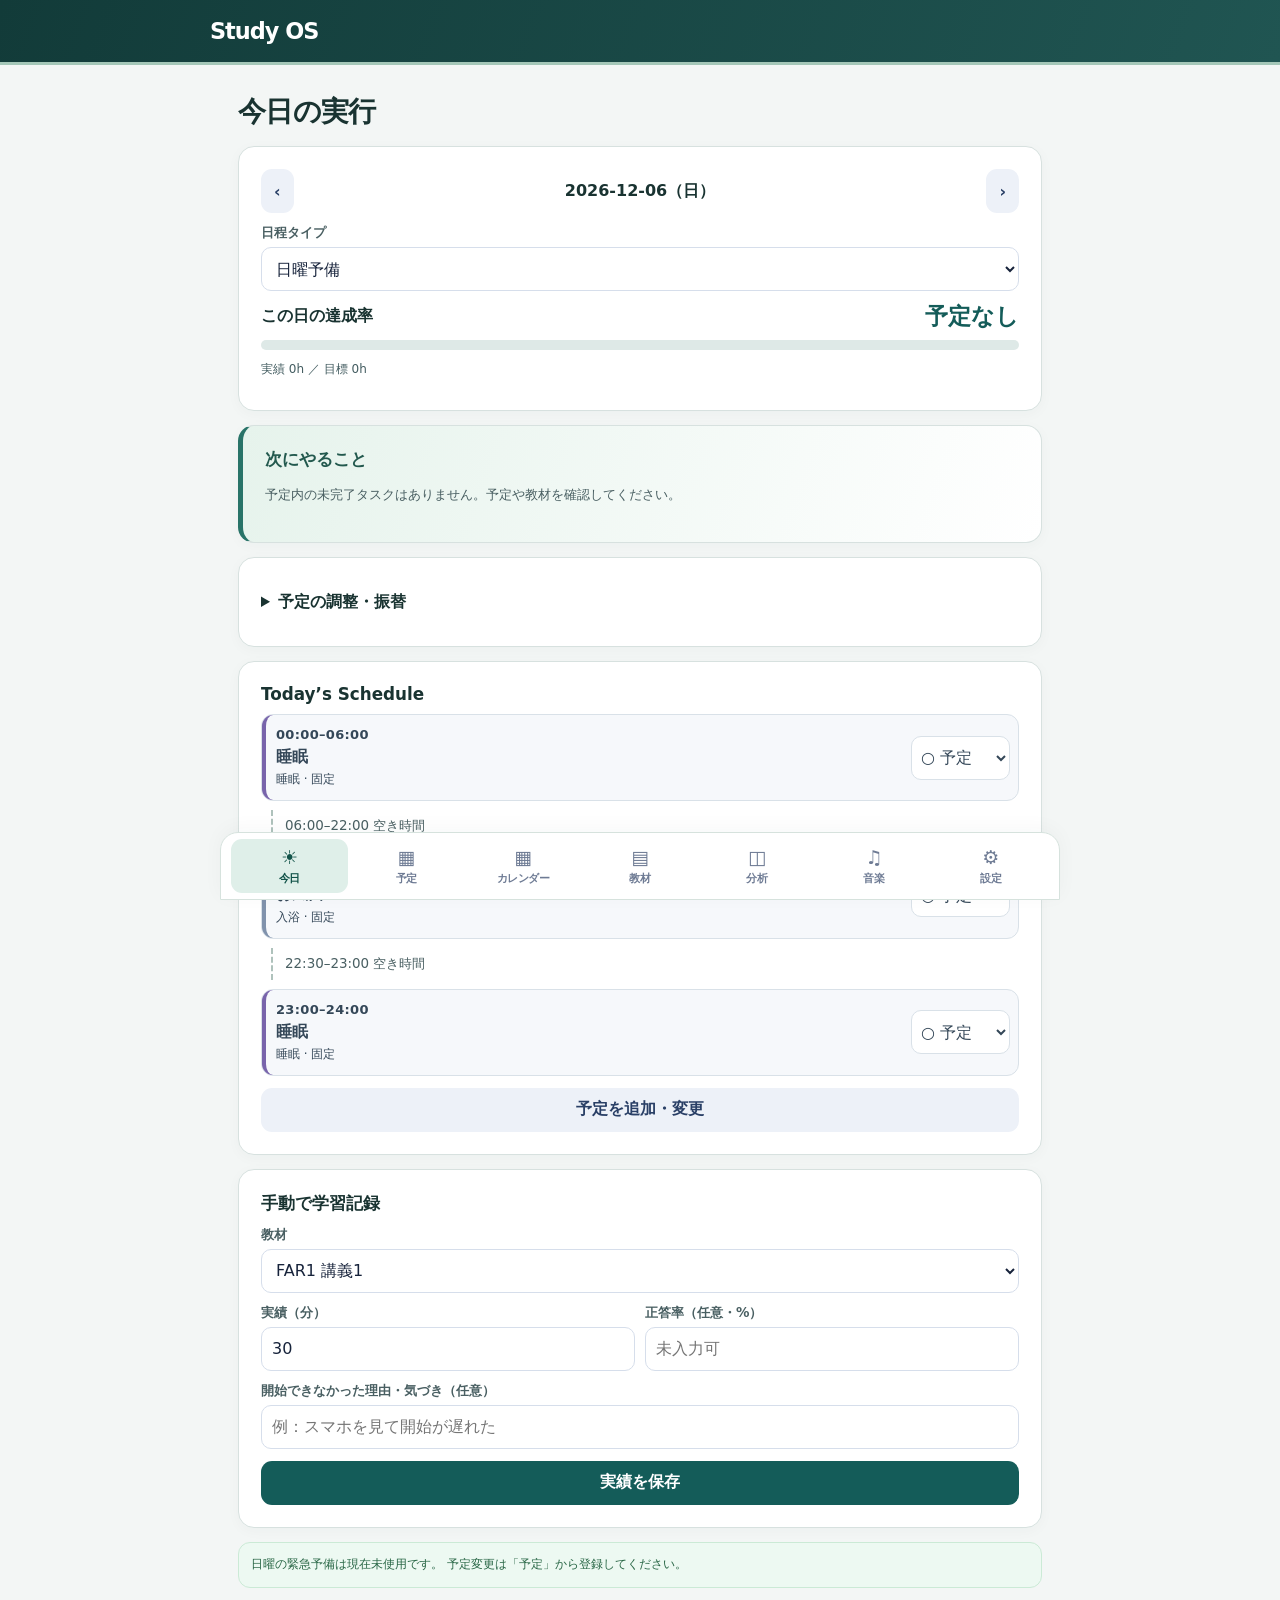
==== commit 67ab559c: "Refine Study OS mobile layout and daily actions: index.html" ====
--- a/index.html
+++ b/index.html
@@ -1,6 +1,6 @@
-<!doctype html><html lang="ja"><head><meta charset="utf-8"><meta name="viewport" content="width=device-width,initial-scale=1,viewport-fit=cover"><meta name="theme-color" content="#101a31"><meta name="apple-mobile-web-app-capable" content="yes"><meta name="apple-mobile-web-app-title" content="Study OS"><link rel="manifest" href="manifest.webmanifest"><link rel="apple-touch-icon" href="icon.png"><title>Study OS</title><style>
+<!doctype html><html lang="ja"><head><meta charset="utf-8"><meta name="viewport" content="width=device-width,initial-scale=1,viewport-fit=cover"><meta name="theme-color" content="#153e3c"><meta name="apple-mobile-web-app-capable" content="yes"><meta name="apple-mobile-web-app-title" content="Study OS"><link rel="manifest" href="manifest.webmanifest"><link rel="apple-touch-icon" href="icon.png"><title>Study OS</title><style>
 :root{font-family:-apple-system,BlinkMacSystemFont,"Hiragino Kaku Gothic ProN",system-ui,sans-serif;color:#17233b;background:#f4f6fa}*{box-sizing:border-box}body{margin:0;padding-bottom:100px}header{background:#111c33;color:#fff;padding:24px 18px 22px}header>div,main{max-width:860px;margin:auto}h1{margin:0;font-size:26px}h2{font-size:20px;margin:0 0 15px}h3{font-size:15px;margin:0 0 10px}p{line-height:1.65}small,.muted{font-size:12px;color:#6a7891}.headsub{color:#bac6dd;font-size:12px;margin:5px 0 0}main{padding:16px}.card{background:white;border:1px solid #e3e8f0;border-radius:17px;padding:17px;margin-bottom:13px;box-shadow:0 2px 8px #18233a06}.grid{display:grid;grid-template-columns:repeat(2,minmax(0,1fr));gap:10px}.metric{padding:13px;background:#f3f5fa;border-radius:12px}.metric small{display:block;margin-bottom:4px}.metric strong{font-size:23px}.row{display:flex;justify-content:space-between;align-items:center;gap:10px}.stack{display:grid;gap:10px}.tag{display:inline-block;padding:4px 8px;border-radius:30px;background:#edf1fb;color:#3750a0;font-size:11px}.success{background:#eaf8f0;color:#216b45}.warning{background:#fff4df;color:#8c5c11}.danger{background:#ffeded;color:#a33434}button,input,select,textarea{font:inherit}button{border:0;border-radius:11px;background:#243c70;color:white;padding:11px 13px;font-weight:650;cursor:pointer}button.secondary{background:#edf1f8;color:#293f66}button.danger{background:#ffeded;color:#9b2c2c}button:disabled{opacity:.45}label{display:block;font-size:12px;font-weight:700;margin:11px 0 5px}input,select,textarea{width:100%;border:1px solid #d6deeb;border-radius:10px;background:white;padding:10px;color:#17233b}input[type=checkbox]{width:auto}textarea{min-height:70px}.actions{display:flex;gap:8px;flex-wrap:wrap;margin-top:12px}.actions button{flex:1}.bar{height:10px;background:#e7ebf3;border-radius:20px;overflow:hidden}.bar i{display:block;height:100%;background:#4269d2}.line{padding:11px 0;border-bottom:1px solid #edf0f5}.line:last-child{border-bottom:0}.line b{font-size:14px}.line small{display:block;margin-top:4px}.tabs{position:fixed;bottom:0;left:0;right:0;display:flex;background:white;border-top:1px solid #e1e6ee;padding:6px 4px calc(6px + env(safe-area-inset-bottom));z-index:5}.tabs button{flex:1;background:none;color:#6e7b94;font-size:11px;padding:7px 2px}.tabs button.active{background:#eef2ff;color:#2546a0}.tabs span{display:block;font-size:19px;margin-bottom:3px}.notice{background:#fff7e8;border:1px solid #f2ddb2;color:#70531e;padding:12px;border-radius:12px;font-size:12px;line-height:1.65;margin-bottom:12px}.notice.good{background:#edf9f2;border-color:#cbead6;color:#286645}.slot{border-left:3px solid #5575d0;padding:9px 12px;margin:7px 0;background:#f5f7fc;border-radius:0 10px 10px 0}.slot.reserve{border-color:#a4adbd}.slot.emergency{border-color:#df9a3c}.slot.conflict{border-color:#c74646;background:#fff2f2}.slot.done{border-color:#2e9d67;background:#eff9f3}.slot small{display:block}.pill{white-space:nowrap}.fine{font-size:11px;color:#79859b}.hide{display:none}details{border-top:1px solid #edf0f5;padding:11px 0}summary{cursor:pointer;font-weight:650}.chiprow{display:flex;gap:7px;flex-wrap:wrap}.chip{padding:7px 10px;border-radius:9px;background:#eef2fa;color:#30466c;font-size:12px}.timer{font-size:37px;font-weight:800;letter-spacing:-1px;text-align:center;padding:15px}.footer{text-align:center;color:#8995aa;font-size:11px;padding:12px}@media(min-width:700px){.cols{display:grid;grid-template-columns:1fr 1fr;gap:13px}}
-.music-shelf{margin:22px 0}.music-shelf h3{font-size:1rem;margin:0 0 9px}.music-grid{display:grid;grid-template-columns:repeat(auto-fit,minmax(min(100%,245px),1fr));gap:9px}.music-track{display:flex;align-items:center;gap:14px;padding:14px;background:#fff;border:1px solid #dce3eb;border-radius:15px;text-decoration:none;color:#192a40;font-weight:650}.music-track:focus-visible{outline:3px solid #416388}.music-disc{width:45px;height:45px;border-radius:50%;flex:none;background:radial-gradient(circle,#f9f4df 0 7%,var(--tone) 8% 24%,transparent 25%),repeating-radial-gradient(circle,#20323a 0 2px,#38454a 3px 4px);box-shadow:0 2px 4px #15233430}.music-track small{display:block;color:#526375;font-size:.78rem;font-weight:400;margin-top:3px}.music-head{background:#173c39;color:white;padding:20px;border-radius:18px}.music-head h2{color:inherit;margin:0}.music-head p{color:#daeee8;margin:4px 0 0}.tabs button{min-width:0}</style><link rel="stylesheet" href="./insights.css?v=partial"><script src="./plan.js?v=autolog"></script><script src="./agenda.js?v=music"></script><script src="./schedule.js?v=occupied"></script><script src="./insights.js?v=autolog"></script></head><body><header><div><h1>Study OS <span style="font-size:13px;color:#a9b9dc">/ 学習を実行する</span></h1><p class="headsub">11/22開始版 · 国徴8月・独学計画</p></div></header><main id="app"></main><nav class="tabs" id="tabs"></nav><script>
+.music-shelf{margin:22px 0}.music-shelf h3{font-size:1rem;margin:0 0 9px}.music-grid{display:grid;grid-template-columns:repeat(auto-fit,minmax(min(100%,245px),1fr));gap:9px}.music-track{display:flex;align-items:center;gap:14px;padding:14px;background:#fff;border:1px solid #dce3eb;border-radius:15px;text-decoration:none;color:#192a40;font-weight:650}.music-track:focus-visible{outline:3px solid #416388}.music-disc{width:45px;height:45px;border-radius:50%;flex:none;background:radial-gradient(circle,#f9f4df 0 7%,var(--tone) 8% 24%,transparent 25%),repeating-radial-gradient(circle,#20323a 0 2px,#38454a 3px 4px);box-shadow:0 2px 4px #15233430}.music-track small{display:block;color:#526375;font-size:.78rem;font-weight:400;margin-top:3px}.music-head{background:#173c39;color:white;padding:20px;border-radius:18px}.music-head h2{color:inherit;margin:0}.music-head p{color:#daeee8;margin:4px 0 0}.tabs button{min-width:0}</style><link rel="stylesheet" href="./insights.css?v=polish"><script src="./plan.js?v=autolog"></script><script src="./agenda.js?v=music"></script><script src="./schedule.js?v=occupied"></script><script src="./insights.js?v=autolog"></script></head><body><header><div><h1>Study OS</h1></div></header><main id="app"></main><nav aria-label="メインメニュー" class="tabs" id="tabs"></nav><script>
 'use strict';
 const KEY='study-os-local-v1',MIN=60000,DAY=86400000;const $=id=>document.getElementById(id);const pad=n=>String(n).padStart(2,'0');const iso=d=>`${d.getFullYear()}-${pad(d.getMonth()+1)}-${pad(d.getDate())}`;const today=()=>iso(new Date());const shift=(d,n)=>{let a=new Date(d+'T12:00:00');a.setDate(a.getDate()+n);return iso(a)};const dow=d=>new Date(d+'T12:00:00').getDay();const weekStart=d=>shift(d,-((dow(d)+6)%7));const weekDays=d=>Array.from({length:7},(_,i)=>shift(weekStart(d),i));const mins=s=>{let [h,m]=s.split(':').map(Number);return h*60+m};const hh=n=>`${pad(Math.floor(n/60))}:${pad(n%60)}`;const fmt=n=>`${Math.floor(n/60)}h${n%60?` ${n%60}m`:''}`;const esc=s=>String(s??'').replace(/[&<>"']/g,c=>({'&':'&amp;','<':'&lt;','>':'&gt;','"':'&quot;',"'":'&#39;'}[c]));const uid=()=>`${Date.now()}-${Math.random().toString(36).slice(2,8)}`;const names=['日','月','火','水','木','金','土'];
 const themes=[['国税と他の債権との調整',10],['第二次納税義務',2],['滞納処分',18],['換価・配当',3],['徴収緩和制度',5],['保全処分・国税の担保',8],['その他',3]];
@@ -15,8 +15,8 @@
 function computeWeek(d,carry){let dates=weekDays(d),cap=dates.map(x=>({date:x,...capacity(x)})),sun=dates[6],sunBusy=state.settings.sundayProtected,sunParts=sunBusy?[]:freeParts(sun,480,660,blocks(sun).map(([s,e])=>[mins(s),mins(e)])),recovery=weeklyRecovery(cap,sun,sunParts,carry),logged=state.logs.filter(l=>dates.includes(l.date)),actual=logged.reduce((s,l)=>s+l.minutes,0),far=logged.filter(l=>l.subject==='FAR').reduce((s,l)=>s+l.minutes,0),tax=logged.filter(l=>l.subject==='国徴').reduce((s,l)=>s+l.minutes,0);return {dates,cap,...recovery,actual,far,tax,required:cap.reduce((s,x)=>s+x.required,0),regular:Math.min(180,cap.slice(0,6).reduce((s,x)=>s+x.freeBuffer,0))}}
 function unfinished(subject){return state.tasks.filter(t=>t.subject===subject&&t.status!=='done').sort((a,b)=>{let score=x=>(x.status==='review'?-100:0)+(x.due&&x.due<=today()?-100:0)+(x.kind==='lecture'?-20:0);return score(a)-score(b)})}
 function taskScore(t){return t.status==='review'?-3:t.status==='done'?1:0}function examDays(date){return Math.max(0,Math.ceil((new Date(date+'T12:00:00')-new Date(today()+'T12:00:00'))/DAY))}function projection(){let days=examDays(state.settings.farExam),weeks=days/7,remaining=state.tasks.filter(t=>t.subject==='FAR'&&t.status!=='done').reduce((s,t)=>s+t.minutes,0)/60,estimate=Number(state.settings.farNeed)||386,available=Math.max(0,weeks*21-(weekly(selected).remaining.FAR||0)/60),logs=state.logs.filter(l=>l.subject==='FAR'),actual=logs.reduce((s,l)=>s+l.minutes,0)/60;return {days,weeks,remaining,estimate,available,actual,delta:available-estimate}}
-function status(t){return t.status==='done'?'完了':t.status==='review'?'復習待ち':'未着手'}function nav(){let tabs=[['today','☀','今日'],['week','▦','予定'],['calendar','▦','カレンダー'],['tasks','▤','教材'],['review','◫','分析'],['music','♫','音楽'],['settings','⚙','設定']];$('tabs').innerHTML=tabs.map(([id,icon,name])=>`<button class="${tab===id?'active':''}" onclick="${id==='today'?'selected=today();':''}go('${id}')"><span>${icon}</span>${name}</button>`).join('')}function go(id){if(id==='today')selected=today();tab=id;render();scrollTo(0,0)}function render(){nav();$('app').innerHTML=({today:todayView,day:todayView,week:weekView,calendar:calendarView,tasks:tasksView,review:reviewView,music:musicView,settings:settingsView}[tab])()}
-function todayView(){let c=capacity(selected),slots=planSlots(selected).filter(s=>s.date===selected),logs=state.logs.filter(l=>l.date===selected),actual=logs.reduce((s,l)=>s+l.minutes,0),w=weekly(selected),next=slots.find(s=>s.id&&['予定','一部実施'].includes(studyProgress(selected,s,s.id,state.scheduleStatus?.[lessonStatusKey(selected,s)]).status)&&(s.repeat||state.tasks.find(t=>t.id===s.id)?.status!=='done')),timer=state.timer,seconds=timer?Math.max(0,Math.floor((Date.now()-timer.started)/1000)):0;return `<h2>${selected===today()?'今日の実行':selected.slice(5)+' の学習'}</h2><div class="card"><div class="row"><button class="secondary" onclick="selected='${shift(selected,-1)}';go('day')">‹</button><b>${selected}（${names[dow(selected)]}）</b><button class="secondary" onclick="selected='${shift(selected,1)}';go('day')">›</button></div><label>勤務区分</label><select onchange="changeDayType(this.value)">${[...(selected===PLAN_START?[['start','学習開始日']]:[]),['office','出社'],['remote','リモート'],['saturday','土曜学習'],['holiday','祝日'],['off','学習なし'],['sunday','日曜予備'],['sundayStudy','日曜学習'],['other','その他']].map(([v,l])=>`<option value="${v}" ${typeOf(selected)===v?'selected':''}>${l}</option>`).join('')}</select>${dayProgress(slots,actual)}${selected>=accountingStart?'<p><b>隙間時間の学習</b>　財務諸表論はスタディングの理論暗記ツールで復習。学習した分数は下の「手動で学習記録」から登録できます。</p>':''}${movementPanel(selected)}</div>${missedPanel(selected)}${dayEditor(selected)}<div class="card"><h3>次にやること</h3>${next?`<b>${esc(next.title)}</b><p class="muted">${next.start}〜${next.end}｜${next.subject}｜${next.kind==='emergency'?'日曜緊急予備':next.kind==='buffer'?'通常予備':next.kind==='available'?'空き時間へ振替':'必須'}</p><div class="actions"><button onclick="startTimer('${next.id}','${next.subject}','${next.start}')">▶ この教材を開始</button><button class="secondary" onclick="go('tasks')">教材一覧</button></div>`:'<p class="muted">予定内の未完了タスクはありません。予定や教材を確認してください。</p>'}${timer?`<div class="timer" id="timerFace">${fmt(Math.floor(seconds/60))}</div><p class="muted" style="text-align:center">計測中：${esc(timer.title||state.tasks.find(t=>t.id===timer.taskId)?.name||'学習')}</p><div class="actions"><button onclick="stopTimer()">■ 終了して記録</button><button class="secondary" onclick="cancelTimer()">計測取消</button></div>`:''}</div><div class="card"><h3>${selected===today()?'Today’s Schedule':'この日の時間割'}</h3>${timetable(selected,slots)}<div class="actions"><button class="secondary" onclick="go('week')">予定を追加・変更</button></div></div><div class="card"><h3>手動で学習記録</h3><label>教材</label><select id="logTask">${manualTasks(slots).map(t=>`<option value="${t.value||t.id}">${esc(t.name)}</option>`).join('')}</select><div class="grid"><div><label>実績（分）</label><input id="logMinutes" type="number" min="1" value="30"></div><div><label>正答率（任意・%）</label><input id="logAccuracy" type="number" min="0" max="100" placeholder="未入力可"></div></div><label>開始できなかった理由・気づき（任意）</label><input id="logReason" placeholder="例：スマホを見て開始が遅れた"><div class="actions"><button onclick="addLog()">実績を保存</button></div></div><div class="notice ${w.sunUsed?'':'good'}">${w.sunUsed?`今週は日曜08:00〜11:00の空き時間のうち${fmt(w.sunUsed)}を緊急予備として使用予定です。`:'日曜の緊急予備は現在未使用です。'} 予定変更は「予定」から登録してください。</div>`}
+function status(t){return t.status==='done'?'完了':t.status==='review'?'復習待ち':'未着手'}function nav(){let tabs=[['today','☀','今日'],['week','▦','予定'],['calendar','▦','カレンダー'],['tasks','▤','教材'],['review','◫','分析'],['music','♫','音楽'],['settings','⚙','設定']];$('tabs').innerHTML=tabs.map(([id,icon,name])=>`<button aria-current="${(tab===id||(tab==='day'&&id==='today'))?'page':'false'}" class="${tab===id?'active':''}" onclick="${id==='today'?'selected=today();':''}go('${id}')"><span>${icon}</span>${name}</button>`).join('')}function go(id){if(id==='today')selected=today();tab=id;render();scrollTo(0,0)}function render(){nav();$('app').innerHTML=({today:todayView,day:todayView,week:weekView,calendar:calendarView,tasks:tasksView,review:reviewView,music:musicView,settings:settingsView}[tab])()}
+function todayView(){let c=capacity(selected),slots=planSlots(selected).filter(s=>s.date===selected),logs=state.logs.filter(l=>l.date===selected),actual=logs.reduce((s,l)=>s+l.minutes,0),w=weekly(selected),next=slots.find(s=>s.id&&['予定','一部実施'].includes(studyProgress(selected,s,s.id,state.scheduleStatus?.[lessonStatusKey(selected,s)]).status)&&(s.repeat||state.tasks.find(t=>t.id===s.id)?.status!=='done')),timer=state.timer,seconds=timer?Math.max(0,Math.floor((Date.now()-timer.started)/1000)):0;return `<h2>${selected===today()?'今日の実行':selected.slice(5)+' の学習'}</h2><div class="card"><div class="row"><button class="secondary" onclick="selected='${shift(selected,-1)}';go('day')" aria-label="前日">‹</button><b>${selected}（${names[dow(selected)]}）</b><button class="secondary" onclick="selected='${shift(selected,1)}';go('day')" aria-label="翌日">›</button></div><label for="dayTypeSelect">日程タイプ</label><select id="dayTypeSelect" onchange="changeDayType(this.value)">${[...(selected===PLAN_START?[['start','学習開始日']]:[]),['office','出社'],['remote','リモート'],['saturday','土曜学習'],['holiday','祝日'],['off','学習なし'],['sunday','日曜予備'],['sundayStudy','日曜学習'],['other','その他']].map(([v,l])=>`<option value="${v}" ${typeOf(selected)===v?'selected':''}>${l}</option>`).join('')}</select>${dayProgress(slots,actual)}</div><div class="card next-action"><h3>次にやること</h3>${next?`<b>${esc(next.title)}</b><p class="muted">${next.start}〜${next.end}｜${next.subject}｜${next.kind==='emergency'?'日曜緊急予備':next.kind==='buffer'?'通常予備':next.kind==='available'?'空き時間へ振替':'必須'}</p><div class="actions"><button onclick="startTimer('${next.id}','${next.subject}','${next.start}')">▶ この教材を開始</button><button class="secondary" onclick="go('tasks')">教材一覧</button></div>`:'<p class="muted">予定内の未完了タスクはありません。予定や教材を確認してください。</p>'}${timer?`<div class="timer" id="timerFace">${fmt(Math.floor(seconds/60))}</div><p class="muted" style="text-align:center">計測中：${esc(timer.title||state.tasks.find(t=>t.id===timer.taskId)?.name||'学習')}</p><div class="actions"><button onclick="stopTimer()">■ 終了して記録</button><button class="secondary" onclick="cancelTimer()">計測取消</button></div>`:''}</div><details class="card"><summary>予定の調整・振替</summary>${selected>=accountingStart?'<p><b>隙間時間の学習</b>　財務諸表論はスタディングの理論暗記ツールで復習。学習した分数は下の「手動で学習記録」から登録できます。</p>':''}${movementPanel(selected)}${missedPanel(selected)}${dayEditor(selected)}</details><div class="card"><h3>${selected===today()?'Today’s Schedule':'この日の時間割'}</h3>${timetable(selected,slots)}<div class="actions"><button class="secondary" onclick="go('week')">予定を追加・変更</button></div></div><div class="card"><h3>手動で学習記録</h3><label>教材</label><select id="logTask">${manualTasks(slots).map(t=>`<option value="${t.value||t.id}">${esc(t.name)}</option>`).join('')}</select><div class="grid"><div><label>実績（分）</label><input id="logMinutes" type="number" min="1" value="30"></div><div><label>正答率（任意・%）</label><input id="logAccuracy" type="number" min="0" max="100" placeholder="未入力可"></div></div><label>開始できなかった理由・気づき（任意）</label><input id="logReason" placeholder="例：スマホを見て開始が遅れた"><div class="actions"><button onclick="addLog()">実績を保存</button></div></div><div class="notice ${w.sunUsed?'':'good'}">${w.sunUsed?`今週は日曜08:00〜11:00の空き時間のうち${fmt(w.sunUsed)}を緊急予備として使用予定です。`:'日曜の緊急予備は現在未使用です。'} 予定変更は「予定」から登録してください。</div>`}
 function startTimer(id,subject,planStart){if(state.timer&&!confirm('現在の計測を破棄して開始しますか？'))return;mutate(()=>state.timer={date:selected,taskId:id,subject,planStart,title:planSlots(selected).find(s=>s.date===selected&&s.start===planStart)?.title,started:Date.now()})}function cancelTimer(){if(confirm('計測を取り消しますか？'))mutate(()=>state.timer=null)}function stopTimer(){let t=state.timer;if(!t)return;let n=Math.max(1,Math.round((Date.now()-t.started)/MIN));mutate(()=>{state.logs.push({id:uid(),date:t.date||today(),taskId:t.taskId,planStart:t.planStart,title:t.title,subject:t.subject,minutes:n,accuracy:null,reason:'',created:Date.now()});state.timer=null})}function addLog(){let t=manualTasks(planSlots(selected).filter(s=>s.date===selected)).find(x=>(x.value||x.id)===$('logTask').value),n=+$('logMinutes').value,raw=$('logAccuracy').value,accuracy=raw===''?null:+raw;if(!t||!Number.isFinite(n)||n<=0||n>1000||accuracy!==null&&(accuracy<0||accuracy>100))return alert('学習時間と正答率を確認してください');mutate(()=>{state.logs.push({id:uid(),date:selected,taskId:t.id,title:t.title||t.name,planStart:t.planStart,subject:t.subject,minutes:n,accuracy,reason:$('logReason').value.trim(),created:Date.now()});const item=state.tasks.find(x=>x.id===t.id);if(item&&accuracy!==null){item.mastery=accuracy;if(accuracy<80){item.status='review';item.due=shift(selected,accuracy<60?1:3)}else{item.status='done';item.due=''}}})}
 
 
--- a/insights.css
+++ b/insights.css
@@ -38,3 +38,31 @@
 .timetable-gap{padding-left:12px;font-variant-numeric:tabular-nums}
 
 .timetable-entry[data-status="一部実施"]{--surface:#eef4ff;--stroke:#b9cdeb;--ink:#294e80}
+
+/* Shared reading rhythm and mobile controls */
+body {background:#f3f6f5;color:#193331;padding-bottom:calc(98px + env(safe-area-inset-bottom))}
+header {padding:18px max(18px,env(safe-area-inset-left));background:linear-gradient(110deg,#123b39,#205552);border-bottom:3px solid #a4c7b8}
+header h1 {font-size:1.4rem;letter-spacing:-.045em}
+main {padding:clamp(14px,3vw,28px)}
+h2 {font-size:clamp(1.38rem,4vw,1.75rem);letter-spacing:-.025em}
+h3 {font-size:1.05rem}
+.card {padding:clamp(14px,2.6vw,22px);margin-bottom:14px;border-radius:16px}
+.metric {background:#edf3f1}
+.metric strong,.timer,.entry-time {font-variant-numeric:tabular-nums}
+.muted,.fine,label {font-size:.84rem;color:#495f62}
+button,input:not([type=checkbox]),select,summary {min-height:44px}
+summary {align-content:center}
+:where(a,summary,input,select,textarea):focus-visible {outline:3px solid #9b6519;outline-offset:2px}
+.next-action {border-left:5px solid #287368;background:linear-gradient(110deg,#e6f3ec,#fff)}
+.next-action h3 {color:#23594e}
+.next-action>b {font-size:1.12rem}
+.timetable-entry {margin:9px 0;padding-right:8px}
+.timetable-entry .agenda-row {padding:12px 10px}
+.entry-time {letter-spacing:.025em}
+.entry-title {font-size:1rem}
+.agenda-row[data-category="簿記論"],.agenda-row[data-category="財務諸表論"] {border-left-color:#477e94}
+.timetable-gap {border-left:2px dashed #afc2bc;margin:8px 10px;padding:5px 12px}
+nav.tabs {display:grid;grid-template-columns:repeat(7,minmax(0,1fr));background:#fff;box-shadow:0 -4px 20px #153c3909}
+.tabs button[aria-current="page"] {background:#dfefe9;color:#125349}
+.tabs button {white-space:nowrap;letter-spacing:-.035em}
+@media(min-width:700px){nav.tabs {max-width:840px;margin-inline:auto;border:1px solid #d6e2dd;border-radius:18px 18px 0 0;padding-inline:10px}}
